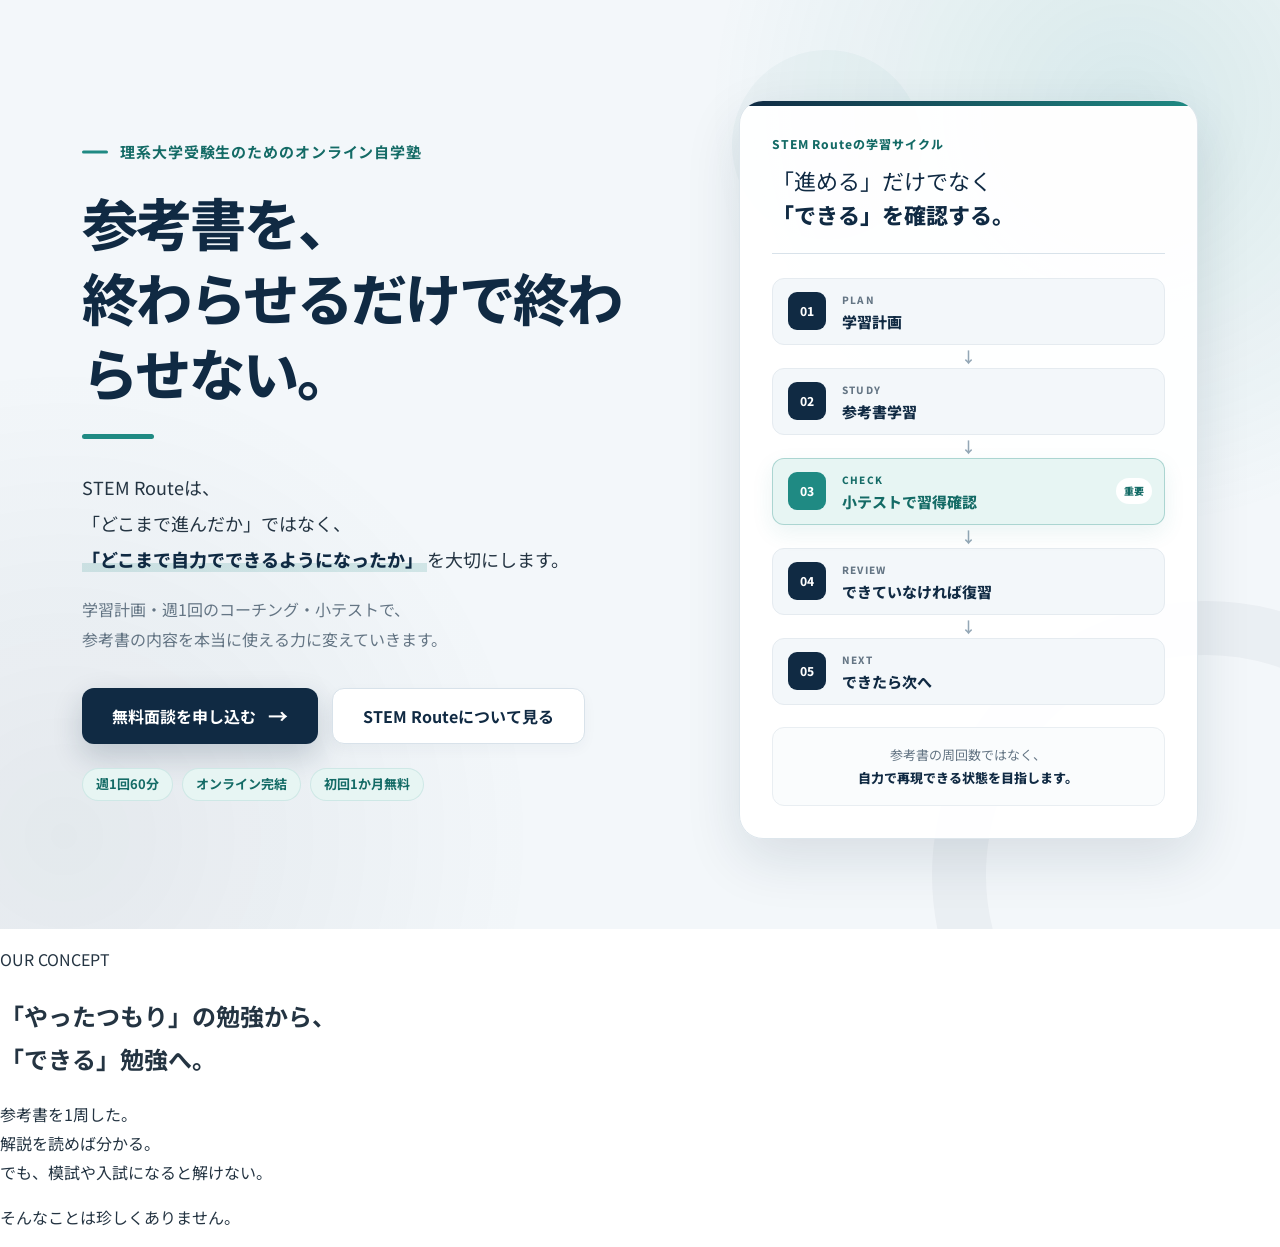
==== index.html @ fb2da3fc "Update index.html" ====
<!DOCTYPE html>
<html lang="ja">

<head>
  <meta charset="UTF-8">

  <meta
    name="viewport"
    content="width=device-width, initial-scale=1.0"
  >

  <meta
    name="description"
    content="STEM Routeは、参考書を終わらせるだけでなく、自力で解ける状態まで確認する理系大学受験生向けオンライン自学塾です。"
  >

  <title>
    STEM Route｜理系大学受験生のためのオンライン自学塾
  </title>

  <!-- Google Font -->
  <link rel="preconnect" href="https://fonts.googleapis.com">
  <link rel="preconnect" href="https://fonts.gstatic.com" crossorigin>

  <link
    href="https://fonts.googleapis.com/css2?family=Noto+Sans+JP:wght@400;500;600;700;800&display=swap"
    rel="stylesheet"
  >

  <!-- CSS -->
  <link rel="stylesheet" href="style.css">

</head>


<body>


  <!-- ========================================
       STEM Route ファーストビュー
  ========================================= -->

  <main>

    <section class="hero" id="top">

      <div class="hero-container">


        <!-- ====================================
             左側：メッセージ
        ===================================== -->

        <div class="hero-content">


          <!-- 小見出し -->

          <p class="hero-label">
            理系大学受験生のためのオンライン自学塾
          </p>


          <!-- メインコピー -->

          <h1 class="hero-title">
            参考書を、<br>
            終わらせるだけで終わらせない。
          </h1>


          <!-- 説明文 -->

          <div class="hero-description">

            <p>
              STEM Routeは、<br>
              「どこまで進んだか」ではなく、<br>

              <strong>
                「どこまで自力でできるようになったか」
              </strong>

              を大切にします。
            </p>


            <p class="hero-subtext">
              学習計画・週1回のコーチング・小テストで、<br class="pc-only">
              参考書の内容を本当に使える力に変えていきます。
            </p>

          </div>


          <!-- ====================================
               CTAボタン
          ===================================== -->

          <div class="hero-buttons">


            <!-- 無料面談 -->

            <a
              href="https://form.run/@STEM-Route-i3jhC6a9CtEuoxsjMTqO"
              class="hero-button hero-button-main"
              target="_blank"
              rel="noopener noreferrer"
            >

              <span>
                無料面談を申し込む
              </span>

              <span
                class="button-arrow"
                aria-hidden="true"
              >
                →
              </span>

            </a>


            <!-- PC用サブボタン -->

            <a
              href="#concept"
              class="hero-button hero-button-sub"
            >
              STEM Routeについて見る
            </a>


          </div>


          <!-- ====================================
               ミニバッジ
          ===================================== -->

          <div class="hero-badges">

            <span class="hero-badge">
              週1回60分
            </span>

            <span class="hero-badge">
              オンライン完結
            </span>

            <span class="hero-badge">
              初回1か月無料
            </span>

          </div>


        </div>



        <!-- ====================================
             右側：学習サイクル
        ===================================== -->

        <div class="hero-visual">


          <div class="cycle-card">


            <!-- カード上部 -->

            <div class="cycle-card-header">

              <p class="cycle-small-title">
                STEM Routeの学習サイクル
              </p>

              <p class="cycle-title">
                「進める」だけでなく<br>

                <strong>
                  「できる」を確認する。
                </strong>
              </p>

            </div>



            <!-- ====================================
                 学習ステップ
            ===================================== -->

            <div class="cycle-steps">


              <!-- STEP 01 -->

              <div class="cycle-step">

                <span class="step-number">
                  01
                </span>

                <div class="step-text">

                  <span class="step-label">
                    PLAN
                  </span>

                  <strong>
                    学習計画
                  </strong>

                </div>

              </div>


              <div
                class="cycle-arrow"
                aria-hidden="true"
              >
                ↓
              </div>



              <!-- STEP 02 -->

              <div class="cycle-step">

                <span class="step-number">
                  02
                </span>

                <div class="step-text">

                  <span class="step-label">
                    STUDY
                  </span>

                  <strong>
                    参考書学習
                  </strong>

                </div>

              </div>


              <div
                class="cycle-arrow"
                aria-hidden="true"
              >
                ↓
              </div>



              <!-- STEP 03 -->

              <div
                class="cycle-step cycle-step-highlight"
              >

                <span class="step-number">
                  03
                </span>

                <div class="step-text">

                  <span class="step-label">
                    CHECK
                  </span>

                  <strong>
                    小テストで習得確認
                  </strong>

                </div>

              </div>


              <div
                class="cycle-arrow"
                aria-hidden="true"
              >
                ↓
              </div>



              <!-- STEP 04 -->

              <div class="cycle-step">

                <span class="step-number">
                  04
                </span>

                <div class="step-text">

                  <span class="step-label">
                    REVIEW
                  </span>

                  <strong>
                    できていなければ復習
                  </strong>

                </div>

              </div>


              <div
                class="cycle-arrow"
                aria-hidden="true"
              >
                ↓
              </div>



              <!-- STEP 05 -->

              <div class="cycle-step">

                <span class="step-number">
                  05
                </span>

                <div class="step-text">

                  <span class="step-label">
                    NEXT
                  </span>

                  <strong>
                    できたら次へ
                  </strong>

                </div>

              </div>


            </div>



            <!-- ====================================
                 カード下部
            ===================================== -->

            <div class="cycle-message">

              参考書の周回数ではなく、<br>

              <strong>
                自力で再現できる状態を目指します。
              </strong>

            </div>


          </div>

        </div>


      </div>

    </section>


    <!--
      次に作る
      「やったつもり」の勉強から、「できる」勉強へ。
      のセクションはここから追加します。
    -->

   <!-- ========================================
     STEM Routeの考え方
========================================= -->

<section class="concept-section" id="concept">

  <div class="concept-container">

    <p class="concept-label">
      OUR CONCEPT
    </p>

    <h2 class="concept-title">
      「やったつもり」の勉強から、<br>
      「できる」勉強へ。
    </h2>

    <p class="concept-text">
      参考書を1周した。<br>
      解説を読めば分かる。<br>
      でも、模試や入試になると解けない。
    </p>

    <p class="concept-text">
      そんなことは珍しくありません。
    </p>

  </div>

</section>


  </main>


</body>

</html>
---- style.css ----
/* =========================================
   STEM Route - First View
   style.css
========================================= */


/* ---------- カラールール ---------- */

:root {
  --navy: #102A43;
  --navy-hover: #173F5F;

  --teal: #1F8A83;
  --teal-dark: #146B66;
  --teal-light: #E7F5F3;

  --blue-gray: #F3F7FA;
  --blue-gray-2: #EAF0F5;

  --text: #243442;
  --sub-text: #647584;

  --border: #D8E2EA;

  --white: #FFFFFF;

  --shadow-soft:
    0 14px 40px rgba(16, 42, 67, 0.08);

  --shadow-card:
    0 20px 55px rgba(16, 42, 67, 0.12);
}


/* =========================================
   RESET / BASIC
========================================= */

* {
  box-sizing: border-box;
}

html {
  scroll-behavior: smooth;
}

body {
  margin: 0;

  font-family:
    "Noto Sans JP",
    "Yu Gothic",
    "Hiragino Kaku Gothic ProN",
    sans-serif;

  color: var(--text);

  background: var(--white);

  line-height: 1.8;

  -webkit-font-smoothing: antialiased;
}


a {
  color: inherit;
}


strong {
  font-weight: 800;
}


/* =========================================
   HERO SECTION
========================================= */

.hero {
  position: relative;

  min-height: 100vh;

  overflow: hidden;

  display: flex;

  align-items: center;

  background:
    radial-gradient(
      circle at 88% 12%,
      rgba(31, 138, 131, 0.13),
      transparent 30%
    ),
    radial-gradient(
      circle at 5% 90%,
      rgba(16, 42, 67, 0.07),
      transparent 32%
    ),
    var(--blue-gray);
}


/* 背景の大きな円 */

.hero::before {
  content: "";

  position: absolute;

  width: 440px;
  height: 440px;

  right: -200px;
  bottom: -220px;

  border: 54px solid rgba(16, 42, 67, 0.035);

  border-radius: 50%;
}


/* 背景の青緑アクセント */

.hero::after {
  content: "";

  position: absolute;

  width: 190px;
  height: 190px;

  top: 50px;
  right: 28%;

  background:
    rgba(31, 138, 131, 0.04);

  border-radius: 50%;
}


/* =========================================
   HERO CONTAINER
========================================= */

.hero-container {
  position: relative;

  z-index: 2;

  width: 100%;

  max-width: 1180px;

  margin: 0 auto;

  padding:
    100px
    32px
    90px;

  display: grid;

  grid-template-columns:
    minmax(0, 1.12fr)
    minmax(360px, 0.88fr);

  gap: 72px;

  align-items: center;
}


/* =========================================
   LEFT CONTENT
========================================= */

.hero-content {
  max-width: 650px;
}


/* ---------- 上部ラベル ---------- */

.hero-label {
  position: relative;

  margin:
    0
    0
    20px;

  padding-left:
    38px;

  color:
    var(--teal-dark);

  font-size:
    15px;

  font-weight:
    700;

  letter-spacing:
    0.06em;
}


.hero-label::before {
  content: "";

  position: absolute;

  left: 0;
  top: 50%;

  width: 26px;
  height: 3px;

  transform:
    translateY(-50%);

  background:
    var(--teal);

  border-radius:
    999px;
}


/* ---------- メイン見出し ---------- */

.hero-title {
  margin: 0;

  color:
    var(--navy);

  font-size:
    clamp(42px, 4.4vw, 58px);

  font-weight:
    800;

  line-height:
    1.33;

  letter-spacing:
    -0.035em;
}


/* 見出し下に細いアクセント線 */

.hero-title::after {
  content: "";

  display: block;

  width: 72px;
  height: 5px;

  margin-top:
    24px;

  background:
    var(--teal);

  border-radius:
    999px;
}


/* =========================================
   DESCRIPTION
========================================= */

.hero-description {
  margin-top:
    30px;

  font-size:
    18px;

  line-height:
    2;
}


.hero-description p {
  margin:
    0;
}


.hero-description strong {
  color:
    var(--navy);

  font-weight:
    800;

  background:
    linear-gradient(
      transparent 65%,
      rgba(31, 138, 131, 0.16) 65%
    );
}


/* 補足説明 */

.hero-subtext {
  margin-top:
    18px !important;

  color:
    var(--sub-text);

  font-size:
    16px;

  line-height:
    1.85;
}


/* =========================================
   BUTTONS
========================================= */

.hero-buttons {
  margin-top:
    34px;

  display:
    flex;

  align-items:
    center;

  gap:
    14px;
}


.hero-button {
  min-height:
    56px;

  padding:
    0
    30px;

  display:
    inline-flex;

  align-items:
    center;

  justify-content:
    center;

  gap:
    12px;

  border-radius:
    12px;

  text-decoration:
    none;

  font-size:
    16px;

  font-weight:
    700;

  transition:
    transform 0.2s ease,
    background 0.2s ease,
    box-shadow 0.2s ease,
    border-color 0.2s ease;
}


/* ---------- メインボタン ---------- */

.hero-button-main {
  color:
    var(--white);

  background:
    var(--navy);

  box-shadow:
    0 12px 30px
    rgba(16, 42, 67, 0.20);
}


.hero-button-main:hover {
  background:
    var(--navy-hover);

  transform:
    translateY(-2px);

  box-shadow:
    0 16px 38px
    rgba(16, 42, 67, 0.24);
}


/* 矢印 */

.button-arrow {
  font-size:
    20px;

  transition:
    transform 0.2s ease;
}


.hero-button-main:hover
.button-arrow {
  transform:
    translateX(5px);
}


/* ---------- サブボタン ---------- */

.hero-button-sub {
  color:
    var(--navy);

  background:
    var(--white);

  border:
    1px solid
    var(--border);

  box-shadow:
    0 5px 14px
    rgba(16, 42, 67, 0.04);
}


.hero-button-sub:hover {
  border-color:
    #BCCAD5;

  transform:
    translateY(-2px);

  box-shadow:
    0 10px 24px
    rgba(16, 42, 67, 0.08);
}


/* =========================================
   BADGES
========================================= */

.hero-badges {
  margin-top:
    24px;

  display:
    flex;

  flex-wrap:
    wrap;

  gap:
    9px;
}


.hero-badge {
  display:
    inline-flex;

  align-items:
    center;

  justify-content:
    center;

  padding:
    7px
    13px;

  color:
    var(--teal-dark);

  background:
    var(--teal-light);

  border:
    1px solid
    rgba(31, 138, 131, 0.12);

  border-radius:
    999px;

  font-size:
    13px;

  font-weight:
    700;

  line-height:
    1.3;
}


/* =========================================
   RIGHT VISUAL
========================================= */

.hero-visual {
  width:
    100%;
}


/* =========================================
   CYCLE CARD
========================================= */

.cycle-card {
  position:
    relative;

  overflow:
    hidden;

  padding:
    32px;

  background:
    rgba(255, 255, 255, 0.97);

  border:
    1px solid
    #DDE6EC;

  border-radius:
    24px;

  box-shadow:
    var(--shadow-card);
}


/* 上部アクセント */

.cycle-card::before {
  content: "";

  position:
    absolute;

  top: 0;
  left: 0;

  width:
    100%;

  height:
    5px;

  background:
    linear-gradient(
      90deg,
      var(--navy),
      var(--teal)
    );
}


/* =========================================
   CYCLE HEADER
========================================= */

.cycle-card-header {
  padding-bottom:
    22px;

  border-bottom:
    1px solid
    var(--border);
}


.cycle-small-title {
  margin:
    0;

  color:
    var(--teal-dark);

  font-size:
    12px;

  font-weight:
    800;

  letter-spacing:
    0.08em;
}


.cycle-title {
  margin:
    8px
    0
    0;

  color:
    var(--navy);

  font-size:
    22px;

  line-height:
    1.55;
}


.cycle-title strong {
  font-weight:
    800;
}


/* =========================================
   STEPS
========================================= */

.cycle-steps {
  margin-top:
    24px;

  display:
    flex;

  flex-direction:
    column;
}


/* ---------- 各ステップ ---------- */

.cycle-step {
  min-height:
    64px;

  padding:
    12px
    15px;

  display:
    grid;

  grid-template-columns:
    40px
    1fr;

  gap:
    14px;

  align-items:
    center;

  background:
    var(--blue-gray);

  border:
    1px solid
    #E5EBF0;

  border-radius:
    12px;

  transition:
    transform 0.2s ease,
    box-shadow 0.2s ease;
}


.cycle-step:hover {
  transform:
    translateX(3px);

  box-shadow:
    0 7px 18px
    rgba(16, 42, 67, 0.06);
}


/* =========================================
   STEP NUMBER
========================================= */

.step-number {
  width:
    38px;

  height:
    38px;

  display:
    flex;

  align-items:
    center;

  justify-content:
    center;

  color:
    var(--white);

  background:
    var(--navy);

  border-radius:
    9px;

  font-size:
    12px;

  font-weight:
    800;
}


/* =========================================
   STEP TEXT
========================================= */

.step-text {
  display:
    flex;

  flex-direction:
    column;

  gap:
    2px;
}


.step-label {
  color:
    var(--sub-text);

  font-size:
    10px;

  font-weight:
    800;

  letter-spacing:
    0.13em;
}


.step-text strong {
  color:
    var(--navy);

  font-size:
    15px;

  font-weight:
    800;

  line-height:
    1.4;
}


/* =========================================
   STEP ARROW
========================================= */

.cycle-arrow {
  height:
    23px;

  display:
    flex;

  align-items:
    center;

  justify-content:
    center;

  color:
    #94A7B6;

  font-size:
    15px;

  font-weight:
    700;
}


/* =========================================
   HIGHLIGHT STEP
========================================= */

.cycle-step-highlight {
  position:
    relative;

  background:
    var(--teal-light);

  border-color:
    rgba(31, 138, 131, 0.30);

  box-shadow:
    0 8px 22px
    rgba(31, 138, 131, 0.09);
}


.cycle-step-highlight::after {
  content:
    "重要";

  position:
    absolute;

  right:
    12px;

  top:
    50%;

  transform:
    translateY(-50%);

  padding:
    4px
    8px;

  color:
    var(--teal-dark);

  background:
    var(--white);

  border-radius:
    999px;

  font-size:
    10px;

  font-weight:
    800;
}


.cycle-step-highlight
.step-number {
  background:
    var(--teal);
}


.cycle-step-highlight
.step-label {
  color:
    var(--teal-dark);
}


.cycle-step-highlight
.step-text strong {
  color:
    var(--teal-dark);
}


/* =========================================
   CYCLE MESSAGE
========================================= */

.cycle-message {
  margin-top:
    22px;

  padding:
    16px
    18px;

  color:
    var(--sub-text);

  background:
    #FAFCFD;

  border:
    1px solid
    #E9EEF2;

  border-radius:
    12px;

  font-size:
    13px;

  line-height:
    1.75;

  text-align:
    center;
}


.cycle-message strong {
  color:
    var(--navy);

  font-weight:
    800;
}


/* =========================================
   TABLET
========================================= */

@media (max-width: 1000px) {

  .hero-container {
    grid-template-columns:
      1.05fr
      0.95fr;

    gap:
      44px;
  }


  .hero-title {
    font-size:
      43px;
  }


  .hero-description {
    font-size:
      17px;
  }


  .cycle-card {
    padding:
      27px;
  }

}


/* =========================================
   SMARTPHONE
========================================= */

@media (max-width: 767px) {

  .hero {
    min-height:
      auto;
  }


  .hero-container {
    padding:
      62px
      20px
      58px;

    display:
      flex;

    flex-direction:
      column;

    gap:
      42px;

    align-items:
      stretch;
  }


  /* ---------- 左側 ---------- */

  .hero-content {
    max-width:
      none;
  }


  .hero-label {
    margin-bottom:
      14px;

    padding-left:
      28px;

    font-size:
      13px;

    letter-spacing:
      0.04em;
  }


  .hero-label::before {
    width:
      20px;
  }


  .hero-title {
    font-size:
      34px;

    line-height:
      1.4;

    letter-spacing:
      -0.028em;
  }


  .hero-title::after {
    width:
      52px;

    height:
      4px;

    margin-top:
      18px;
  }


  /* ---------- 説明 ---------- */

  .hero-description {
    margin-top:
      24px;

    font-size:
      16px;

    line-height:
      1.9;
  }


  .hero-subtext {
    margin-top:
      15px !important;

    font-size:
      14px;

    line-height:
      1.8;
  }


  .pc-only {
    display:
      none;
  }


  /* ---------- ボタン ---------- */

  .hero-buttons {
    margin-top:
      28px;

    display:
      block;
  }


  .hero-button-main {
    width:
      100%;

    min-height:
      54px;

    padding:
      0
      20px;
  }


  /* スマホではボタンを1つに */

  .hero-button-sub {
    display:
      none;
  }


  /* ---------- バッジ ---------- */

  .hero-badges {
    margin-top:
      18px;

    gap:
      7px;
  }


  .hero-badge {
    padding:
      7px
      10px;

    font-size:
      12px;
  }


  /* ---------- カード ---------- */

  .hero-visual {
    width:
      100%;
  }


  .cycle-card {
    padding:
      25px
      18px
      22px;

    border-radius:
      20px;

    box-shadow:
      0 16px 38px
      rgba(16, 42, 67, 0.09);
  }


  .cycle-card-header {
    padding-bottom:
      18px;
  }


  .cycle-small-title {
    font-size:
      11px;
  }


  .cycle-title {
    font-size:
      19px;

    line-height:
      1.6;
  }


  .cycle-steps {
    margin-top:
      20px;
  }


  .cycle-step {
    min-height:
      60px;

    padding:
      10px
      12px;

    grid-template-columns:
      36px
      1fr;

    gap:
      11px;
  }


  .step-number {
    width:
      34px;

    height:
      34px;

    font-size:
      11px;
  }


  .step-text strong {
    font-size:
      14px;
  }


  .step-label {
    font-size:
      9px;
  }


  .cycle-arrow {
    height:
      21px;
  }


  .cycle-step-highlight::after {
    display:
      none;
  }


  .cycle-message {
    margin-top:
      18px;

    padding:
      14px;

    font-size:
      12px;
  }

}


/* =========================================
   VERY SMALL PHONE
========================================= */

@media (max-width: 380px) {

  .hero-title {
    font-size:
      30px;
  }


  .hero-badge {
    font-size:
      11px;
  }


  .hero-description {
    font-size:
      15px;
  }

}
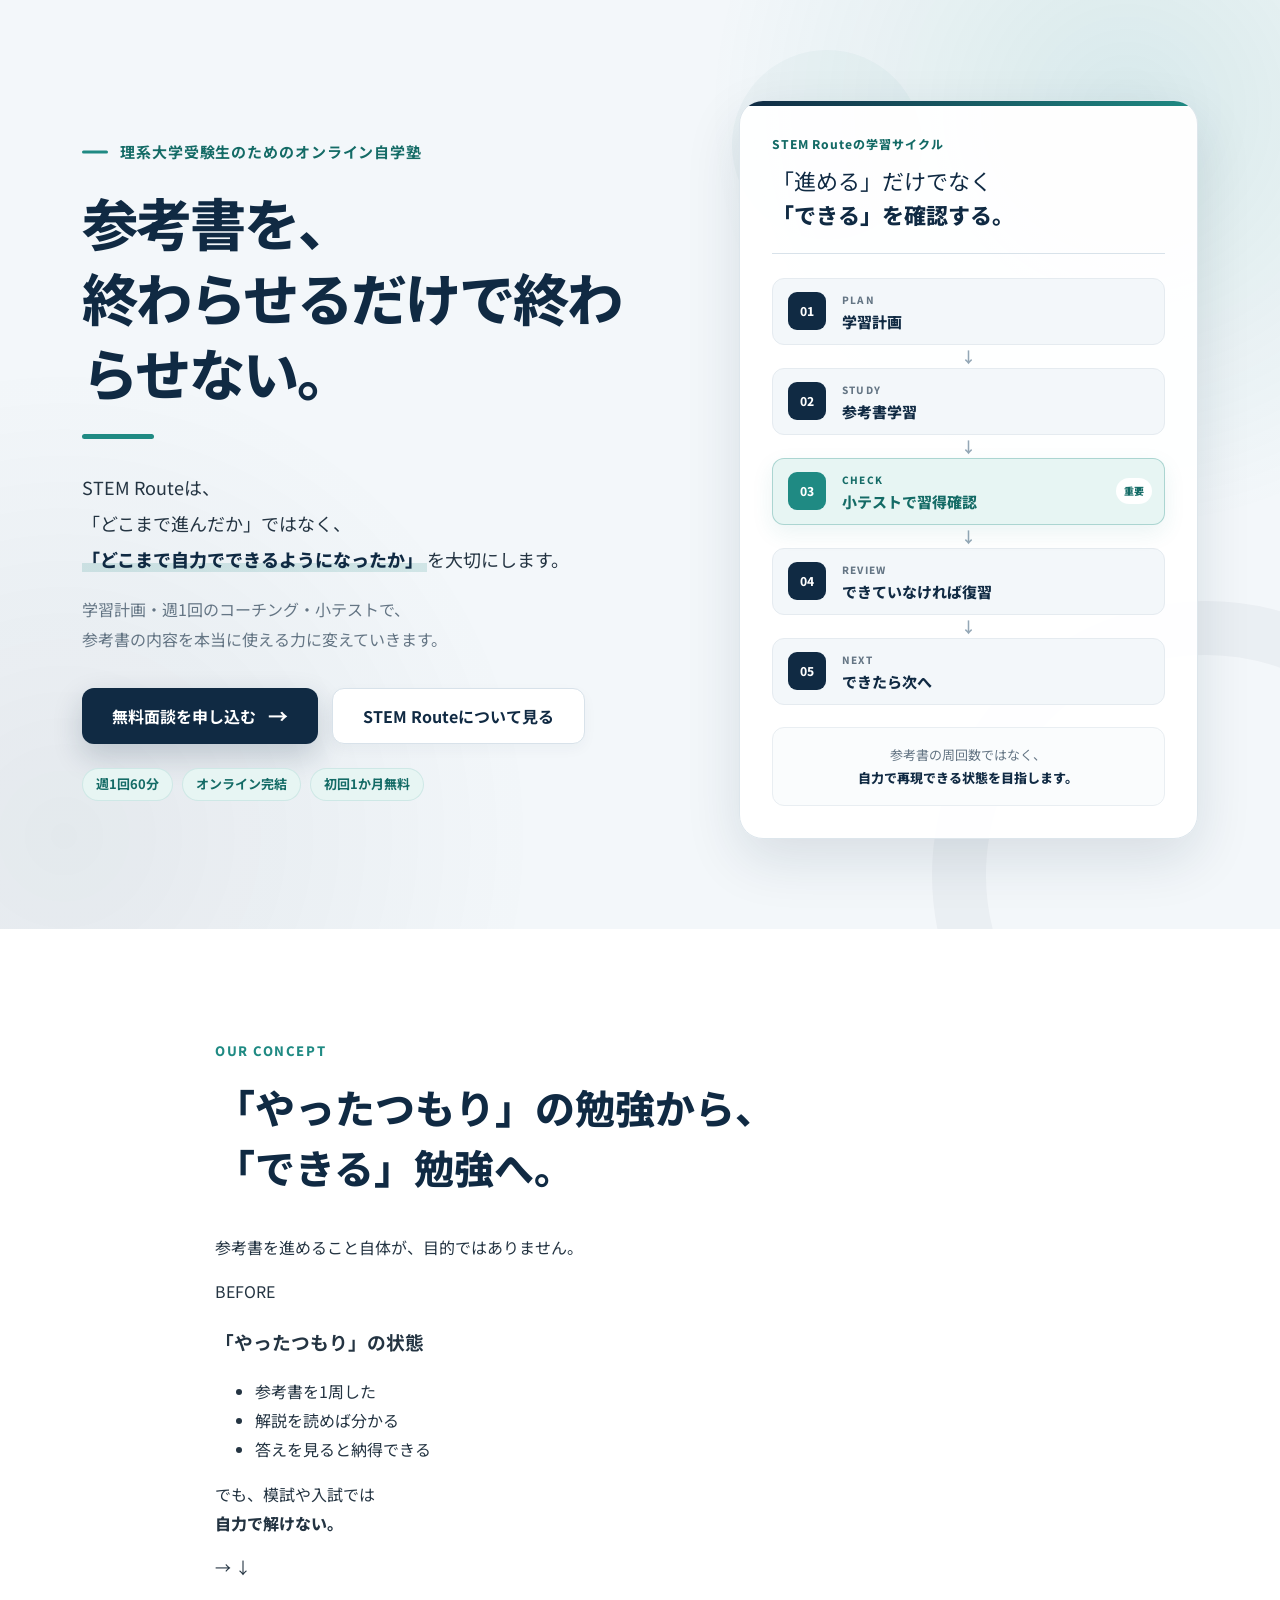
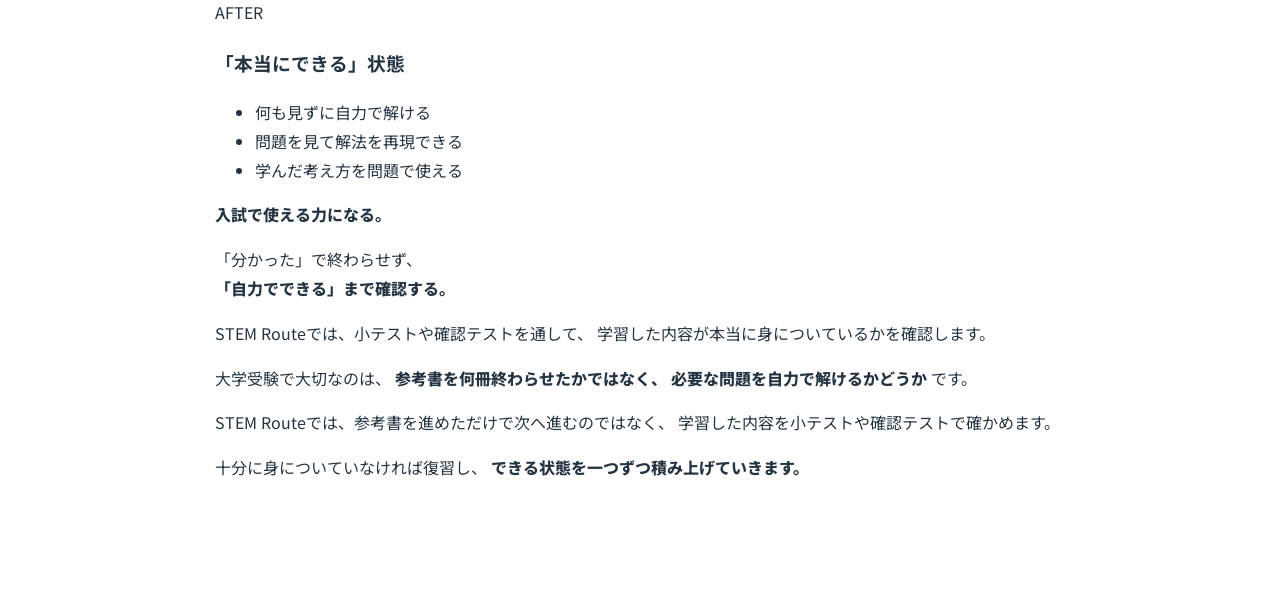
==== commit 5703a46d: "Update index.html" ====
--- a/index.html
+++ b/index.html
@@ -386,32 +386,137 @@
       のセクションはここから追加します。
     -->
 
-   <!-- ========================================
-     STEM Routeの考え方
+  <!-- ========================================
+     OUR CONCEPT
 ========================================= -->
 
 <section class="concept-section" id="concept">
 
   <div class="concept-container">
 
-    <p class="concept-label">
-      OUR CONCEPT
-    </p>
-
-    <h2 class="concept-title">
-      「やったつもり」の勉強から、<br>
-      「できる」勉強へ。
-    </h2>
-
-    <p class="concept-text">
-      参考書を1周した。<br>
-      解説を読めば分かる。<br>
-      でも、模試や入試になると解けない。
-    </p>
-
-    <p class="concept-text">
-      そんなことは珍しくありません。
-    </p>
+    <!-- セクション見出し -->
+    <div class="concept-heading">
+
+      <p class="concept-label">
+        OUR CONCEPT
+      </p>
+
+      <h2 class="concept-title">
+        「やったつもり」の勉強から、<br>
+        「できる」勉強へ。
+      </h2>
+
+      <p class="concept-lead">
+        参考書を進めること自体が、目的ではありません。
+      </p>
+
+    </div>
+
+
+    <!-- BEFORE / AFTER -->
+    <div class="concept-compare">
+
+      <!-- BEFORE -->
+      <article class="concept-card concept-card-before">
+
+        <p class="concept-card-label">
+          BEFORE
+        </p>
+
+        <h3>
+          「やったつもり」の状態
+        </h3>
+
+        <ul class="concept-list">
+          <li>参考書を1周した</li>
+          <li>解説を読めば分かる</li>
+          <li>答えを見ると納得できる</li>
+        </ul>
+
+        <p class="concept-card-bottom">
+          でも、模試や入試では<br>
+          <strong>自力で解けない。</strong>
+        </p>
+
+      </article>
+
+
+      <!-- 矢印 -->
+      <div class="concept-arrow" aria-hidden="true">
+
+        <span class="arrow-pc">→</span>
+        <span class="arrow-mobile">↓</span>
+
+      </div>
+
+
+      <!-- AFTER -->
+      <article class="concept-card concept-card-after">
+
+        <p class="concept-card-label">
+          AFTER
+        </p>
+
+        <h3>
+          「本当にできる」状態
+        </h3>
+
+        <ul class="concept-list">
+          <li>何も見ずに自力で解ける</li>
+          <li>問題を見て解法を再現できる</li>
+          <li>学んだ考え方を問題で使える</li>
+        </ul>
+
+        <p class="concept-card-bottom">
+          <strong>
+            入試で使える力になる。
+          </strong>
+        </p>
+
+      </article>
+
+    </div>
+
+
+    <!-- 強調メッセージ -->
+    <div class="concept-message">
+
+      <p class="concept-message-main">
+        「分かった」で終わらせず、<br>
+        <strong>「自力でできる」まで確認する。</strong>
+      </p>
+
+      <p class="concept-message-sub">
+        STEM Routeでは、小テストや確認テストを通して、
+        学習した内容が本当に身についているかを確認します。
+      </p>
+
+    </div>
+
+
+    <!-- 理念 -->
+    <div class="concept-body">
+
+      <p>
+        大学受験で大切なのは、
+        <strong>
+          参考書を何冊終わらせたかではなく、
+          必要な問題を自力で解けるかどうか
+        </strong>
+        です。
+      </p>
+
+      <p>
+        STEM Routeでは、参考書を進めただけで次へ進むのではなく、
+        学習した内容を小テストや確認テストで確かめます。
+      </p>
+
+      <p>
+        十分に身についていなければ復習し、
+        <strong>できる状態を一つずつ積み上げていきます。</strong>
+      </p>
+
+    </div>
 
   </div>
 
--- a/style.css
+++ b/style.css
@@ -1289,3 +1289,77 @@
   }
 
 }
+/* =========================================
+   CONCEPT SECTION
+========================================= */
+
+.concept-section {
+  padding: 110px 20px;
+
+  background: #FFFFFF;
+}
+
+.concept-container {
+  width: 100%;
+
+  max-width: 850px;
+
+  margin: 0 auto;
+}
+
+.concept-label {
+  margin: 0 0 14px;
+
+  color: #1F8A83;
+
+  font-size: 13px;
+
+  font-weight: 800;
+
+  letter-spacing: 0.12em;
+}
+
+.concept-title {
+  margin: 0 0 36px;
+
+  color: #102A43;
+
+  font-size: 40px;
+
+  font-weight: 800;
+
+  line-height: 1.5;
+}
+
+.concept-text {
+  margin: 0 0 22px;
+
+  color: #243442;
+
+  font-size: 18px;
+
+  line-height: 2;
+}
+
+
+/* スマホ */
+
+@media (max-width: 767px) {
+
+  .concept-section {
+    padding: 80px 20px;
+  }
+
+  .concept-title {
+    font-size: 28px;
+
+    line-height: 1.55;
+  }
+
+  .concept-text {
+    font-size: 16px;
+
+    line-height: 1.9;
+  }
+
+}
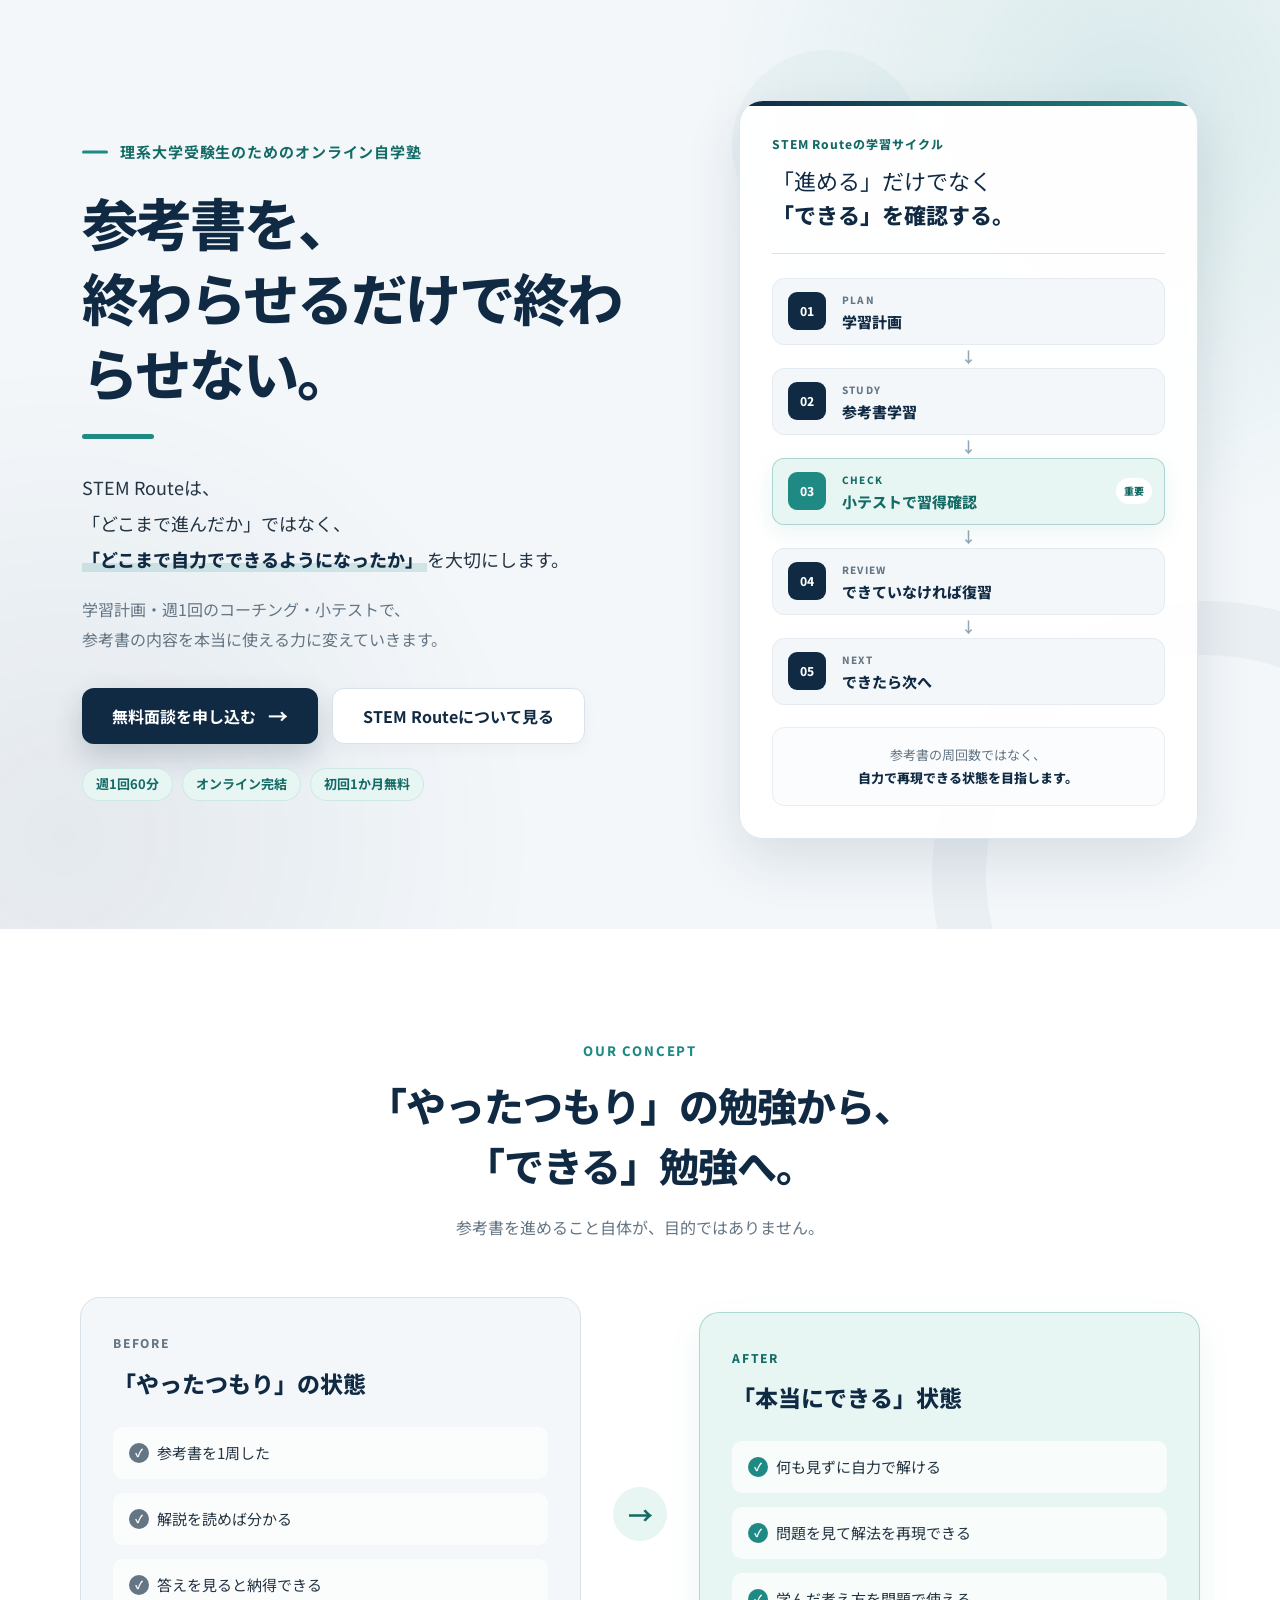
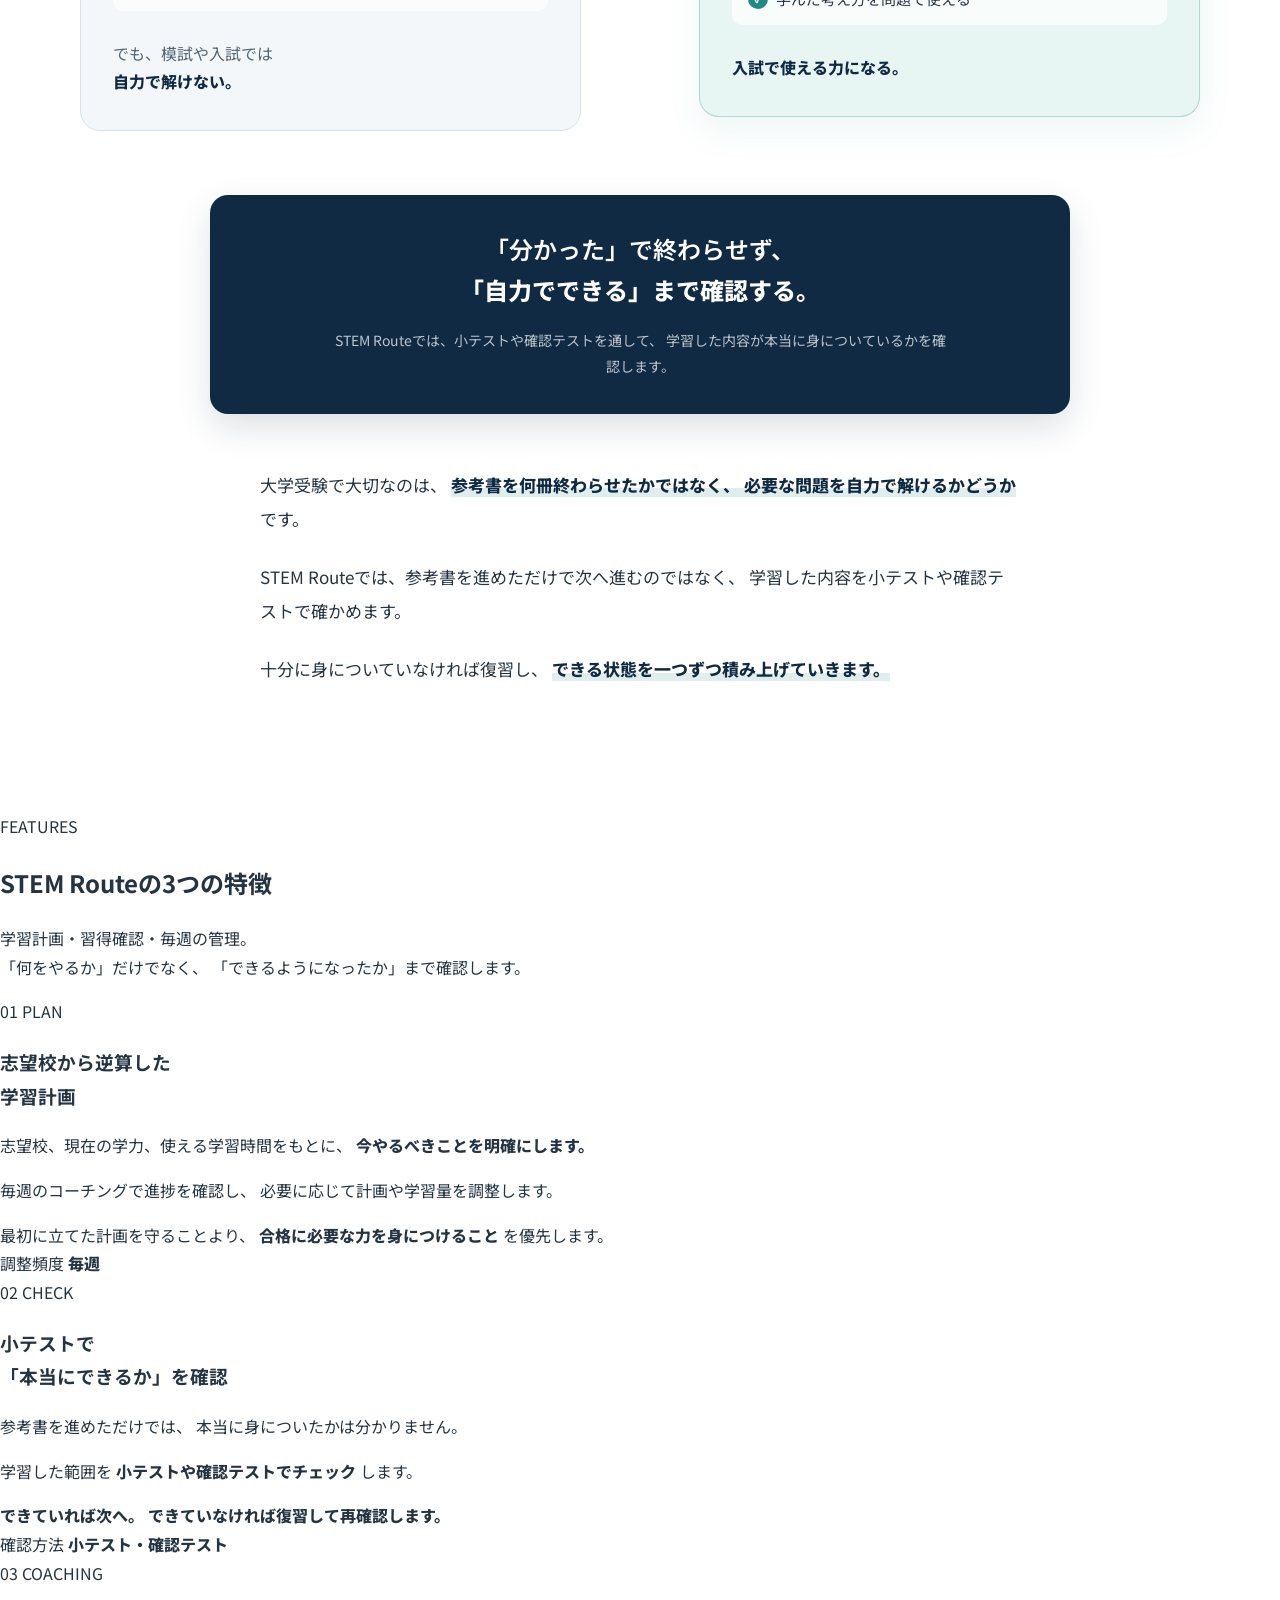
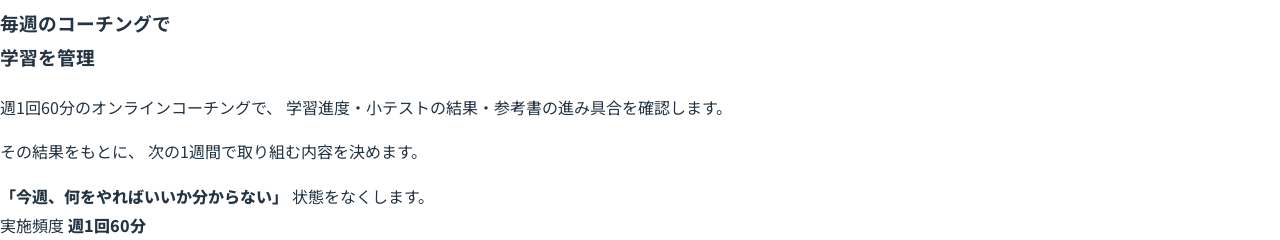
==== commit 908bb34b: "Update index.html" ====
--- a/index.html
+++ b/index.html
@@ -522,7 +522,213 @@
 
 </section>
 
-
+<!-- ========================================
+     FEATURES
+========================================= -->
+
+<section class="features-section" id="features">
+
+  <div class="features-container">
+
+    <!-- 見出し -->
+    <div class="features-heading">
+
+      <p class="features-label">
+        FEATURES
+      </p>
+
+      <h2 class="features-title">
+        STEM Routeの3つの特徴
+      </h2>
+
+      <p class="features-lead">
+        学習計画・習得確認・毎週の管理。<br>
+        「何をやるか」だけでなく、
+        「できるようになったか」まで確認します。
+      </p>
+
+    </div>
+
+
+    <!-- 3つのカード -->
+    <div class="features-grid">
+
+
+      <!-- 01 -->
+      <article class="feature-card">
+
+        <div class="feature-top">
+
+          <span class="feature-number">
+            01
+          </span>
+
+          <span class="feature-tag">
+            PLAN
+          </span>
+
+        </div>
+
+        <h3 class="feature-card-title">
+          志望校から逆算した<br>
+          学習計画
+        </h3>
+
+        <p class="feature-text">
+          志望校、現在の学力、使える学習時間をもとに、
+          <strong>今やるべきことを明確にします。</strong>
+        </p>
+
+        <p class="feature-text">
+          毎週のコーチングで進捗を確認し、
+          必要に応じて計画や学習量を調整します。
+        </p>
+
+
+        <div class="feature-emphasis">
+          最初に立てた計画を守ることより、
+          <strong>
+            合格に必要な力を身につけること
+          </strong>
+          を優先します。
+        </div>
+
+
+        <div class="feature-info">
+
+          <span class="feature-info-label">
+            調整頻度
+          </span>
+
+          <strong>
+            毎週
+          </strong>
+
+        </div>
+
+      </article>
+
+
+
+      <!-- 02 -->
+      <article class="feature-card feature-card-highlight">
+
+        <div class="feature-top">
+
+          <span class="feature-number">
+            02
+          </span>
+
+          <span class="feature-tag">
+            CHECK
+          </span>
+
+        </div>
+
+        <h3 class="feature-card-title">
+          小テストで<br>
+          「本当にできるか」を確認
+        </h3>
+
+        <p class="feature-text">
+          参考書を進めただけでは、
+          本当に身についたかは分かりません。
+        </p>
+
+        <p class="feature-text">
+          学習した範囲を
+          <strong>
+            小テストや確認テストでチェック
+          </strong>
+          します。
+        </p>
+
+
+        <div class="feature-emphasis">
+          <strong>
+            できていれば次へ。
+            できていなければ復習して再確認します。
+          </strong>
+        </div>
+
+
+        <div class="feature-info">
+
+          <span class="feature-info-label">
+            確認方法
+          </span>
+
+          <strong>
+            小テスト・確認テスト
+          </strong>
+
+        </div>
+
+      </article>
+
+
+
+      <!-- 03 -->
+      <article class="feature-card">
+
+        <div class="feature-top">
+
+          <span class="feature-number">
+            03
+          </span>
+
+          <span class="feature-tag">
+            COACHING
+          </span>
+
+        </div>
+
+        <h3 class="feature-card-title">
+          毎週のコーチングで<br>
+          学習を管理
+        </h3>
+
+        <p class="feature-text">
+          週1回60分のオンラインコーチングで、
+          学習進度・小テストの結果・参考書の進み具合を確認します。
+        </p>
+
+        <p class="feature-text">
+          その結果をもとに、
+          次の1週間で取り組む内容を決めます。
+        </p>
+
+
+        <div class="feature-emphasis">
+          <strong>
+            「今週、何をやればいいか分からない」
+          </strong>
+          状態をなくします。
+        </div>
+
+
+        <div class="feature-info">
+
+          <span class="feature-info-label">
+            実施頻度
+          </span>
+
+          <strong>
+            週1回60分
+          </strong>
+
+        </div>
+
+      </article>
+
+
+    </div>
+
+  </div>
+
+</section>
+
+    
   </main>
 
 
--- a/style.css
+++ b/style.css
@@ -1363,3 +1363,582 @@
   }
 
 }
+/* =========================================
+   OUR CONCEPT
+========================================= */
+
+.concept-section {
+  padding: 110px 20px;
+  background: #FFFFFF;
+}
+
+.concept-container {
+  width: 100%;
+  max-width: 1120px;
+  margin: 0 auto;
+}
+
+
+/* =========================================
+   HEADING
+========================================= */
+
+.concept-heading {
+  max-width: 760px;
+  margin: 0 auto 56px;
+  text-align: center;
+}
+
+.concept-label {
+  margin: 0 0 12px;
+
+  color: #1F8A83;
+
+  font-size: 13px;
+  font-weight: 800;
+  letter-spacing: 0.14em;
+}
+
+.concept-title {
+  margin: 0;
+
+  color: #102A43;
+
+  font-size: 40px;
+  font-weight: 800;
+  line-height: 1.5;
+
+  letter-spacing: -0.025em;
+}
+
+.concept-lead {
+  margin: 18px 0 0;
+
+  color: #647584;
+
+  font-size: 16px;
+  line-height: 1.8;
+}
+
+
+/* =========================================
+   BEFORE / AFTER
+========================================= */
+
+.concept-compare {
+  display: grid;
+
+  grid-template-columns:
+    minmax(0, 1fr)
+    70px
+    minmax(0, 1fr);
+
+  gap: 24px;
+
+  align-items: center;
+}
+
+
+/* 共通カード */
+
+.concept-card {
+  min-height: 390px;
+
+  padding: 34px 32px;
+
+  border-radius: 20px;
+
+  display: flex;
+  flex-direction: column;
+}
+
+
+/* BEFORE */
+
+.concept-card-before {
+  background: #F3F7FA;
+
+  border:
+    1px solid
+    #D8E2EA;
+}
+
+
+/* AFTER */
+
+.concept-card-after {
+  background: #E7F5F3;
+
+  border:
+    1px solid
+    rgba(31, 138, 131, 0.28);
+
+  box-shadow:
+    0 14px 34px
+    rgba(31, 138, 131, 0.08);
+}
+
+
+/* BEFORE / AFTERラベル */
+
+.concept-card-label {
+  margin: 0 0 12px;
+
+  color: #647584;
+
+  font-size: 12px;
+  font-weight: 800;
+
+  letter-spacing: 0.15em;
+}
+
+.concept-card-after
+.concept-card-label {
+  color: #146B66;
+}
+
+
+/* カード見出し */
+
+.concept-card h3 {
+  margin: 0 0 26px;
+
+  color: #102A43;
+
+  font-size: 23px;
+  font-weight: 800;
+
+  line-height: 1.5;
+}
+
+
+/* =========================================
+   LIST
+========================================= */
+
+.concept-list {
+  margin: 0;
+  padding: 0;
+
+  list-style: none;
+
+  display: flex;
+  flex-direction: column;
+
+  gap: 14px;
+}
+
+.concept-list li {
+  position: relative;
+
+  padding:
+    14px
+    15px
+    14px
+    44px;
+
+  color: #243442;
+
+  background: rgba(255, 255, 255, 0.72);
+
+  border-radius: 10px;
+
+  font-size: 15px;
+
+  line-height: 1.6;
+}
+
+
+/* チェックアイコン */
+
+.concept-list li::before {
+  content: "✓";
+
+  position: absolute;
+
+  left: 16px;
+  top: 50%;
+
+  transform:
+    translateY(-50%);
+
+  width: 20px;
+  height: 20px;
+
+  display: flex;
+
+  align-items: center;
+  justify-content: center;
+
+  color: #FFFFFF;
+
+  background: #647584;
+
+  border-radius: 50%;
+
+  font-size: 11px;
+  font-weight: 800;
+}
+
+
+/* AFTERだけ青緑 */
+
+.concept-card-after
+.concept-list li::before {
+  background: #1F8A83;
+}
+
+
+/* カード下部 */
+
+.concept-card-bottom {
+  margin: auto 0 0;
+
+  padding-top: 28px;
+
+  color: #526574;
+
+  font-size: 16px;
+
+  line-height: 1.8;
+}
+
+.concept-card-bottom strong {
+  color: #102A43;
+
+  font-weight: 800;
+}
+
+
+/* =========================================
+   ARROW
+========================================= */
+
+.concept-arrow {
+  width: 54px;
+  height: 54px;
+
+  margin: 0 auto;
+
+  display: flex;
+
+  align-items: center;
+  justify-content: center;
+
+  color: #146B66;
+
+  background: #E7F5F3;
+
+  border-radius: 50%;
+
+  font-size: 25px;
+  font-weight: 700;
+}
+
+.arrow-mobile {
+  display: none;
+}
+
+
+/* =========================================
+   MESSAGE
+========================================= */
+
+.concept-message {
+  max-width: 860px;
+
+  margin:
+    64px
+    auto
+    0;
+
+  padding:
+    34px
+    40px;
+
+  color: #FFFFFF;
+
+  background: #102A43;
+
+  border-radius: 18px;
+
+  text-align: center;
+
+  box-shadow:
+    0 14px 34px
+    rgba(16, 42, 67, 0.14);
+}
+
+.concept-message-main {
+  margin: 0;
+
+  font-size: 24px;
+  line-height: 1.7;
+
+  font-weight: 600;
+}
+
+.concept-message-main strong {
+  color: #FFFFFF;
+
+  font-weight: 800;
+}
+
+.concept-message-sub {
+  margin: 16px auto 0;
+
+  max-width: 620px;
+
+  color:
+    rgba(255, 255, 255, 0.72);
+
+  font-size: 14px;
+
+  line-height: 1.9;
+}
+
+
+/* =========================================
+   BODY TEXT
+========================================= */
+
+.concept-body {
+  max-width: 760px;
+
+  margin:
+    54px
+    auto
+    0;
+
+  color: #243442;
+
+  font-size: 17px;
+
+  line-height: 2;
+}
+
+.concept-body p {
+  margin: 0 0 24px;
+}
+
+.concept-body p:last-child {
+  margin-bottom: 0;
+}
+
+.concept-body strong {
+  color: #102A43;
+
+  font-weight: 800;
+
+  background:
+    linear-gradient(
+      transparent 66%,
+      rgba(31, 138, 131, 0.14) 66%
+    );
+}
+
+
+/* =========================================
+   TABLET
+========================================= */
+
+@media (max-width: 900px) {
+
+  .concept-compare {
+    grid-template-columns:
+      minmax(0, 1fr)
+      54px
+      minmax(0, 1fr);
+
+    gap: 16px;
+  }
+
+  .concept-card {
+    padding:
+      28px
+      24px;
+  }
+
+  .concept-card h3 {
+    font-size:
+      21px;
+  }
+
+}
+
+
+/* =========================================
+   SMARTPHONE
+========================================= */
+
+@media (max-width: 767px) {
+
+  .concept-section {
+    padding:
+      80px
+      20px;
+  }
+
+
+  /* 見出し */
+
+  .concept-heading {
+    margin-bottom:
+      38px;
+  }
+
+  .concept-label {
+    font-size:
+      12px;
+  }
+
+  .concept-title {
+    font-size:
+      28px;
+
+    line-height:
+      1.55;
+  }
+
+  .concept-lead {
+    margin-top:
+      14px;
+
+    font-size:
+      14px;
+  }
+
+
+  /* BEFORE AFTER */
+
+  .concept-compare {
+    display: flex;
+
+    flex-direction: column;
+
+    gap: 20px;
+  }
+
+  .concept-card {
+    width: 100%;
+
+    min-height: auto;
+
+    padding:
+      26px
+      20px;
+
+    border-radius:
+      16px;
+  }
+
+  .concept-card h3 {
+    margin-bottom:
+      22px;
+
+    font-size:
+      20px;
+  }
+
+  .concept-list {
+    gap:
+      10px;
+  }
+
+  .concept-list li {
+    padding:
+      13px
+      12px
+      13px
+      41px;
+
+    font-size:
+      14px;
+  }
+
+  .concept-card-bottom {
+    margin-top:
+      24px;
+
+    padding-top:
+      0;
+
+    font-size:
+      15px;
+  }
+
+
+  /* 矢印 */
+
+  .concept-arrow {
+    width:
+      46px;
+
+    height:
+      46px;
+
+    font-size:
+      21px;
+  }
+
+  .arrow-pc {
+    display:
+      none;
+  }
+
+  .arrow-mobile {
+    display:
+      inline;
+  }
+
+
+  /* メッセージ */
+
+  .concept-message {
+    margin-top:
+      44px;
+
+    padding:
+      28px
+      20px;
+
+    border-radius:
+      16px;
+  }
+
+  .concept-message-main {
+    font-size:
+      20px;
+
+    line-height:
+      1.7;
+  }
+
+  .concept-message-sub {
+    margin-top:
+      14px;
+
+    font-size:
+      13px;
+  }
+
+
+  /* 本文 */
+
+  .concept-body {
+    margin-top:
+      40px;
+
+    font-size:
+      15px;
+
+    line-height:
+      1.95;
+  }
+
+  .concept-body p {
+    margin-bottom:
+      20px;
+  }
+
+}
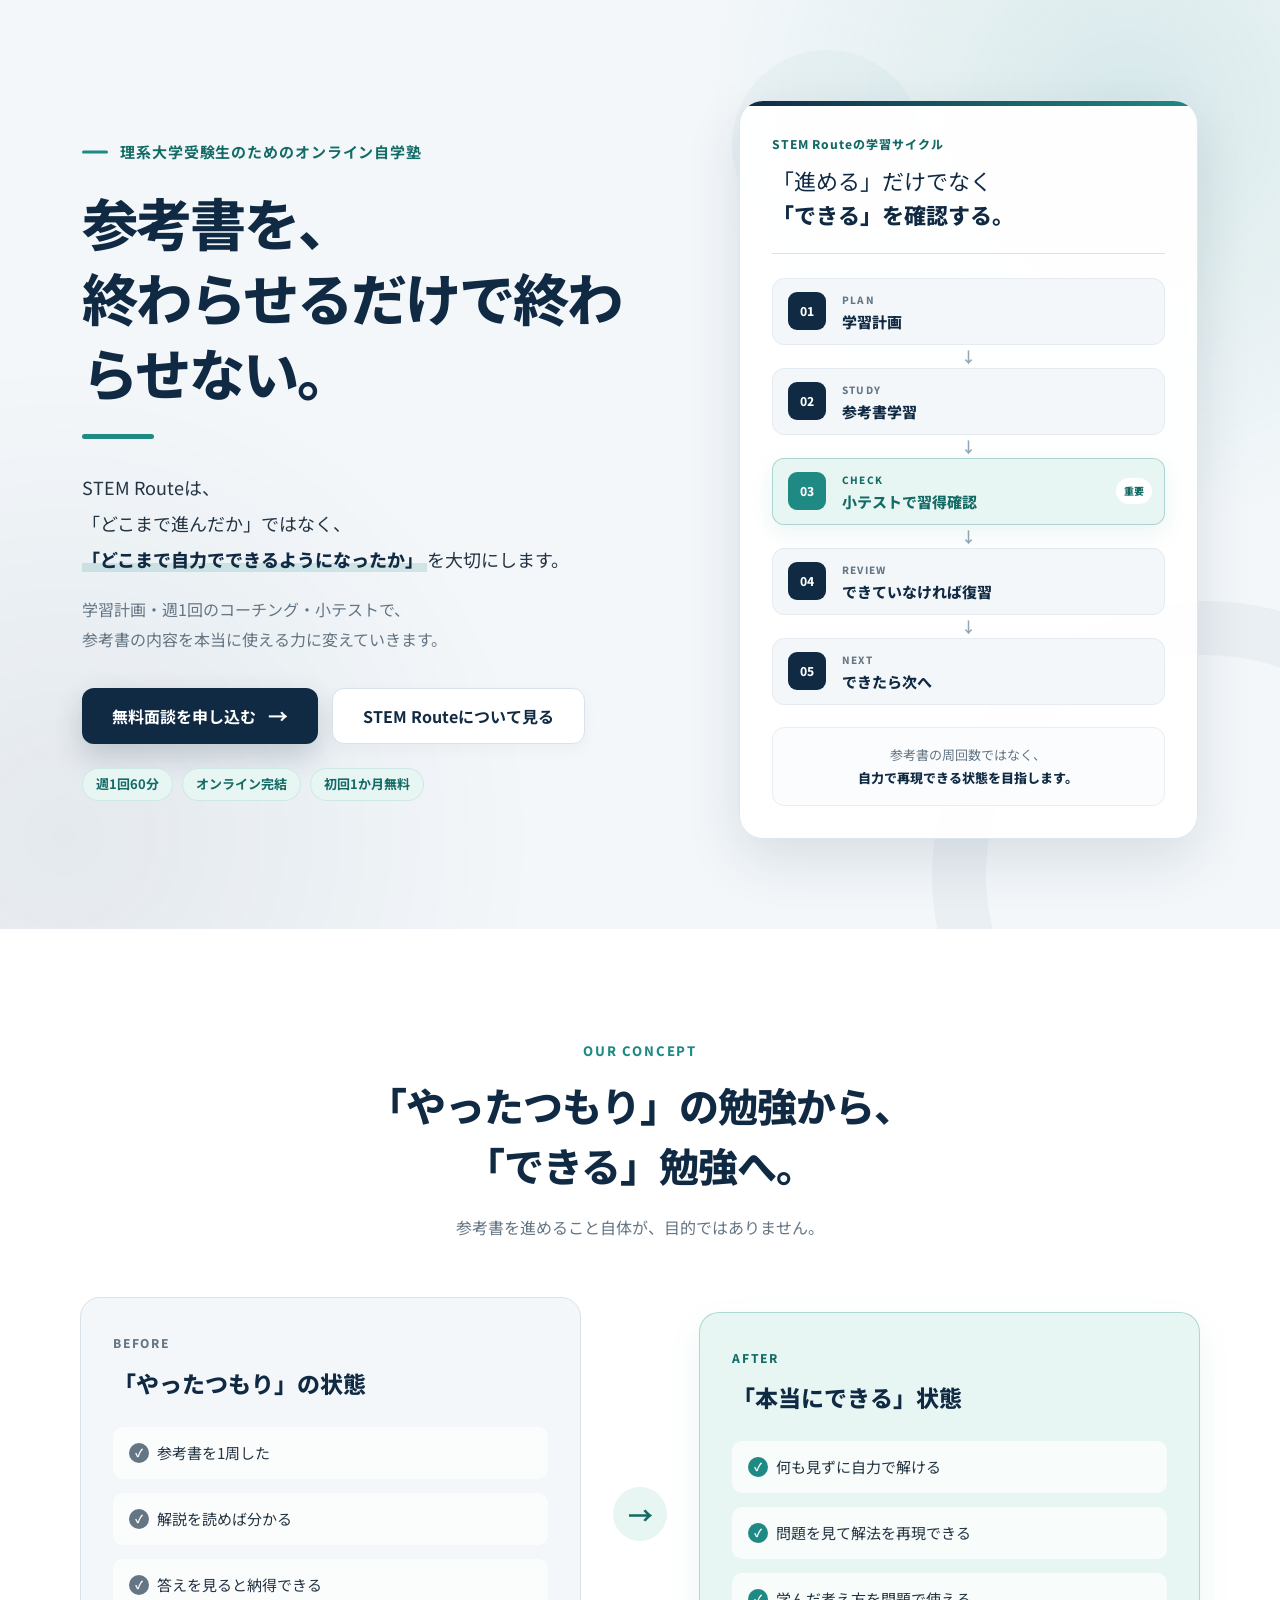
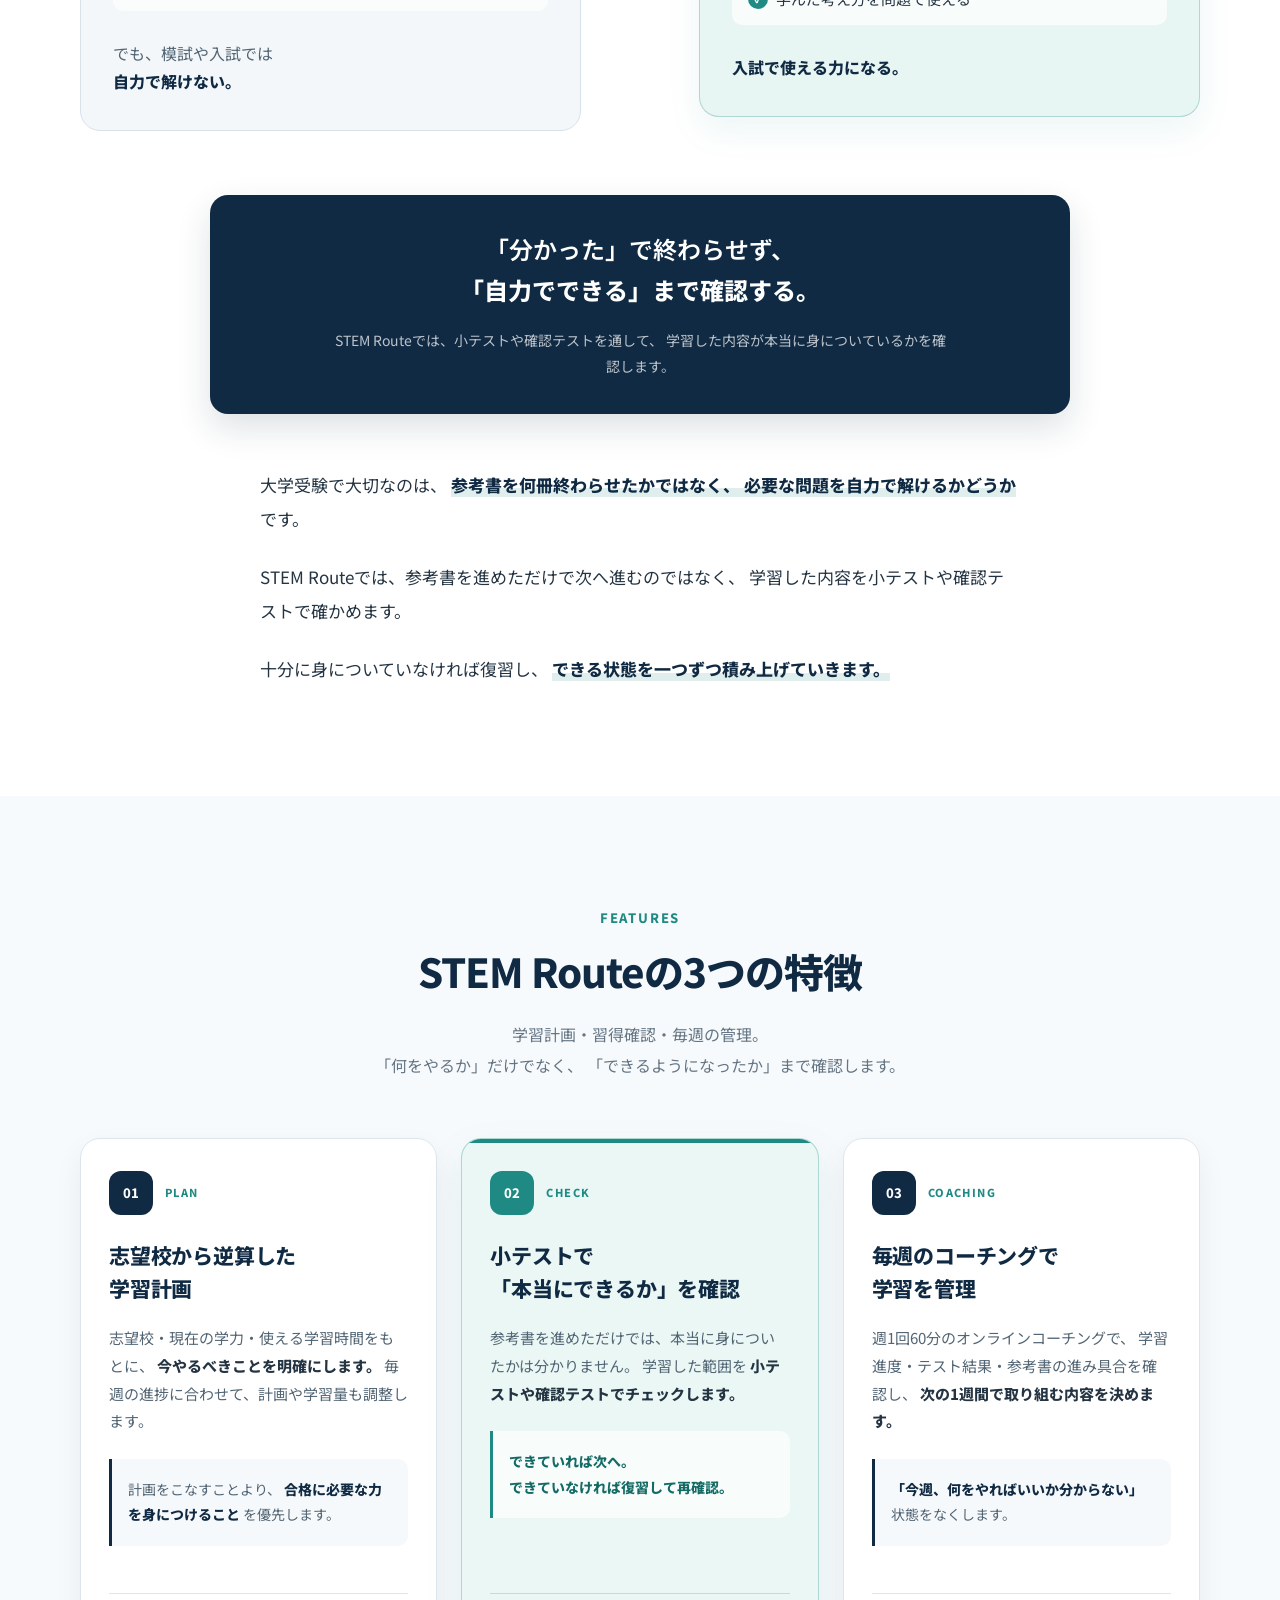
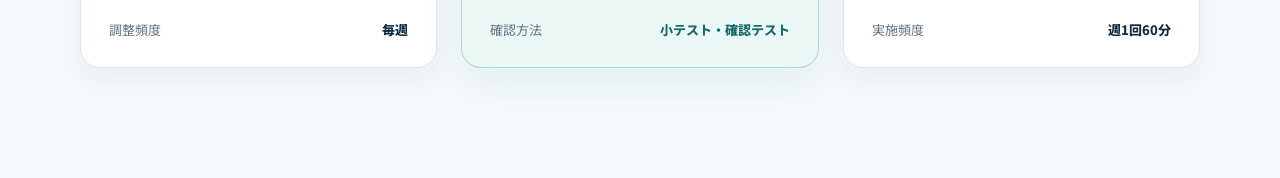
==== commit 388eae10: "Update index.html" ====
--- a/index.html
+++ b/index.html
@@ -551,174 +551,109 @@
 
 
     <!-- 3つのカード -->
-    <div class="features-grid">
-
-
-      <!-- 01 -->
-      <article class="feature-card">
-
-        <div class="feature-top">
-
-          <span class="feature-number">
-            01
-          </span>
-
-          <span class="feature-tag">
-            PLAN
-          </span>
-
-        </div>
-
-        <h3 class="feature-card-title">
-          志望校から逆算した<br>
-          学習計画
-        </h3>
-
-        <p class="feature-text">
-          志望校、現在の学力、使える学習時間をもとに、
-          <strong>今やるべきことを明確にします。</strong>
-        </p>
-
-        <p class="feature-text">
-          毎週のコーチングで進捗を確認し、
-          必要に応じて計画や学習量を調整します。
-        </p>
-
-
-        <div class="feature-emphasis">
-          最初に立てた計画を守ることより、
-          <strong>
-            合格に必要な力を身につけること
-          </strong>
-          を優先します。
-        </div>
-
-
-        <div class="feature-info">
-
-          <span class="feature-info-label">
-            調整頻度
-          </span>
-
-          <strong>
-            毎週
-          </strong>
-
-        </div>
-
-      </article>
-
-
-
-      <!-- 02 -->
-      <article class="feature-card feature-card-highlight">
-
-        <div class="feature-top">
-
-          <span class="feature-number">
-            02
-          </span>
-
-          <span class="feature-tag">
-            CHECK
-          </span>
-
-        </div>
-
-        <h3 class="feature-card-title">
-          小テストで<br>
-          「本当にできるか」を確認
-        </h3>
-
-        <p class="feature-text">
-          参考書を進めただけでは、
-          本当に身についたかは分かりません。
-        </p>
-
-        <p class="feature-text">
-          学習した範囲を
-          <strong>
-            小テストや確認テストでチェック
-          </strong>
-          します。
-        </p>
-
-
-        <div class="feature-emphasis">
-          <strong>
-            できていれば次へ。
-            できていなければ復習して再確認します。
-          </strong>
-        </div>
-
-
-        <div class="feature-info">
-
-          <span class="feature-info-label">
-            確認方法
-          </span>
-
-          <strong>
-            小テスト・確認テスト
-          </strong>
-
-        </div>
-
-      </article>
-
-
-
-      <!-- 03 -->
-      <article class="feature-card">
-
-        <div class="feature-top">
-
-          <span class="feature-number">
-            03
-          </span>
-
-          <span class="feature-tag">
-            COACHING
-          </span>
-
-        </div>
-
-        <h3 class="feature-card-title">
-          毎週のコーチングで<br>
-          学習を管理
-        </h3>
-
-        <p class="feature-text">
-          週1回60分のオンラインコーチングで、
-          学習進度・小テストの結果・参考書の進み具合を確認します。
-        </p>
-
-        <p class="feature-text">
-          その結果をもとに、
-          次の1週間で取り組む内容を決めます。
-        </p>
-
-
-        <div class="feature-emphasis">
-          <strong>
-            「今週、何をやればいいか分からない」
-          </strong>
-          状態をなくします。
-        </div>
-
-
-        <div class="feature-info">
-
-          <span class="feature-info-label">
-            実施頻度
-          </span>
-
-          <strong>
-            週1回60分
-          </strong>
-
-        </div>
-
+   <div class="features-grid">
+
+  <!-- 01 -->
+  <article class="feature-card">
+
+    <div class="feature-top">
+      <span class="feature-number">01</span>
+      <span class="feature-tag">PLAN</span>
+    </div>
+
+    <h3 class="feature-card-title">
+      志望校から逆算した<br>
+      学習計画
+    </h3>
+
+    <p class="feature-text">
+      志望校・現在の学力・使える学習時間をもとに、
+      <strong>今やるべきことを明確にします。</strong>
+      毎週の進捗に合わせて、計画や学習量も調整します。
+    </p>
+
+    <div class="feature-emphasis">
+      計画をこなすことより、
+      <strong>合格に必要な力を身につけること</strong>
+      を優先します。
+    </div>
+
+    <div class="feature-info">
+      <span class="feature-info-label">調整頻度</span>
+      <strong>毎週</strong>
+    </div>
+
+  </article>
+
+
+  <!-- 02 -->
+  <article class="feature-card feature-card-highlight">
+
+    <div class="feature-top">
+      <span class="feature-number">02</span>
+      <span class="feature-tag">CHECK</span>
+    </div>
+
+    <h3 class="feature-card-title">
+      小テストで<br>
+      「本当にできるか」を確認
+    </h3>
+
+    <p class="feature-text">
+      参考書を進めただけでは、本当に身についたかは分かりません。
+      学習した範囲を
+      <strong>小テストや確認テストでチェックします。</strong>
+    </p>
+
+    <div class="feature-emphasis">
+      <strong>
+        できていれば次へ。<br>
+        できていなければ復習して再確認。
+      </strong>
+    </div>
+
+    <div class="feature-info">
+      <span class="feature-info-label">確認方法</span>
+      <strong>小テスト・確認テスト</strong>
+    </div>
+
+  </article>
+
+
+  <!-- 03 -->
+  <article class="feature-card">
+
+    <div class="feature-top">
+      <span class="feature-number">03</span>
+      <span class="feature-tag">COACHING</span>
+    </div>
+
+    <h3 class="feature-card-title">
+      毎週のコーチングで<br>
+      学習を管理
+    </h3>
+
+    <p class="feature-text">
+      週1回60分のオンラインコーチングで、
+      学習進度・テスト結果・参考書の進み具合を確認し、
+      <strong>次の1週間で取り組む内容を決めます。</strong>
+    </p>
+
+    <div class="feature-emphasis">
+      <strong>
+        「今週、何をやればいいか分からない」
+      </strong>
+      状態をなくします。
+    </div>
+
+    <div class="feature-info">
+      <span class="feature-info-label">実施頻度</span>
+      <strong>週1回60分</strong>
+    </div>
+
+  </article>
+
+</div>
       </article>
 
 
--- a/style.css
+++ b/style.css
@@ -1942,3 +1942,623 @@
   }
 
 }
+/* =========================================
+   FEATURES
+========================================= */
+
+.features-section {
+  padding:
+    110px
+    20px;
+
+  background:
+    #F7FAFC;
+}
+
+
+.features-container {
+  width:
+    100%;
+
+  max-width:
+    1120px;
+
+  margin:
+    0 auto;
+}
+
+
+/* =========================================
+   HEADING
+========================================= */
+
+.features-heading {
+  max-width:
+    760px;
+
+  margin:
+    0 auto
+    58px;
+
+  text-align:
+    center;
+}
+
+
+.features-label {
+  margin:
+    0 0 12px;
+
+  color:
+    #1F8A83;
+
+  font-size:
+    13px;
+
+  font-weight:
+    800;
+
+  letter-spacing:
+    0.14em;
+}
+
+
+.features-title {
+  margin:
+    0;
+
+  color:
+    #102A43;
+
+  font-size:
+    40px;
+
+  font-weight:
+    800;
+
+  line-height:
+    1.5;
+
+  letter-spacing:
+    -0.025em;
+}
+
+
+.features-lead {
+  margin:
+    18px auto 0;
+
+  color:
+    #647584;
+
+  font-size:
+    16px;
+
+  line-height:
+    1.9;
+}
+
+
+/* =========================================
+   GRID
+========================================= */
+
+.features-grid {
+  display:
+    grid;
+
+  grid-template-columns:
+    repeat(3, minmax(0, 1fr));
+
+  gap:
+    24px;
+
+  align-items:
+    stretch;
+}
+
+
+/* =========================================
+   CARD
+========================================= */
+
+.feature-card {
+  position:
+    relative;
+
+  min-height:
+    530px;
+
+  padding:
+    32px 28px 26px;
+
+  display:
+    flex;
+
+  flex-direction:
+    column;
+
+  background:
+    #FFFFFF;
+
+  border:
+    1px solid
+    #DDE6EC;
+
+  border-radius:
+    20px;
+
+  box-shadow:
+    0 12px 30px
+    rgba(16, 42, 67, 0.06);
+
+  transition:
+    transform 0.22s ease,
+    box-shadow 0.22s ease;
+}
+
+
+.feature-card:hover {
+  transform:
+    translateY(-5px);
+
+  box-shadow:
+    0 18px 42px
+    rgba(16, 42, 67, 0.10);
+}
+
+
+/* =========================================
+   強調カード 02
+========================================= */
+
+.feature-card-highlight {
+  overflow:
+    hidden;
+
+  background:
+    #EAF7F5;
+
+  border-color:
+    rgba(31, 138, 131, 0.30);
+
+  box-shadow:
+    0 16px 38px
+    rgba(31, 138, 131, 0.10);
+}
+
+
+.feature-card-highlight::before {
+  content:
+    "";
+
+  position:
+    absolute;
+
+  top:
+    0;
+
+  left:
+    0;
+
+  width:
+    100%;
+
+  height:
+    4px;
+
+  background:
+    #1F8A83;
+}
+
+
+/* =========================================
+   TOP
+========================================= */
+
+.feature-top {
+  display:
+    flex;
+
+  align-items:
+    center;
+
+  gap:
+    12px;
+}
+
+
+/* 番号 */
+
+.feature-number {
+  width:
+    44px;
+
+  height:
+    44px;
+
+  display:
+    flex;
+
+  align-items:
+    center;
+
+  justify-content:
+    center;
+
+  flex-shrink:
+    0;
+
+  color:
+    #FFFFFF;
+
+  background:
+    #102A43;
+
+  border-radius:
+    12px;
+
+  font-size:
+    13px;
+
+  font-weight:
+    800;
+}
+
+
+.feature-card-highlight
+.feature-number {
+  background:
+    #1F8A83;
+}
+
+
+/* 英字タグ */
+
+.feature-tag {
+  color:
+    #1F8A83;
+
+  font-size:
+    11px;
+
+  font-weight:
+    800;
+
+  letter-spacing:
+    0.13em;
+}
+
+
+/* =========================================
+   TITLE
+========================================= */
+
+.feature-card-title {
+  margin:
+    24px 0 20px;
+
+  color:
+    #102A43;
+
+  font-size:
+    21px;
+
+  font-weight:
+    800;
+
+  line-height:
+    1.55;
+
+  letter-spacing:
+    -0.01em;
+}
+
+
+/* =========================================
+   TEXT
+========================================= */
+
+.feature-text {
+  margin:
+    0 0 16px;
+
+  color:
+    #526574;
+
+  font-size:
+    15px;
+
+  line-height:
+    1.85;
+}
+
+
+.feature-text strong {
+  color:
+    #243442;
+
+  font-weight:
+    800;
+}
+
+
+/* =========================================
+   EMPHASIS
+========================================= */
+
+.feature-emphasis {
+  margin-top:
+    8px;
+
+  padding:
+    18px 16px;
+
+  color:
+    #526574;
+
+  background:
+    #F6F9FB;
+
+  border-left:
+    3px solid
+    #102A43;
+
+  border-radius:
+    0 10px 10px 0;
+
+  font-size:
+    14px;
+
+  line-height:
+    1.8;
+}
+
+
+.feature-emphasis strong {
+  color:
+    #102A43;
+
+  font-weight:
+    800;
+}
+
+
+/* 強調カード */
+
+.feature-card-highlight
+.feature-emphasis {
+  background:
+    rgba(255, 255, 255, 0.68);
+
+  border-left-color:
+    #1F8A83;
+}
+
+
+.feature-card-highlight
+.feature-emphasis strong {
+  color:
+    #146B66;
+}
+
+
+/* =========================================
+   INFO ROW
+========================================= */
+
+.feature-info {
+  margin-top:
+    auto;
+
+  padding-top:
+    24px;
+
+  display:
+    flex;
+
+  align-items:
+    center;
+
+  justify-content:
+    space-between;
+
+  gap:
+    15px;
+
+  border-top:
+    1px solid
+    #DDE6EC;
+
+  font-size:
+    13px;
+}
+
+
+.feature-info-label {
+  color:
+    #647584;
+}
+
+
+.feature-info strong {
+  color:
+    #102A43;
+
+  font-weight:
+    800;
+
+  text-align:
+    right;
+}
+
+
+.feature-card-highlight
+.feature-info {
+  border-top-color:
+    rgba(31, 138, 131, 0.22);
+}
+
+
+.feature-card-highlight
+.feature-info strong {
+  color:
+    #146B66;
+}
+
+
+/* =========================================
+   TABLET
+========================================= */
+
+@media (max-width: 950px) {
+
+  .features-grid {
+    grid-template-columns:
+      1fr;
+
+    max-width:
+      650px;
+
+    margin:
+      0 auto;
+  }
+
+
+  .feature-card {
+    min-height:
+      auto;
+  }
+
+
+  .feature-info {
+    margin-top:
+      28px;
+  }
+
+}
+
+
+/* =========================================
+   SMARTPHONE
+========================================= */
+
+@media (max-width: 767px) {
+
+  .features-section {
+    padding:
+      80px
+      20px;
+  }
+
+
+  /* 見出し */
+
+  .features-heading {
+    margin-bottom:
+      38px;
+  }
+
+
+  .features-label {
+    font-size:
+      12px;
+  }
+
+
+  .features-title {
+    font-size:
+      28px;
+
+    line-height:
+      1.55;
+  }
+
+
+  .features-lead {
+    margin-top:
+      14px;
+
+    font-size:
+      14px;
+
+    line-height:
+      1.8;
+  }
+
+
+  /* カード */
+
+  .features-grid {
+    gap:
+      20px;
+  }
+
+
+  .feature-card {
+    min-height:
+      auto;
+
+    padding:
+      24px
+      20px;
+
+    border-radius:
+      16px;
+  }
+
+
+  .feature-number {
+    width:
+      40px;
+
+    height:
+      40px;
+
+    border-radius:
+      10px;
+  }
+
+
+  .feature-card-title {
+    margin:
+      20px 0 16px;
+
+    font-size:
+      20px;
+  }
+
+
+  .feature-text {
+    margin-bottom:
+      14px;
+
+    font-size:
+      14px;
+
+    line-height:
+      1.8;
+  }
+
+
+  .feature-emphasis {
+    padding:
+      16px 14px;
+
+    font-size:
+      13px;
+  }
+
+
+  .feature-info {
+    margin-top:
+      24px;
+
+    padding-top:
+      18px;
+
+    font-size:
+      12px;
+  }
+
+}
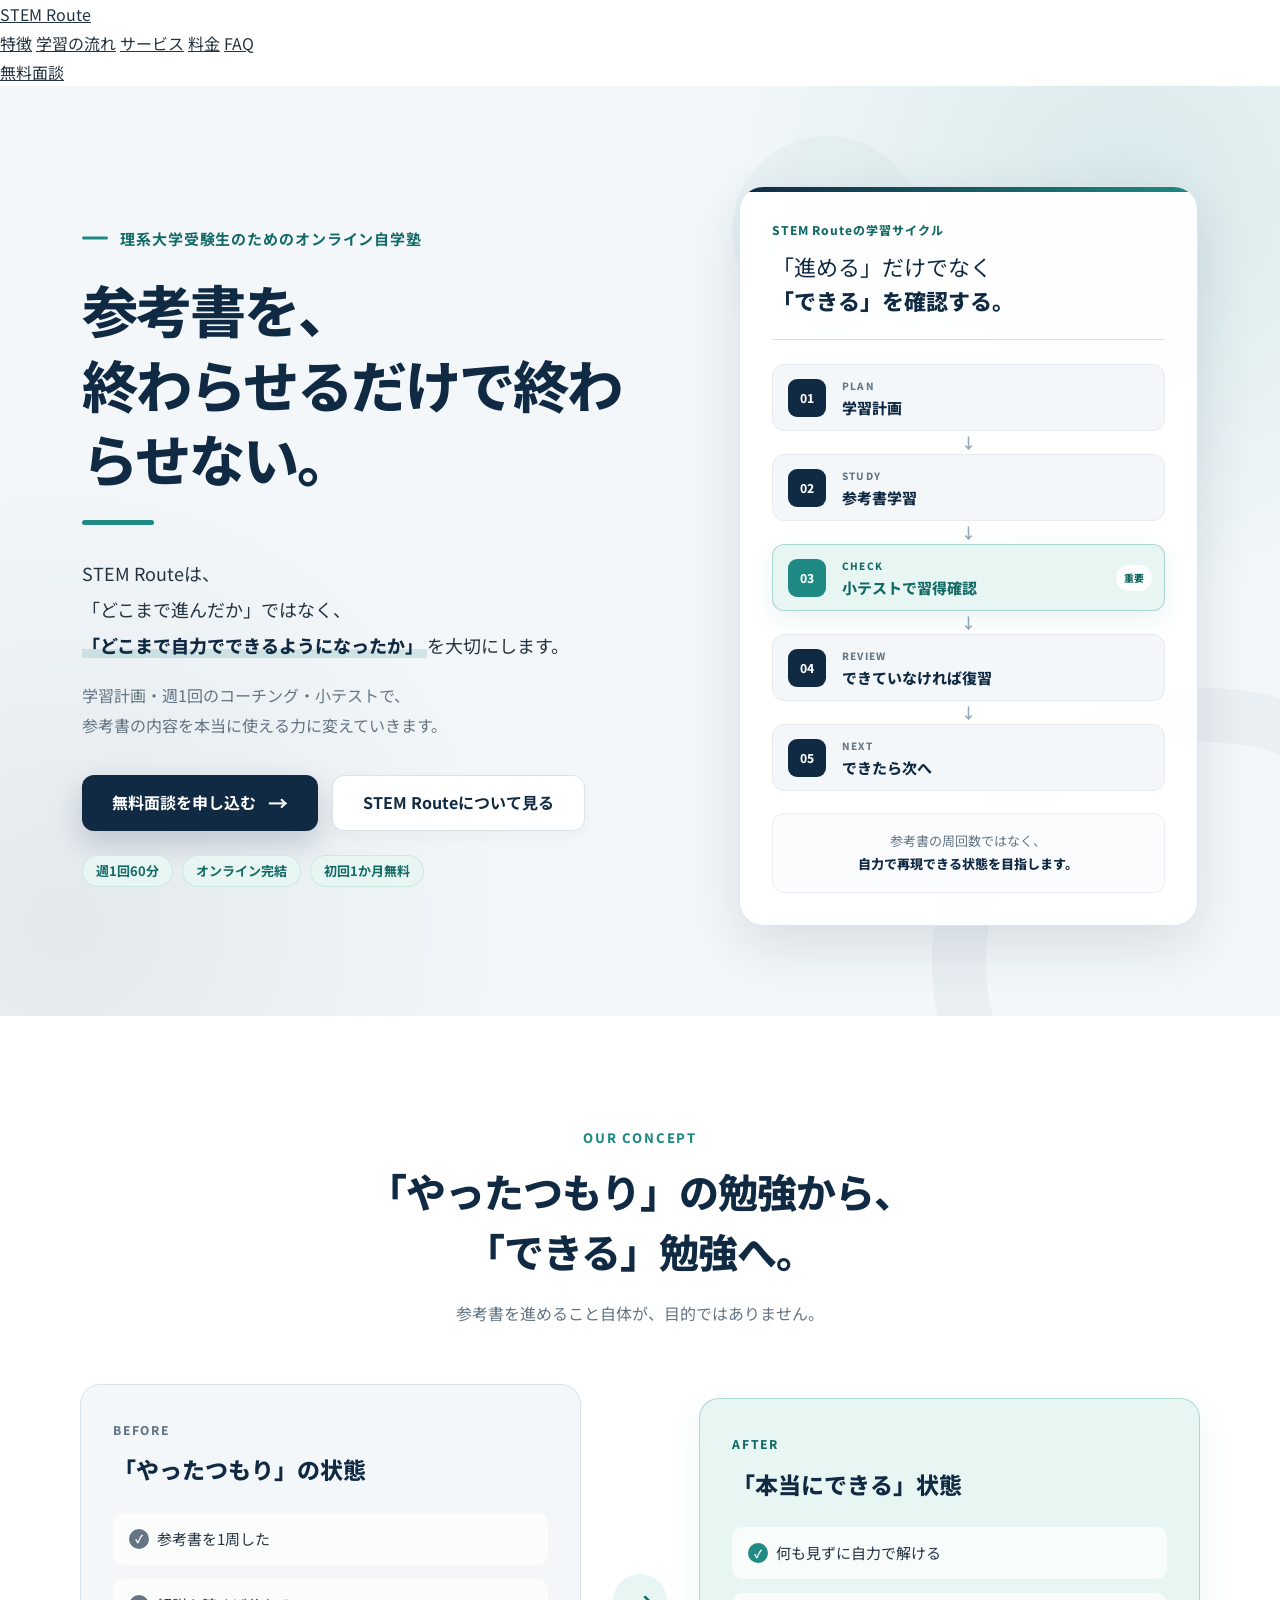
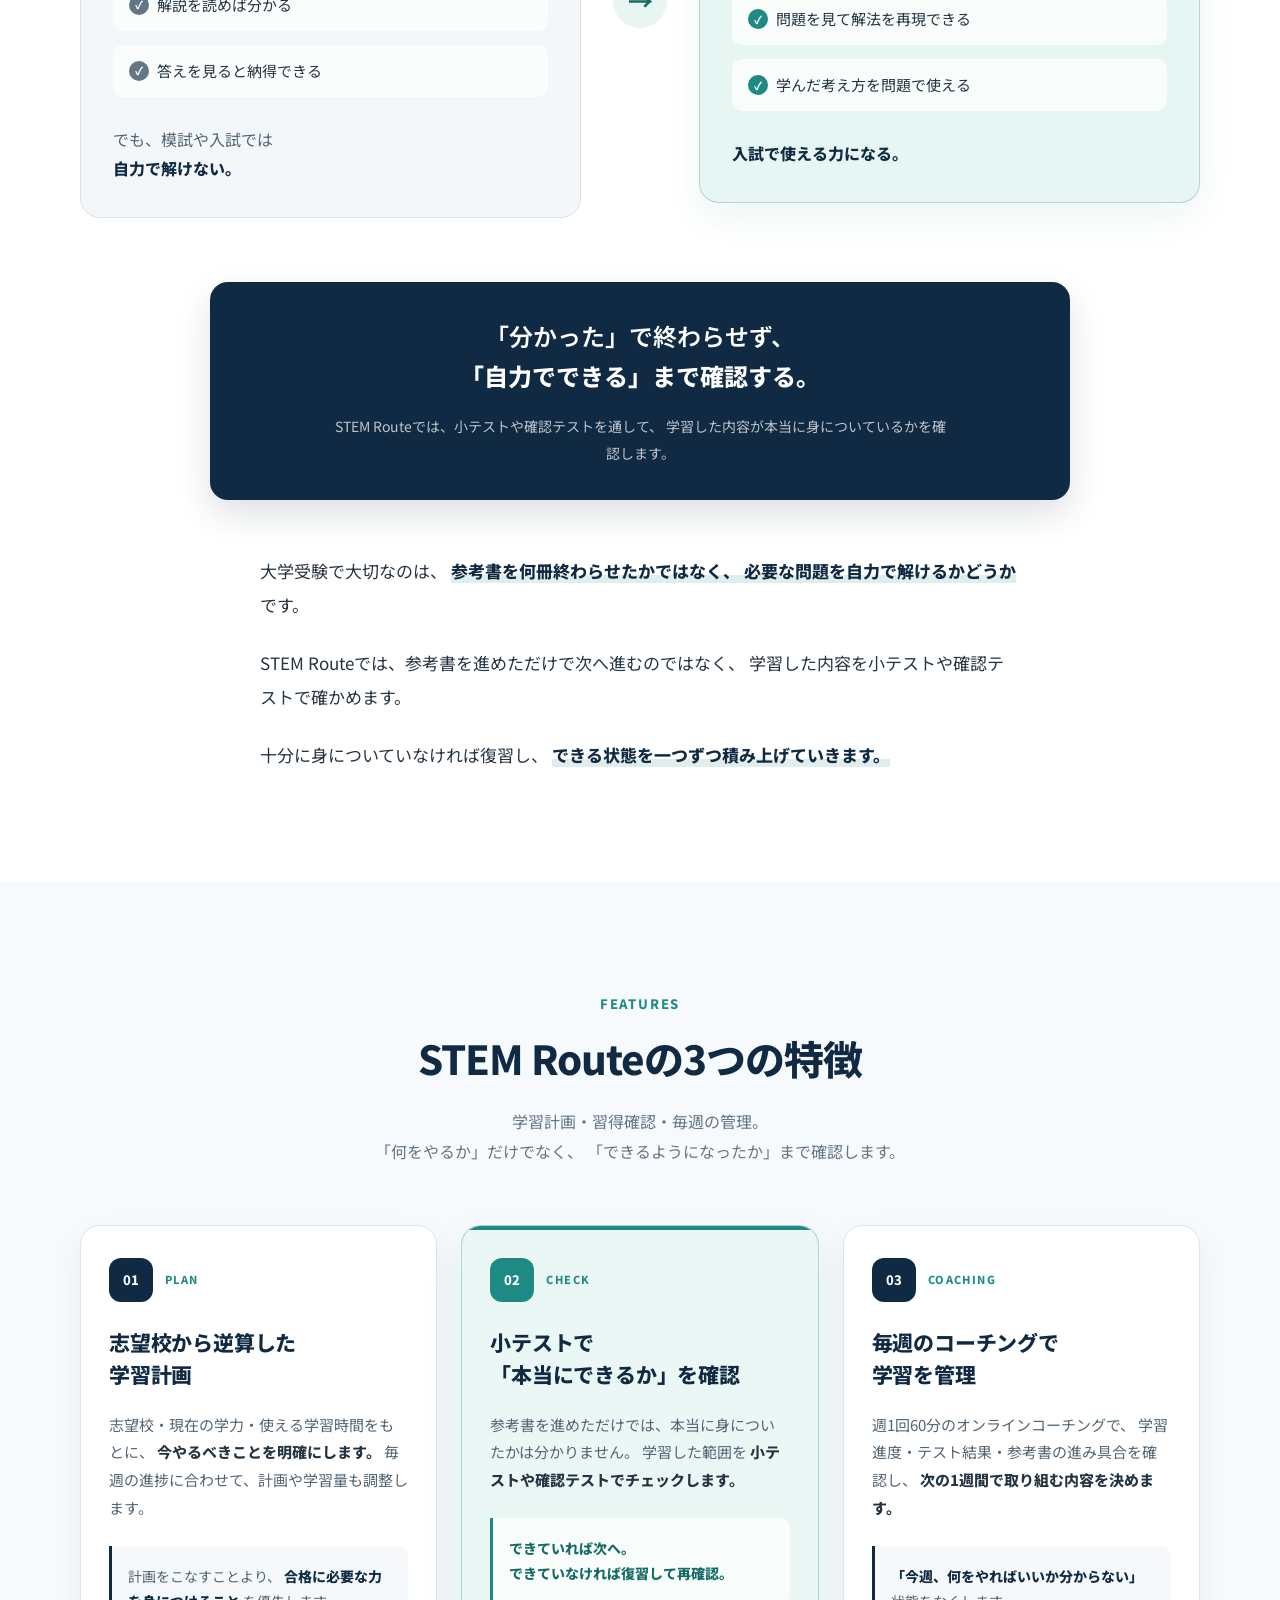
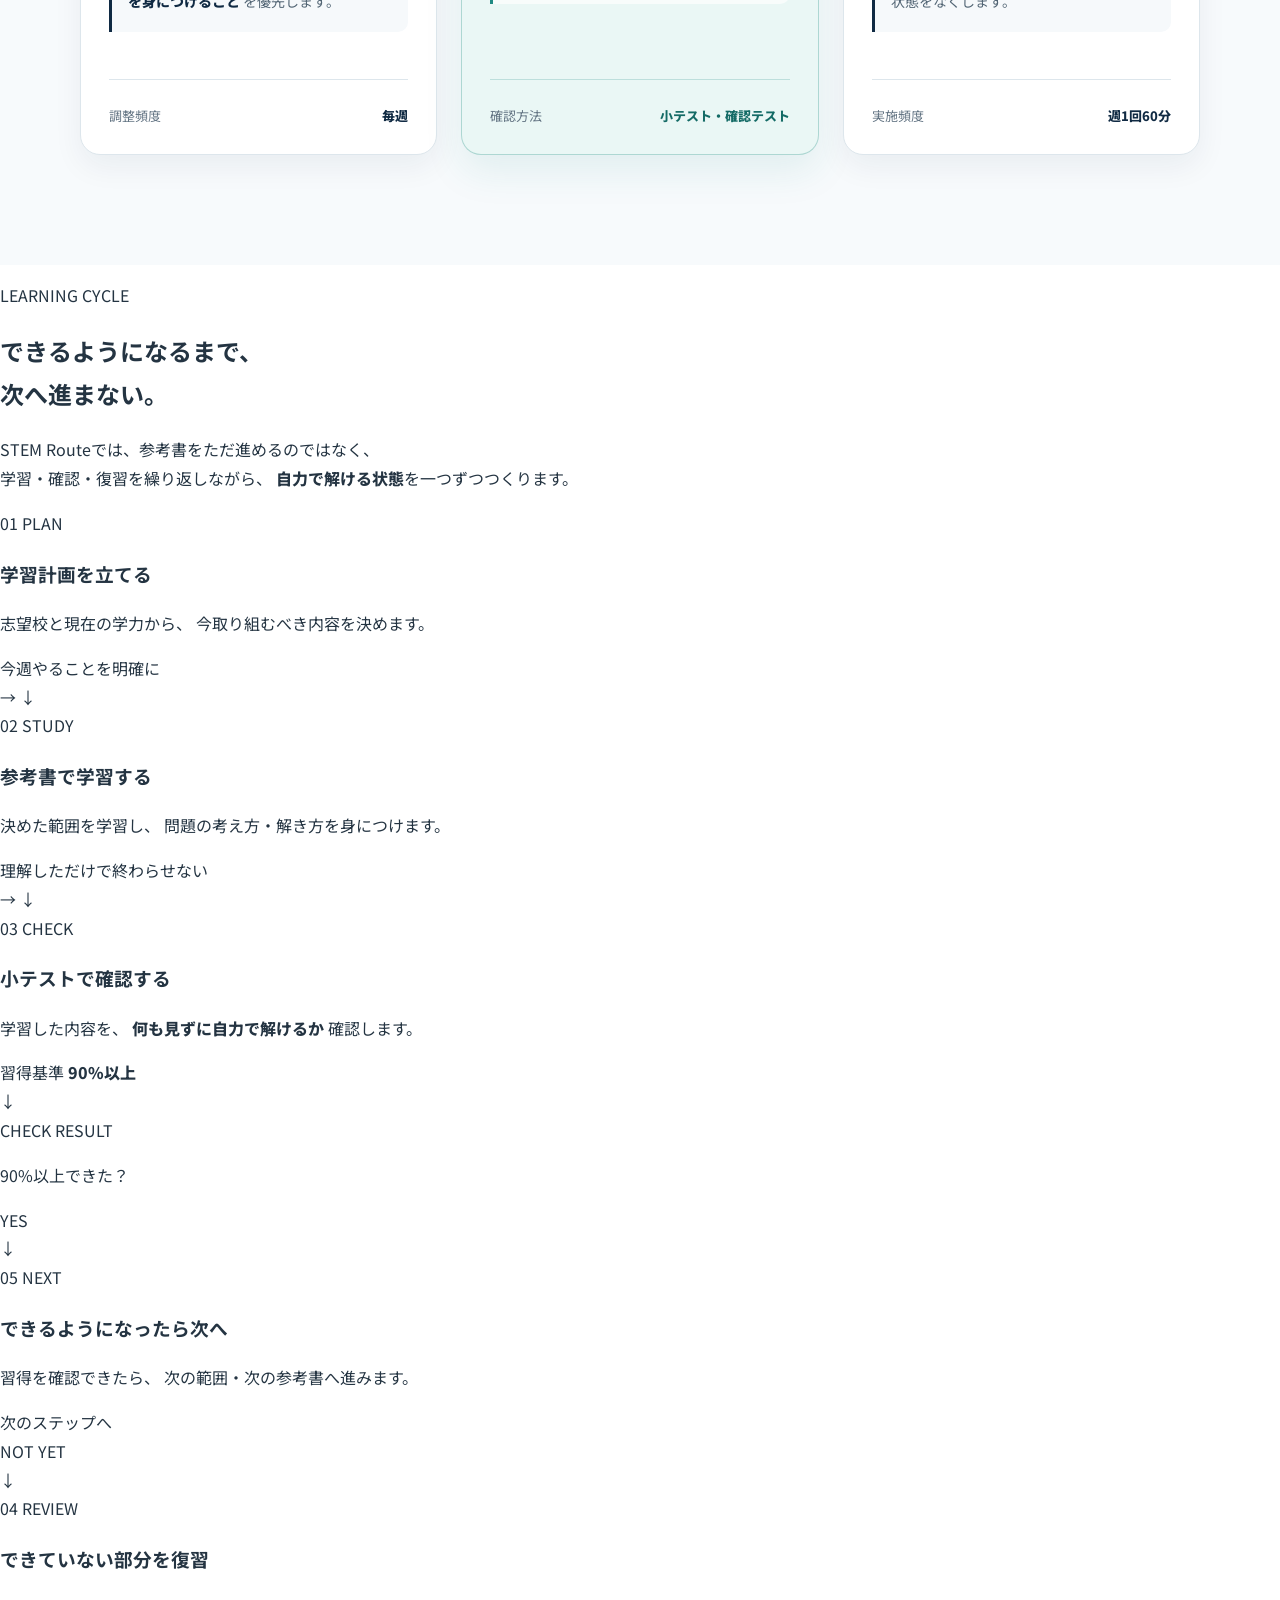
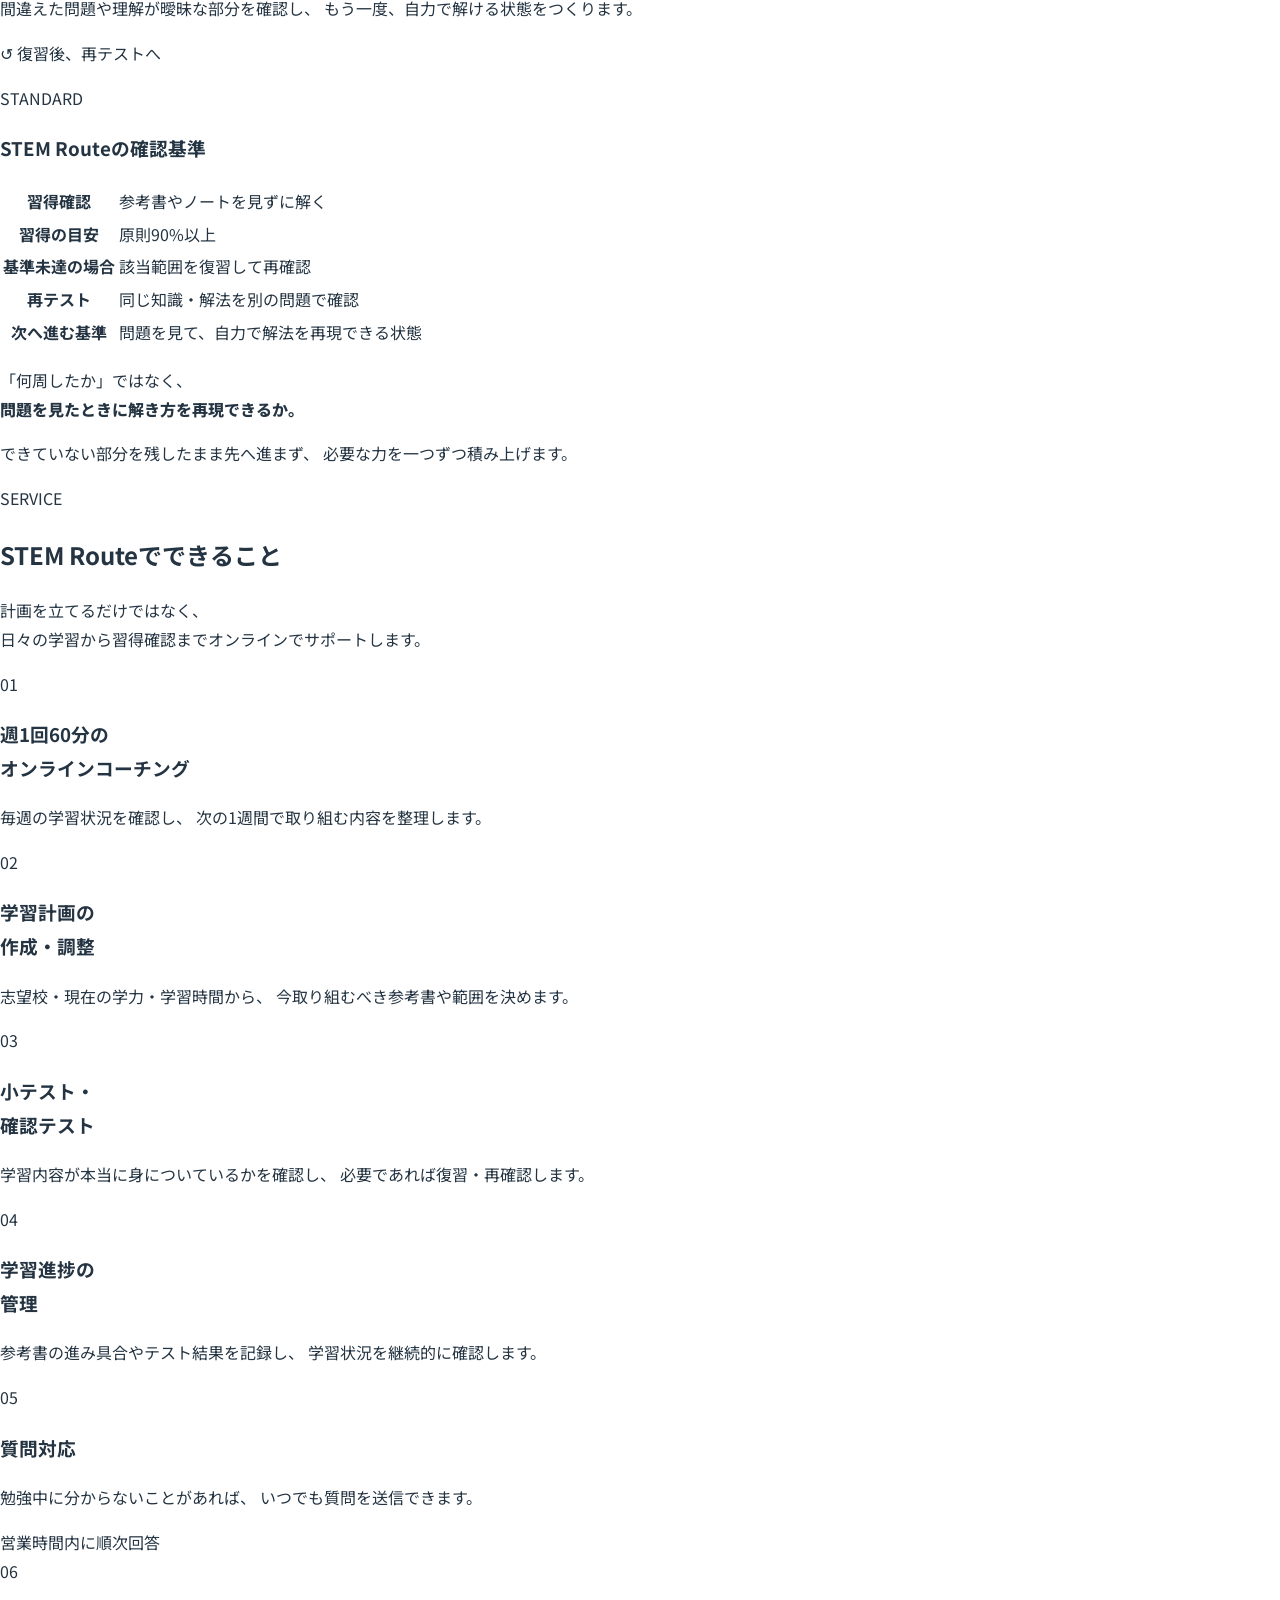
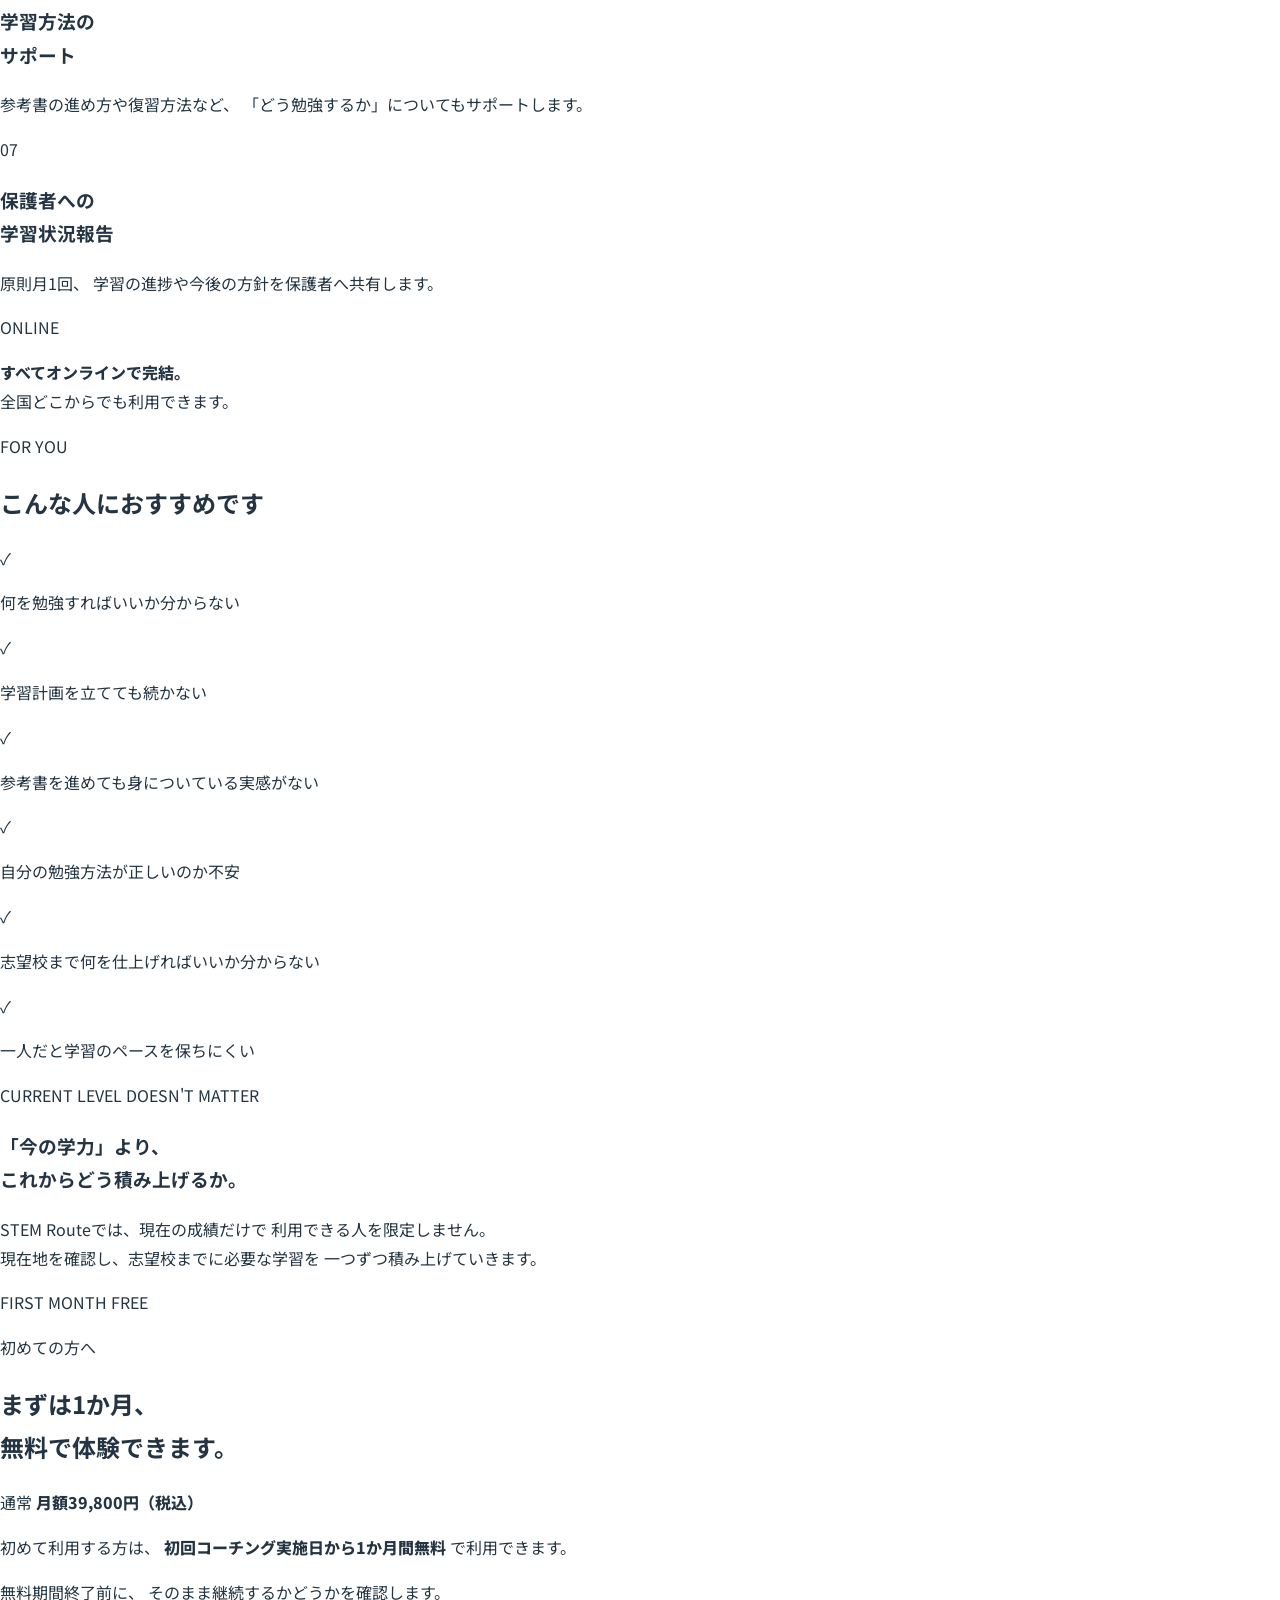
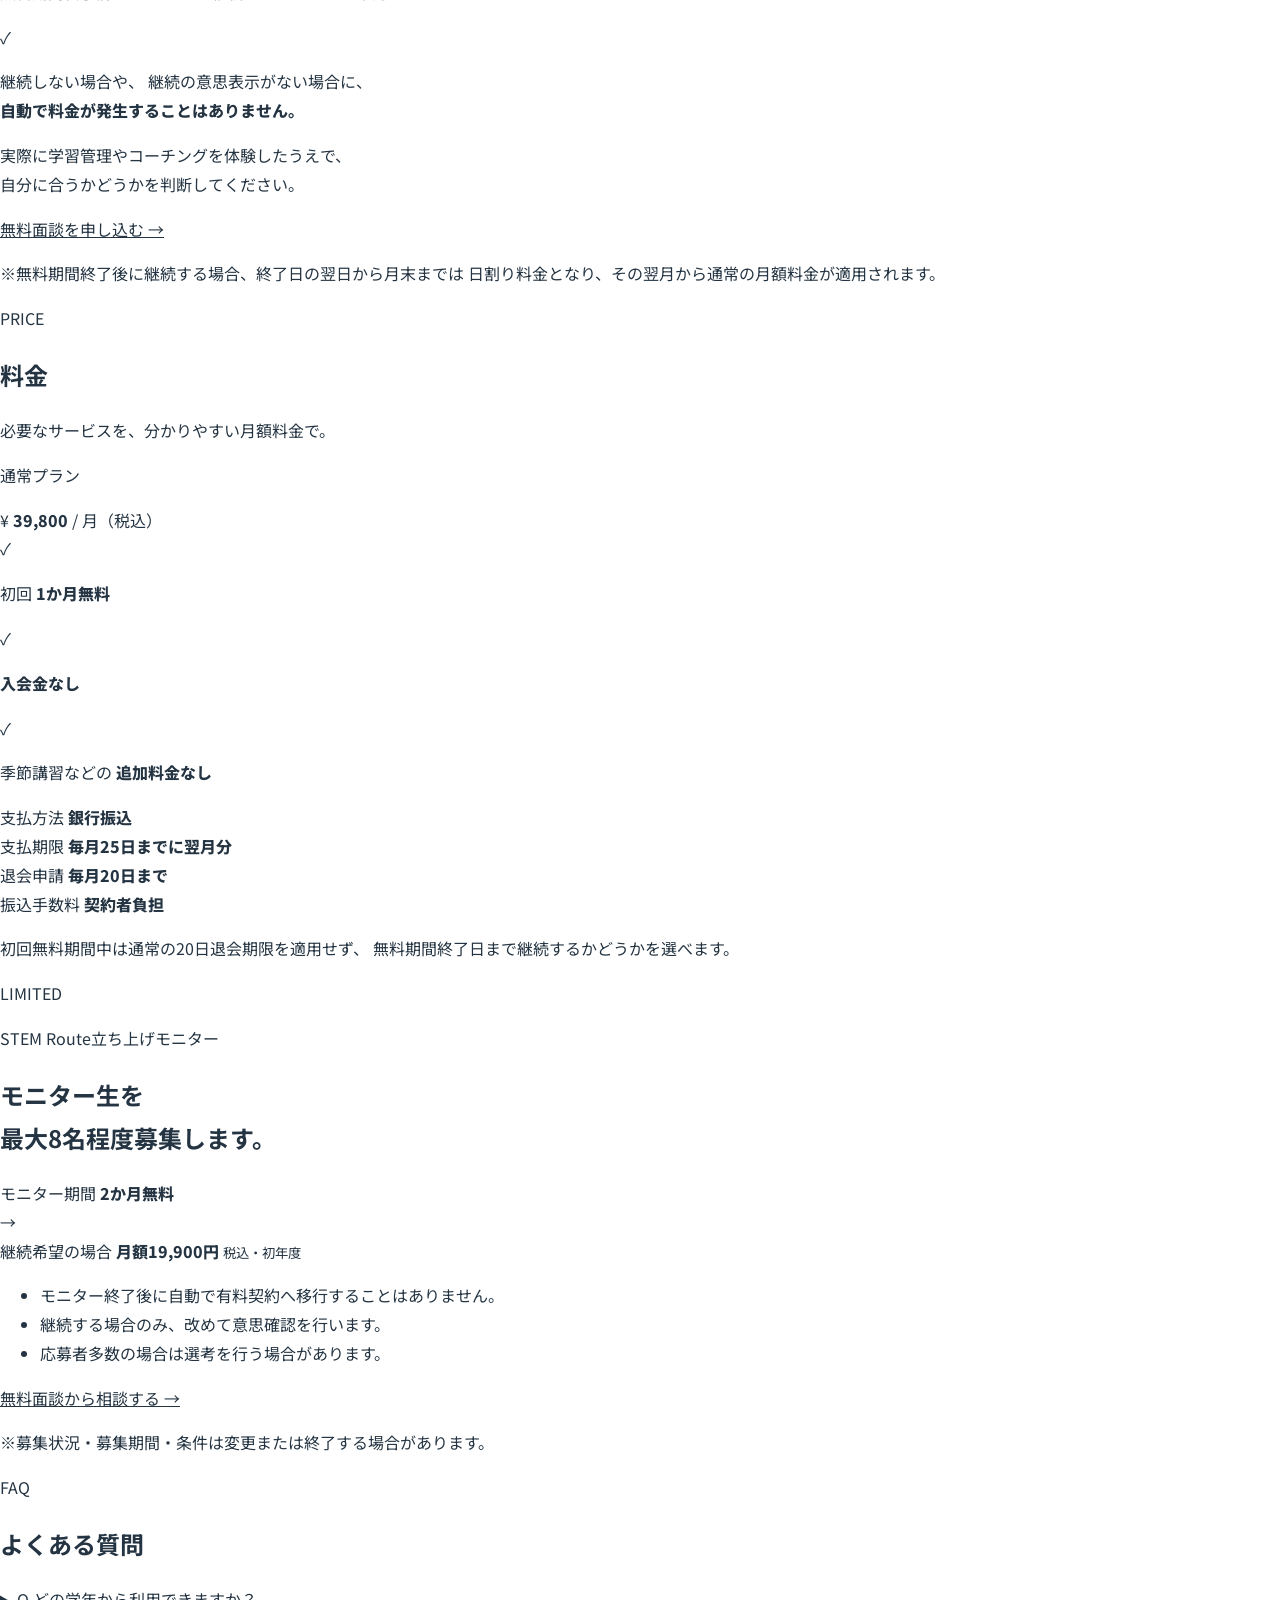
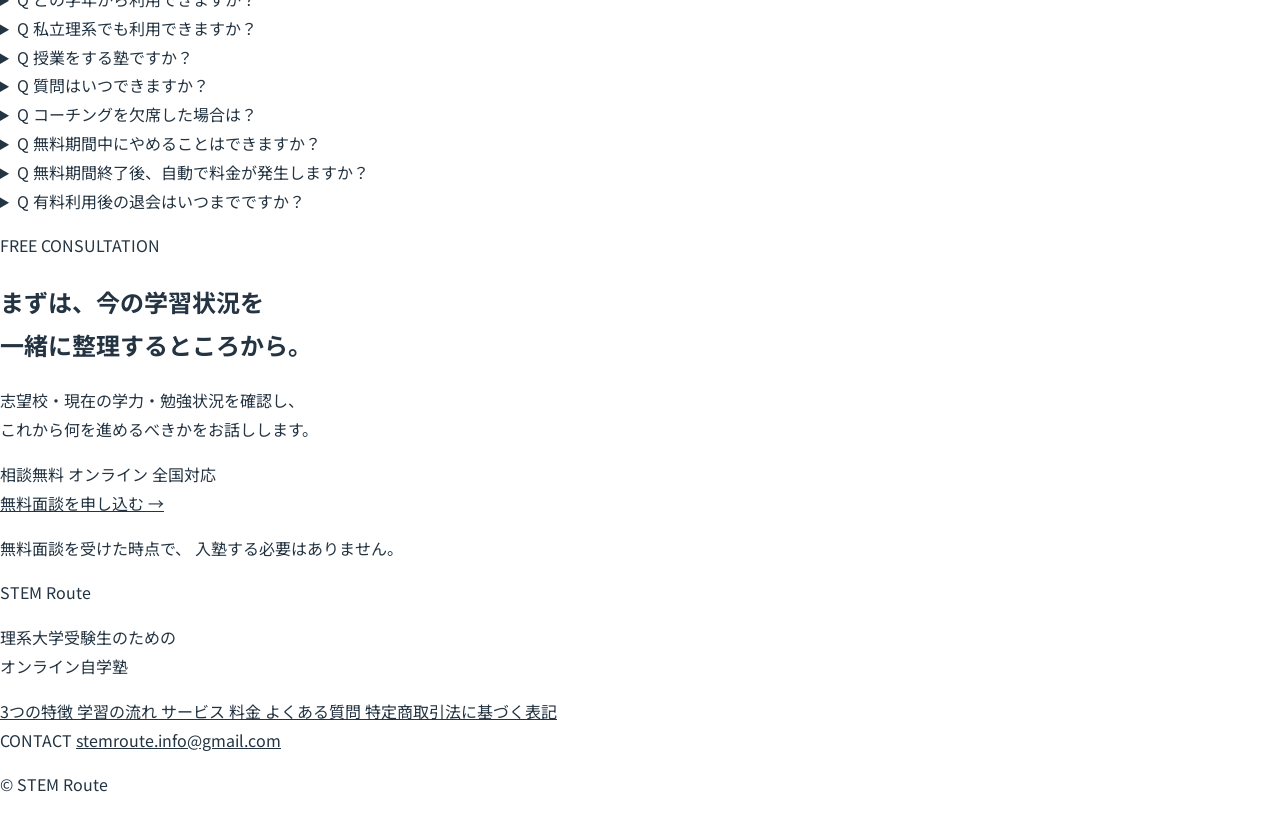
==== commit 6fee28d5: "Update index.html" ====
--- a/index.html
+++ b/index.html
@@ -37,40 +37,64 @@
 
 
   <!-- ========================================
-       STEM Route ファーストビュー
+       HEADER
   ========================================= -->
 
+  <header class="site-header">
+
+    <div class="site-header-inner">
+
+      <a href="#top" class="site-logo">
+        STEM Route
+      </a>
+
+      <nav class="site-nav">
+        <a href="#features">特徴</a>
+        <a href="#learning-cycle">学習の流れ</a>
+        <a href="#service">サービス</a>
+        <a href="#price">料金</a>
+        <a href="#faq">FAQ</a>
+      </nav>
+
+      <a
+        href="https://form.run/@STEM-Route-i3jhC6a9CtEuoxsjMTqO"
+        class="header-cta"
+        target="_blank"
+        rel="noopener noreferrer"
+      >
+        無料面談
+      </a>
+
+    </div>
+
+  </header>
+
+
   <main>
 
+
+    <!-- ========================================
+         HERO
+    ========================================= -->
+
     <section class="hero" id="top">
 
       <div class="hero-container">
 
 
-        <!-- ====================================
-             左側：メッセージ
-        ===================================== -->
+        <!-- 左側 -->
 
         <div class="hero-content">
-
-
-          <!-- 小見出し -->
 
           <p class="hero-label">
             理系大学受験生のためのオンライン自学塾
           </p>
-
-
-          <!-- メインコピー -->
 
           <h1 class="hero-title">
             参考書を、<br>
             終わらせるだけで終わらせない。
           </h1>
 
-
-          <!-- 説明文 -->
-
           <div class="hero-description">
 
             <p>
@@ -84,7 +108,6 @@
               を大切にします。
             </p>
 
-
             <p class="hero-subtext">
               学習計画・週1回のコーチング・小テストで、<br class="pc-only">
               参考書の内容を本当に使える力に変えていきます。
@@ -93,14 +116,9 @@
           </div>
 
 
-          <!-- ====================================
-               CTAボタン
-          ===================================== -->
+          <!-- CTA -->
 
           <div class="hero-buttons">
-
-
-            <!-- 無料面談 -->
 
             <a
               href="https://form.run/@STEM-Route-i3jhC6a9CtEuoxsjMTqO"
@@ -108,22 +126,14 @@
               target="_blank"
               rel="noopener noreferrer"
             >
-
               <span>
                 無料面談を申し込む
               </span>
 
-              <span
-                class="button-arrow"
-                aria-hidden="true"
-              >
+              <span class="button-arrow" aria-hidden="true">
                 →
               </span>
-
             </a>
-
-
-            <!-- PC用サブボタン -->
 
             <a
               href="#concept"
@@ -132,13 +142,10 @@
               STEM Routeについて見る
             </a>
 
-
-          </div>
-
-
-          <!-- ====================================
-               ミニバッジ
-          ===================================== -->
+          </div>
+
+
+          <!-- バッジ -->
 
           <div class="hero-badges">
 
@@ -156,22 +163,14 @@
 
           </div>
 
-
-        </div>
-
-
-
-        <!-- ====================================
-             右側：学習サイクル
-        ===================================== -->
+        </div>
+
+
+        <!-- 右側 -->
 
         <div class="hero-visual">
 
-
           <div class="cycle-card">
-
-
-            <!-- カード上部 -->
 
             <div class="cycle-card-header">
 
@@ -190,15 +189,10 @@
             </div>
 
 
-
-            <!-- ====================================
-                 学習ステップ
-            ===================================== -->
-
             <div class="cycle-steps">
 
 
-              <!-- STEP 01 -->
+              <!-- 01 -->
 
               <div class="cycle-step">
 
@@ -221,16 +215,12 @@
               </div>
 
 
-              <div
-                class="cycle-arrow"
-                aria-hidden="true"
-              >
+              <div class="cycle-arrow" aria-hidden="true">
                 ↓
               </div>
 
 
-
-              <!-- STEP 02 -->
+              <!-- 02 -->
 
               <div class="cycle-step">
 
@@ -253,20 +243,14 @@
               </div>
 
 
-              <div
-                class="cycle-arrow"
-                aria-hidden="true"
-              >
+              <div class="cycle-arrow" aria-hidden="true">
                 ↓
               </div>
 
 
-
-              <!-- STEP 03 -->
-
-              <div
-                class="cycle-step cycle-step-highlight"
-              >
+              <!-- 03 -->
+
+              <div class="cycle-step cycle-step-highlight">
 
                 <span class="step-number">
                   03
@@ -287,16 +271,12 @@
               </div>
 
 
-              <div
-                class="cycle-arrow"
-                aria-hidden="true"
-              >
+              <div class="cycle-arrow" aria-hidden="true">
                 ↓
               </div>
 
 
-
-              <!-- STEP 04 -->
+              <!-- 04 -->
 
               <div class="cycle-step">
 
@@ -319,16 +299,12 @@
               </div>
 
 
-              <div
-                class="cycle-arrow"
-                aria-hidden="true"
-              >
+              <div class="cycle-arrow" aria-hidden="true">
                 ↓
               </div>
 
 
-
-              <!-- STEP 05 -->
+              <!-- 05 -->
 
               <div class="cycle-step">
 
@@ -350,14 +326,8 @@
 
               </div>
 
-
-            </div>
-
-
-
-            <!-- ====================================
-                 カード下部
-            ===================================== -->
+            </div>
+
 
             <div class="cycle-message">
 
@@ -369,302 +339,1751 @@
 
             </div>
 
-
-          </div>
-
-        </div>
-
+          </div>
+
+        </div>
 
       </div>
 
     </section>
 
 
-    <!--
-      次に作る
-      「やったつもり」の勉強から、「できる」勉強へ。
-      のセクションはここから追加します。
-    -->
-
-  <!-- ========================================
-     OUR CONCEPT
-========================================= -->
-
-<section class="concept-section" id="concept">
-
-  <div class="concept-container">
-
-    <!-- セクション見出し -->
-    <div class="concept-heading">
-
-      <p class="concept-label">
-        OUR CONCEPT
-      </p>
-
-      <h2 class="concept-title">
-        「やったつもり」の勉強から、<br>
-        「できる」勉強へ。
-      </h2>
-
-      <p class="concept-lead">
-        参考書を進めること自体が、目的ではありません。
-      </p>
-
-    </div>
-
-
-    <!-- BEFORE / AFTER -->
-    <div class="concept-compare">
-
-      <!-- BEFORE -->
-      <article class="concept-card concept-card-before">
-
-        <p class="concept-card-label">
-          BEFORE
+
+    <!-- ========================================
+         OUR CONCEPT
+    ========================================= -->
+
+    <section class="concept-section" id="concept">
+
+      <div class="concept-container">
+
+
+        <div class="concept-heading">
+
+          <p class="concept-label">
+            OUR CONCEPT
+          </p>
+
+          <h2 class="concept-title">
+            「やったつもり」の勉強から、<br>
+            「できる」勉強へ。
+          </h2>
+
+          <p class="concept-lead">
+            参考書を進めること自体が、目的ではありません。
+          </p>
+
+        </div>
+
+
+        <!-- BEFORE / AFTER -->
+
+        <div class="concept-compare">
+
+
+          <!-- BEFORE -->
+
+          <article class="concept-card concept-card-before">
+
+            <p class="concept-card-label">
+              BEFORE
+            </p>
+
+            <h3>
+              「やったつもり」の状態
+            </h3>
+
+            <ul class="concept-list">
+
+              <li>
+                参考書を1周した
+              </li>
+
+              <li>
+                解説を読めば分かる
+              </li>
+
+              <li>
+                答えを見ると納得できる
+              </li>
+
+            </ul>
+
+            <p class="concept-card-bottom">
+              でも、模試や入試では<br>
+
+              <strong>
+                自力で解けない。
+              </strong>
+            </p>
+
+          </article>
+
+
+          <!-- 矢印 -->
+
+          <div class="concept-arrow" aria-hidden="true">
+
+            <span class="arrow-pc">
+              →
+            </span>
+
+            <span class="arrow-mobile">
+              ↓
+            </span>
+
+          </div>
+
+
+          <!-- AFTER -->
+
+          <article class="concept-card concept-card-after">
+
+            <p class="concept-card-label">
+              AFTER
+            </p>
+
+            <h3>
+              「本当にできる」状態
+            </h3>
+
+            <ul class="concept-list">
+
+              <li>
+                何も見ずに自力で解ける
+              </li>
+
+              <li>
+                問題を見て解法を再現できる
+              </li>
+
+              <li>
+                学んだ考え方を問題で使える
+              </li>
+
+            </ul>
+
+            <p class="concept-card-bottom">
+
+              <strong>
+                入試で使える力になる。
+              </strong>
+
+            </p>
+
+          </article>
+
+        </div>
+
+
+        <!-- 強調メッセージ -->
+
+        <div class="concept-message">
+
+          <p class="concept-message-main">
+            「分かった」で終わらせず、<br>
+
+            <strong>
+              「自力でできる」まで確認する。
+            </strong>
+          </p>
+
+          <p class="concept-message-sub">
+            STEM Routeでは、小テストや確認テストを通して、
+            学習した内容が本当に身についているかを確認します。
+          </p>
+
+        </div>
+
+
+        <!-- 本文 -->
+
+        <div class="concept-body">
+
+          <p>
+            大学受験で大切なのは、
+
+            <strong>
+              参考書を何冊終わらせたかではなく、
+              必要な問題を自力で解けるかどうか
+            </strong>
+
+            です。
+          </p>
+
+          <p>
+            STEM Routeでは、参考書を進めただけで次へ進むのではなく、
+            学習した内容を小テストや確認テストで確かめます。
+          </p>
+
+          <p>
+            十分に身についていなければ復習し、
+
+            <strong>
+              できる状態を一つずつ積み上げていきます。
+            </strong>
+          </p>
+
+        </div>
+
+      </div>
+
+    </section>
+
+
+
+    <!-- ========================================
+         FEATURES
+    ========================================= -->
+
+    <section class="features-section" id="features">
+
+      <div class="features-container">
+
+
+        <div class="features-heading">
+
+          <p class="features-label">
+            FEATURES
+          </p>
+
+          <h2 class="features-title">
+            STEM Routeの3つの特徴
+          </h2>
+
+          <p class="features-lead">
+            学習計画・習得確認・毎週の管理。<br>
+            「何をやるか」だけでなく、
+            「できるようになったか」まで確認します。
+          </p>
+
+        </div>
+
+
+        <div class="features-grid">
+
+
+          <!-- 01 -->
+
+          <article class="feature-card">
+
+            <div class="feature-top">
+
+              <span class="feature-number">
+                01
+              </span>
+
+              <span class="feature-tag">
+                PLAN
+              </span>
+
+            </div>
+
+            <h3 class="feature-card-title">
+              志望校から逆算した<br>
+              学習計画
+            </h3>
+
+            <p class="feature-text">
+              志望校・現在の学力・使える学習時間をもとに、
+              <strong>今やるべきことを明確にします。</strong>
+              毎週の進捗に合わせて、計画や学習量も調整します。
+            </p>
+
+            <div class="feature-emphasis">
+              計画をこなすことより、
+              <strong>
+                合格に必要な力を身につけること
+              </strong>
+              を優先します。
+            </div>
+
+            <div class="feature-info">
+
+              <span class="feature-info-label">
+                調整頻度
+              </span>
+
+              <strong>
+                毎週
+              </strong>
+
+            </div>
+
+          </article>
+
+
+          <!-- 02 -->
+
+          <article class="feature-card feature-card-highlight">
+
+            <div class="feature-top">
+
+              <span class="feature-number">
+                02
+              </span>
+
+              <span class="feature-tag">
+                CHECK
+              </span>
+
+            </div>
+
+            <h3 class="feature-card-title">
+              小テストで<br>
+              「本当にできるか」を確認
+            </h3>
+
+            <p class="feature-text">
+              参考書を進めただけでは、本当に身についたかは分かりません。
+              学習した範囲を
+              <strong>
+                小テストや確認テストでチェックします。
+              </strong>
+            </p>
+
+            <div class="feature-emphasis">
+
+              <strong>
+                できていれば次へ。<br>
+                できていなければ復習して再確認。
+              </strong>
+
+            </div>
+
+            <div class="feature-info">
+
+              <span class="feature-info-label">
+                確認方法
+              </span>
+
+              <strong>
+                小テスト・確認テスト
+              </strong>
+
+            </div>
+
+          </article>
+
+
+          <!-- 03 -->
+
+          <article class="feature-card">
+
+            <div class="feature-top">
+
+              <span class="feature-number">
+                03
+              </span>
+
+              <span class="feature-tag">
+                COACHING
+              </span>
+
+            </div>
+
+            <h3 class="feature-card-title">
+              毎週のコーチングで<br>
+              学習を管理
+            </h3>
+
+            <p class="feature-text">
+              週1回60分のオンラインコーチングで、
+              学習進度・テスト結果・参考書の進み具合を確認し、
+              <strong>
+                次の1週間で取り組む内容を決めます。
+              </strong>
+            </p>
+
+            <div class="feature-emphasis">
+
+              <strong>
+                「今週、何をやればいいか分からない」
+              </strong>
+
+              状態をなくします。
+
+            </div>
+
+            <div class="feature-info">
+
+              <span class="feature-info-label">
+                実施頻度
+              </span>
+
+              <strong>
+                週1回60分
+              </strong>
+
+            </div>
+
+          </article>
+
+        </div>
+
+      </div>
+
+    </section>
+
+
+
+    <!-- ========================================
+         LEARNING CYCLE
+    ========================================= -->
+
+    <section class="lcycle-section" id="learning-cycle">
+
+      <div class="lcycle-container">
+
+
+        <div class="lcycle-heading">
+
+          <p class="lcycle-label">
+            LEARNING CYCLE
+          </p>
+
+          <h2 class="lcycle-title">
+            できるようになるまで、<br>
+            次へ進まない。
+          </h2>
+
+          <p class="lcycle-lead">
+            STEM Routeでは、参考書をただ進めるのではなく、<br class="lcycle-pc">
+            学習・確認・復習を繰り返しながら、
+            <strong>自力で解ける状態</strong>を一つずつつくります。
+          </p>
+
+        </div>
+
+
+        <!-- 01 → 02 → 03 -->
+
+        <div class="lcycle-main-flow">
+
+
+          <!-- 01 -->
+
+          <article class="lcycle-card">
+
+            <div class="lcycle-card-top">
+
+              <span class="lcycle-number">
+                01
+              </span>
+
+              <span class="lcycle-tag">
+                PLAN
+              </span>
+
+            </div>
+
+            <h3>
+              学習計画を立てる
+            </h3>
+
+            <p>
+              志望校と現在の学力から、
+              今取り組むべき内容を決めます。
+            </p>
+
+            <div class="lcycle-card-note">
+              今週やることを明確に
+            </div>
+
+          </article>
+
+
+          <div class="lcycle-arrow" aria-hidden="true">
+
+            <span class="lcycle-arrow-pc">
+              →
+            </span>
+
+            <span class="lcycle-arrow-sp">
+              ↓
+            </span>
+
+          </div>
+
+
+          <!-- 02 -->
+
+          <article class="lcycle-card">
+
+            <div class="lcycle-card-top">
+
+              <span class="lcycle-number">
+                02
+              </span>
+
+              <span class="lcycle-tag">
+                STUDY
+              </span>
+
+            </div>
+
+            <h3>
+              参考書で学習する
+            </h3>
+
+            <p>
+              決めた範囲を学習し、
+              問題の考え方・解き方を身につけます。
+            </p>
+
+            <div class="lcycle-card-note">
+              理解しただけで終わらせない
+            </div>
+
+          </article>
+
+
+          <div class="lcycle-arrow" aria-hidden="true">
+
+            <span class="lcycle-arrow-pc">
+              →
+            </span>
+
+            <span class="lcycle-arrow-sp">
+              ↓
+            </span>
+
+          </div>
+
+
+          <!-- 03 -->
+
+          <article class="lcycle-card lcycle-card-check">
+
+            <div class="lcycle-card-top">
+
+              <span class="lcycle-number">
+                03
+              </span>
+
+              <span class="lcycle-tag">
+                CHECK
+              </span>
+
+            </div>
+
+            <h3>
+              小テストで確認する
+            </h3>
+
+            <p>
+              学習した内容を、
+
+              <strong>
+                何も見ずに自力で解けるか
+              </strong>
+
+              確認します。
+            </p>
+
+            <div class="lcycle-score">
+
+              <span>
+                習得基準
+              </span>
+
+              <strong>
+                90%以上
+              </strong>
+
+            </div>
+
+          </article>
+
+        </div>
+
+
+        <div class="lcycle-down-arrow" aria-hidden="true">
+          ↓
+        </div>
+
+
+        <!-- 判定 -->
+
+        <div class="lcycle-decision">
+
+          <span class="lcycle-decision-small">
+            CHECK RESULT
+          </span>
+
+          <p>
+            90%以上できた？
+          </p>
+
+        </div>
+
+
+        <!-- 分岐 -->
+
+        <div class="lcycle-branches">
+
+
+          <!-- YES -->
+
+          <div class="lcycle-branch">
+
+            <div class="lcycle-branch-label lcycle-branch-yes">
+              YES
+            </div>
+
+            <div class="lcycle-branch-arrow" aria-hidden="true">
+              ↓
+            </div>
+
+            <article class="lcycle-card lcycle-card-next">
+
+              <div class="lcycle-card-top">
+
+                <span class="lcycle-number">
+                  05
+                </span>
+
+                <span class="lcycle-tag">
+                  NEXT
+                </span>
+
+              </div>
+
+              <h3>
+                できるようになったら次へ
+              </h3>
+
+              <p>
+                習得を確認できたら、
+                次の範囲・次の参考書へ進みます。
+              </p>
+
+              <div class="lcycle-next-note">
+                次のステップへ
+              </div>
+
+            </article>
+
+          </div>
+
+
+          <!-- NOT YET -->
+
+          <div class="lcycle-branch">
+
+            <div class="lcycle-branch-label lcycle-branch-review">
+              NOT YET
+            </div>
+
+            <div class="lcycle-branch-arrow" aria-hidden="true">
+              ↓
+            </div>
+
+            <article class="lcycle-card lcycle-card-review">
+
+              <div class="lcycle-card-top">
+
+                <span class="lcycle-number">
+                  04
+                </span>
+
+                <span class="lcycle-tag">
+                  REVIEW
+                </span>
+
+              </div>
+
+              <h3>
+                できていない部分を復習
+              </h3>
+
+              <p>
+                間違えた問題や理解が曖昧な部分を確認し、
+                もう一度、自力で解ける状態をつくります。
+              </p>
+
+              <div class="lcycle-review-note">
+                ↺ 復習後、再テストへ
+              </div>
+
+            </article>
+
+          </div>
+
+        </div>
+
+
+        <!-- 基準表 -->
+
+        <div class="lcycle-standard">
+
+          <div class="lcycle-standard-heading">
+
+            <p>
+              STANDARD
+            </p>
+
+            <h3>
+              STEM Routeの確認基準
+            </h3>
+
+          </div>
+
+
+          <div class="lcycle-table-wrap">
+
+            <table class="lcycle-table">
+
+              <tbody>
+
+                <tr>
+                  <th>
+                    習得確認
+                  </th>
+
+                  <td>
+                    参考書やノートを見ずに解く
+                  </td>
+                </tr>
+
+                <tr>
+                  <th>
+                    習得の目安
+                  </th>
+
+                  <td>
+                    原則90%以上
+                  </td>
+                </tr>
+
+                <tr>
+                  <th>
+                    基準未達の場合
+                  </th>
+
+                  <td>
+                    該当範囲を復習して再確認
+                  </td>
+                </tr>
+
+                <tr>
+                  <th>
+                    再テスト
+                  </th>
+
+                  <td>
+                    同じ知識・解法を別の問題で確認
+                  </td>
+                </tr>
+
+                <tr>
+                  <th>
+                    次へ進む基準
+                  </th>
+
+                  <td>
+                    問題を見て、自力で解法を再現できる状態
+                  </td>
+                </tr>
+
+              </tbody>
+
+            </table>
+
+          </div>
+
+        </div>
+
+
+        <!-- メッセージ -->
+
+        <div class="lcycle-message">
+
+          <p class="lcycle-message-main">
+            「何周したか」ではなく、<br>
+
+            <strong>
+              問題を見たときに解き方を再現できるか。
+            </strong>
+          </p>
+
+          <p class="lcycle-message-sub">
+            できていない部分を残したまま先へ進まず、
+            必要な力を一つずつ積み上げます。
+          </p>
+
+        </div>
+
+      </div>
+
+    </section>
+
+
+
+    <!-- ========================================
+         SERVICE
+    ========================================= -->
+
+    <section class="service-section" id="service">
+
+      <div class="service-container">
+
+
+        <div class="service-heading">
+
+          <p class="service-label">
+            SERVICE
+          </p>
+
+          <h2 class="service-title">
+            STEM Routeでできること
+          </h2>
+
+          <p class="service-lead">
+            計画を立てるだけではなく、<br>
+            日々の学習から習得確認までオンラインでサポートします。
+          </p>
+
+        </div>
+
+
+        <div class="service-grid">
+
+
+          <article class="service-card">
+
+            <span class="service-number">
+              01
+            </span>
+
+            <h3>
+              週1回60分の<br>
+              オンラインコーチング
+            </h3>
+
+            <p>
+              毎週の学習状況を確認し、
+              次の1週間で取り組む内容を整理します。
+            </p>
+
+          </article>
+
+
+          <article class="service-card">
+
+            <span class="service-number">
+              02
+            </span>
+
+            <h3>
+              学習計画の<br>
+              作成・調整
+            </h3>
+
+            <p>
+              志望校・現在の学力・学習時間から、
+              今取り組むべき参考書や範囲を決めます。
+            </p>
+
+          </article>
+
+
+          <article class="service-card service-card-accent">
+
+            <span class="service-number">
+              03
+            </span>
+
+            <h3>
+              小テスト・<br>
+              確認テスト
+            </h3>
+
+            <p>
+              学習内容が本当に身についているかを確認し、
+              必要であれば復習・再確認します。
+            </p>
+
+          </article>
+
+
+          <article class="service-card">
+
+            <span class="service-number">
+              04
+            </span>
+
+            <h3>
+              学習進捗の<br>
+              管理
+            </h3>
+
+            <p>
+              参考書の進み具合やテスト結果を記録し、
+              学習状況を継続的に確認します。
+            </p>
+
+          </article>
+
+
+          <article class="service-card">
+
+            <span class="service-number">
+              05
+            </span>
+
+            <h3>
+              質問対応
+            </h3>
+
+            <p>
+              勉強中に分からないことがあれば、
+              いつでも質問を送信できます。
+            </p>
+
+            <span class="service-note">
+              営業時間内に順次回答
+            </span>
+
+          </article>
+
+
+          <article class="service-card">
+
+            <span class="service-number">
+              06
+            </span>
+
+            <h3>
+              学習方法の<br>
+              サポート
+            </h3>
+
+            <p>
+              参考書の進め方や復習方法など、
+              「どう勉強するか」についてもサポートします。
+            </p>
+
+          </article>
+
+
+          <article class="service-card">
+
+            <span class="service-number">
+              07
+            </span>
+
+            <h3>
+              保護者への<br>
+              学習状況報告
+            </h3>
+
+            <p>
+              原則月1回、
+              学習の進捗や今後の方針を保護者へ共有します。
+            </p>
+
+          </article>
+
+        </div>
+
+
+        <div class="service-bottom">
+
+          <span>
+            ONLINE
+          </span>
+
+          <p>
+            <strong>
+              すべてオンラインで完結。
+            </strong>
+            <br>
+            全国どこからでも利用できます。
+          </p>
+
+        </div>
+
+      </div>
+
+    </section>
+
+
+
+    <!-- ========================================
+         FOR YOU
+    ========================================= -->
+
+    <section class="recommend-section">
+
+      <div class="recommend-container">
+
+
+        <div class="recommend-heading">
+
+          <p class="recommend-label">
+            FOR YOU
+          </p>
+
+          <h2 class="recommend-title">
+            こんな人におすすめです
+          </h2>
+
+        </div>
+
+
+        <div class="recommend-grid">
+
+
+          <div class="recommend-item">
+            <span>✓</span>
+            <p>
+              何を勉強すればいいか分からない
+            </p>
+          </div>
+
+
+          <div class="recommend-item">
+            <span>✓</span>
+            <p>
+              学習計画を立てても続かない
+            </p>
+          </div>
+
+
+          <div class="recommend-item">
+            <span>✓</span>
+            <p>
+              参考書を進めても身についている実感がない
+            </p>
+          </div>
+
+
+          <div class="recommend-item">
+            <span>✓</span>
+            <p>
+              自分の勉強方法が正しいのか不安
+            </p>
+          </div>
+
+
+          <div class="recommend-item">
+            <span>✓</span>
+            <p>
+              志望校まで何を仕上げればいいか分からない
+            </p>
+          </div>
+
+
+          <div class="recommend-item">
+            <span>✓</span>
+            <p>
+              一人だと学習のペースを保ちにくい
+            </p>
+          </div>
+
+        </div>
+
+
+        <div class="recommend-message">
+
+          <p class="recommend-message-small">
+            CURRENT LEVEL DOESN'T MATTER
+          </p>
+
+          <h3>
+            「今の学力」より、<br>
+            これからどう積み上げるか。
+          </h3>
+
+          <p>
+            STEM Routeでは、現在の成績だけで
+            利用できる人を限定しません。<br>
+            現在地を確認し、志望校までに必要な学習を
+            一つずつ積み上げていきます。
+          </p>
+
+        </div>
+
+      </div>
+
+    </section>
+
+
+
+    <!-- ========================================
+         FREE TRIAL
+    ========================================= -->
+
+    <section class="trial-section" id="trial">
+
+      <div class="trial-container">
+
+
+        <div class="trial-badge">
+          FIRST MONTH FREE
+        </div>
+
+        <p class="trial-label">
+          初めての方へ
         </p>
 
-        <h3>
-          「やったつもり」の状態
-        </h3>
-
-        <ul class="concept-list">
-          <li>参考書を1周した</li>
-          <li>解説を読めば分かる</li>
-          <li>答えを見ると納得できる</li>
-        </ul>
-
-        <p class="concept-card-bottom">
-          でも、模試や入試では<br>
-          <strong>自力で解けない。</strong>
-        </p>
-
-      </article>
-
-
-      <!-- 矢印 -->
-      <div class="concept-arrow" aria-hidden="true">
-
-        <span class="arrow-pc">→</span>
-        <span class="arrow-mobile">↓</span>
-
-      </div>
-
-
-      <!-- AFTER -->
-      <article class="concept-card concept-card-after">
-
-        <p class="concept-card-label">
-          AFTER
-        </p>
-
-        <h3>
-          「本当にできる」状態
-        </h3>
-
-        <ul class="concept-list">
-          <li>何も見ずに自力で解ける</li>
-          <li>問題を見て解法を再現できる</li>
-          <li>学んだ考え方を問題で使える</li>
-        </ul>
-
-        <p class="concept-card-bottom">
+        <h2 class="trial-title">
+          まずは1か月、<br>
+          無料で体験できます。
+        </h2>
+
+        <p class="trial-price">
+          通常
           <strong>
-            入試で使える力になる。
+            月額39,800円（税込）
           </strong>
         </p>
 
-      </article>
+
+        <div class="trial-content">
+
+          <p>
+            初めて利用する方は、
+
+            <strong>
+              初回コーチング実施日から1か月間無料
+            </strong>
+
+            で利用できます。
+          </p>
+
+          <p>
+            無料期間終了前に、
+            そのまま継続するかどうかを確認します。
+          </p>
+
+        </div>
+
+
+        <div class="trial-important">
+
+          <span class="trial-important-icon">
+            ✓
+          </span>
+
+          <p>
+            継続しない場合や、
+            継続の意思表示がない場合に、<br>
+
+            <strong>
+              自動で料金が発生することはありません。
+            </strong>
+          </p>
+
+        </div>
+
+
+        <p class="trial-message">
+          実際に学習管理やコーチングを体験したうえで、<br>
+          自分に合うかどうかを判断してください。
+        </p>
+
+
+        <a
+          href="https://form.run/@STEM-Route-i3jhC6a9CtEuoxsjMTqO"
+          class="trial-button"
+          target="_blank"
+          rel="noopener noreferrer"
+        >
+          無料面談を申し込む
+          <span>→</span>
+        </a>
+
+
+        <p class="trial-note">
+          ※無料期間終了後に継続する場合、終了日の翌日から月末までは
+          日割り料金となり、その翌月から通常の月額料金が適用されます。
+        </p>
+
+      </div>
+
+    </section>
+
+
+
+    <!-- ========================================
+         PRICE
+    ========================================= -->
+
+    <section class="price-section" id="price">
+
+      <div class="price-container">
+
+
+        <div class="price-heading">
+
+          <p class="price-label">
+            PRICE
+          </p>
+
+          <h2 class="price-title">
+            料金
+          </h2>
+
+          <p class="price-lead">
+            必要なサービスを、分かりやすい月額料金で。
+          </p>
+
+        </div>
+
+
+        <div class="price-card">
+
+
+          <div class="price-card-header">
+
+            <p>
+              通常プラン
+            </p>
+
+            <div class="price-main">
+
+              <span class="price-yen">
+                ¥
+              </span>
+
+              <strong>
+                39,800
+              </strong>
+
+              <span class="price-month">
+                / 月（税込）
+              </span>
+
+            </div>
+
+          </div>
+
+
+          <div class="price-benefits">
+
+
+            <div>
+              <span>✓</span>
+
+              <p>
+                初回
+                <strong>1か月無料</strong>
+              </p>
+            </div>
+
+
+            <div>
+              <span>✓</span>
+
+              <p>
+                <strong>
+                  入会金なし
+                </strong>
+              </p>
+            </div>
+
+
+            <div>
+              <span>✓</span>
+
+              <p>
+                季節講習などの
+                <strong>
+                  追加料金なし
+                </strong>
+              </p>
+            </div>
+
+          </div>
+
+
+          <div class="price-table">
+
+
+            <div class="price-row">
+
+              <span>
+                支払方法
+              </span>
+
+              <strong>
+                銀行振込
+              </strong>
+
+            </div>
+
+
+            <div class="price-row">
+
+              <span>
+                支払期限
+              </span>
+
+              <strong>
+                毎月25日までに翌月分
+              </strong>
+
+            </div>
+
+
+            <div class="price-row">
+
+              <span>
+                退会申請
+              </span>
+
+              <strong>
+                毎月20日まで
+              </strong>
+
+            </div>
+
+
+            <div class="price-row">
+
+              <span>
+                振込手数料
+              </span>
+
+              <strong>
+                契約者負担
+              </strong>
+
+            </div>
+
+          </div>
+
+
+          <p class="price-small">
+            初回無料期間中は通常の20日退会期限を適用せず、
+            無料期間終了日まで継続するかどうかを選べます。
+          </p>
+
+        </div>
+
+      </div>
+
+    </section>
+
+
+
+    <!-- ========================================
+         MONITOR
+    ========================================= -->
+
+    <section class="monitor-section" id="monitor">
+
+      <div class="monitor-container">
+
+        <div class="monitor-card">
+
+
+          <div class="monitor-top">
+
+            <span class="monitor-badge">
+              LIMITED
+            </span>
+
+            <p>
+              STEM Route立ち上げモニター
+            </p>
+
+          </div>
+
+
+          <h2>
+            モニター生を<br class="monitor-sp">
+            最大8名程度募集します。
+          </h2>
+
+
+          <div class="monitor-price">
+
+
+            <div>
+
+              <span>
+                モニター期間
+              </span>
+
+              <strong>
+                2か月無料
+              </strong>
+
+            </div>
+
+
+            <div class="monitor-arrow">
+              →
+            </div>
+
+
+            <div>
+
+              <span>
+                継続希望の場合
+              </span>
+
+              <strong>
+                月額19,900円
+              </strong>
+
+              <small>
+                税込・初年度
+              </small>
+
+            </div>
+
+          </div>
+
+
+          <ul class="monitor-list">
+
+            <li>
+              モニター終了後に自動で有料契約へ移行することはありません。
+            </li>
+
+            <li>
+              継続する場合のみ、改めて意思確認を行います。
+            </li>
+
+            <li>
+              応募者多数の場合は選考を行う場合があります。
+            </li>
+
+          </ul>
+
+
+          <a
+            href="https://form.run/@STEM-Route-i3jhC6a9CtEuoxsjMTqO"
+            class="monitor-button"
+            target="_blank"
+            rel="noopener noreferrer"
+          >
+            無料面談から相談する
+            <span>→</span>
+          </a>
+
+
+          <p class="monitor-note">
+            ※募集状況・募集期間・条件は変更または終了する場合があります。
+          </p>
+
+        </div>
+
+      </div>
+
+    </section>
+
+
+
+    <!-- ========================================
+         FAQ
+    ========================================= -->
+
+    <section class="faq-section" id="faq">
+
+      <div class="faq-container">
+
+
+        <div class="faq-heading">
+
+          <p class="faq-label">
+            FAQ
+          </p>
+
+          <h2 class="faq-title">
+            よくある質問
+          </h2>
+
+        </div>
+
+
+        <div class="faq-list">
+
+
+          <details class="faq-item">
+
+            <summary>
+              <span>Q</span>
+              どの学年から利用できますか？
+            </summary>
+
+            <div class="faq-answer">
+              高校生・既卒生を中心に、
+              大学受験に向けた学習支援を行います。
+              現在の学力だけで利用者を限定することはありません。
+            </div>
+
+          </details>
+
+
+          <details class="faq-item">
+
+            <summary>
+              <span>Q</span>
+              私立理系でも利用できますか？
+            </summary>
+
+            <div class="faq-answer">
+              はい。国公立・私立を問わず、
+              志望校と現在の学力に応じて学習計画を作成します。
+            </div>
+
+          </details>
+
+
+          <details class="faq-item">
+
+            <summary>
+              <span>Q</span>
+              授業をする塾ですか？
+            </summary>
+
+            <div class="faq-answer">
+              授業そのものを中心とした塾ではありません。
+              自学自習を中心に、学習計画・進捗管理・習得確認・
+              コーチングを行うオンライン自学塾です。
+            </div>
+
+          </details>
+
+
+          <details class="faq-item">
+
+            <summary>
+              <span>Q</span>
+              質問はいつできますか？
+            </summary>
+
+            <div class="faq-answer">
+              質問はいつでも送信できます。
+              営業時間内に順次回答しますが、
+              即時回答を保証するものではありません。
+            </div>
+
+          </details>
+
+
+          <details class="faq-item">
+
+            <summary>
+              <span>Q</span>
+              コーチングを欠席した場合は？
+            </summary>
+
+            <div class="faq-answer">
+              前日までの連絡で原則振替可能です。
+              当日キャンセルは担当コーチと相談のうえ対応を決定します。
+              無断欠席の場合は原則振替なしとなります。
+            </div>
+
+          </details>
+
+
+          <details class="faq-item">
+
+            <summary>
+              <span>Q</span>
+              無料期間中にやめることはできますか？
+            </summary>
+
+            <div class="faq-answer">
+              はい。無料期間終了日までに、
+              有料で継続するかどうかを選ぶことができます。
+            </div>
+
+          </details>
+
+
+          <details class="faq-item">
+
+            <summary>
+              <span>Q</span>
+              無料期間終了後、自動で料金が発生しますか？
+            </summary>
+
+            <div class="faq-answer">
+              いいえ。有料継続の意思表示がない場合は、
+              無料期間終了日で契約終了となり、
+              その後の利用料金は発生しません。
+            </div>
+
+          </details>
+
+
+          <details class="faq-item">
+
+            <summary>
+              <span>Q</span>
+              有料利用後の退会はいつまでですか？
+            </summary>
+
+            <div class="faq-answer">
+              毎月20日までに退会を申し出た場合、
+              当月末で契約終了となり、
+              翌月分の利用料金は発生しません。
+            </div>
+
+          </details>
+
+        </div>
+
+      </div>
+
+    </section>
+
+
+
+    <!-- ========================================
+         FINAL CTA
+    ========================================= -->
+
+    <section class="final-cta-section">
+
+      <div class="final-cta-container">
+
+
+        <p class="final-cta-label">
+          FREE CONSULTATION
+        </p>
+
+        <h2>
+          まずは、今の学習状況を<br>
+          一緒に整理するところから。
+        </h2>
+
+        <p class="final-cta-text">
+          志望校・現在の学力・勉強状況を確認し、<br>
+          これから何を進めるべきかをお話しします。
+        </p>
+
+
+        <div class="final-cta-info">
+
+          <span>
+            相談無料
+          </span>
+
+          <span>
+            オンライン
+          </span>
+
+          <span>
+            全国対応
+          </span>
+
+        </div>
+
+
+        <a
+          href="https://form.run/@STEM-Route-i3jhC6a9CtEuoxsjMTqO"
+          class="final-cta-button"
+          target="_blank"
+          rel="noopener noreferrer"
+        >
+          無料面談を申し込む
+          <span>→</span>
+        </a>
+
+
+        <p class="final-cta-note">
+          無料面談を受けた時点で、
+          入塾する必要はありません。
+        </p>
+
+      </div>
+
+    </section>
+
+
+  </main>
+
+
+
+  <!-- ========================================
+       FOOTER
+  ========================================= -->
+
+  <footer class="site-footer">
+
+    <div class="footer-container">
+
+
+      <div class="footer-main">
+
+
+        <div>
+
+          <p class="footer-logo">
+            STEM Route
+          </p>
+
+          <p class="footer-description">
+            理系大学受験生のための<br>
+            オンライン自学塾
+          </p>
+
+        </div>
+
+
+        <div class="footer-links">
+
+          <a href="#features">
+            3つの特徴
+          </a>
+
+          <a href="#learning-cycle">
+            学習の流れ
+          </a>
+
+          <a href="#service">
+            サービス
+          </a>
+
+          <a href="#price">
+            料金
+          </a>
+
+          <a href="#faq">
+            よくある質問
+          </a>
+
+          <a href="./law.html">
+            特定商取引法に基づく表記
+          </a>
+
+        </div>
+
+      </div>
+
+
+      <div class="footer-contact">
+
+        <span>
+          CONTACT
+        </span>
+
+        <a href="mailto:stemroute.info@gmail.com">
+          stemroute.info@gmail.com
+        </a>
+
+      </div>
+
+
+      <div class="footer-bottom">
+
+        <p>
+          © STEM Route
+        </p>
+
+      </div>
 
     </div>
 
-
-    <!-- 強調メッセージ -->
-    <div class="concept-message">
-
-      <p class="concept-message-main">
-        「分かった」で終わらせず、<br>
-        <strong>「自力でできる」まで確認する。</strong>
-      </p>
-
-      <p class="concept-message-sub">
-        STEM Routeでは、小テストや確認テストを通して、
-        学習した内容が本当に身についているかを確認します。
-      </p>
-
-    </div>
-
-
-    <!-- 理念 -->
-    <div class="concept-body">
-
-      <p>
-        大学受験で大切なのは、
-        <strong>
-          参考書を何冊終わらせたかではなく、
-          必要な問題を自力で解けるかどうか
-        </strong>
-        です。
-      </p>
-
-      <p>
-        STEM Routeでは、参考書を進めただけで次へ進むのではなく、
-        学習した内容を小テストや確認テストで確かめます。
-      </p>
-
-      <p>
-        十分に身についていなければ復習し、
-        <strong>できる状態を一つずつ積み上げていきます。</strong>
-      </p>
-
-    </div>
-
-  </div>
-
-</section>
-
-<!-- ========================================
-     FEATURES
-========================================= -->
-
-<section class="features-section" id="features">
-
-  <div class="features-container">
-
-    <!-- 見出し -->
-    <div class="features-heading">
-
-      <p class="features-label">
-        FEATURES
-      </p>
-
-      <h2 class="features-title">
-        STEM Routeの3つの特徴
-      </h2>
-
-      <p class="features-lead">
-        学習計画・習得確認・毎週の管理。<br>
-        「何をやるか」だけでなく、
-        「できるようになったか」まで確認します。
-      </p>
-
-    </div>
-
-
-    <!-- 3つのカード -->
-   <div class="features-grid">
-
-  <!-- 01 -->
-  <article class="feature-card">
-
-    <div class="feature-top">
-      <span class="feature-number">01</span>
-      <span class="feature-tag">PLAN</span>
-    </div>
-
-    <h3 class="feature-card-title">
-      志望校から逆算した<br>
-      学習計画
-    </h3>
-
-    <p class="feature-text">
-      志望校・現在の学力・使える学習時間をもとに、
-      <strong>今やるべきことを明確にします。</strong>
-      毎週の進捗に合わせて、計画や学習量も調整します。
-    </p>
-
-    <div class="feature-emphasis">
-      計画をこなすことより、
-      <strong>合格に必要な力を身につけること</strong>
-      を優先します。
-    </div>
-
-    <div class="feature-info">
-      <span class="feature-info-label">調整頻度</span>
-      <strong>毎週</strong>
-    </div>
-
-  </article>
-
-
-  <!-- 02 -->
-  <article class="feature-card feature-card-highlight">
-
-    <div class="feature-top">
-      <span class="feature-number">02</span>
-      <span class="feature-tag">CHECK</span>
-    </div>
-
-    <h3 class="feature-card-title">
-      小テストで<br>
-      「本当にできるか」を確認
-    </h3>
-
-    <p class="feature-text">
-      参考書を進めただけでは、本当に身についたかは分かりません。
-      学習した範囲を
-      <strong>小テストや確認テストでチェックします。</strong>
-    </p>
-
-    <div class="feature-emphasis">
-      <strong>
-        できていれば次へ。<br>
-        できていなければ復習して再確認。
-      </strong>
-    </div>
-
-    <div class="feature-info">
-      <span class="feature-info-label">確認方法</span>
-      <strong>小テスト・確認テスト</strong>
-    </div>
-
-  </article>
-
-
-  <!-- 03 -->
-  <article class="feature-card">
-
-    <div class="feature-top">
-      <span class="feature-number">03</span>
-      <span class="feature-tag">COACHING</span>
-    </div>
-
-    <h3 class="feature-card-title">
-      毎週のコーチングで<br>
-      学習を管理
-    </h3>
-
-    <p class="feature-text">
-      週1回60分のオンラインコーチングで、
-      学習進度・テスト結果・参考書の進み具合を確認し、
-      <strong>次の1週間で取り組む内容を決めます。</strong>
-    </p>
-
-    <div class="feature-emphasis">
-      <strong>
-        「今週、何をやればいいか分からない」
-      </strong>
-      状態をなくします。
-    </div>
-
-    <div class="feature-info">
-      <span class="feature-info-label">実施頻度</span>
-      <strong>週1回60分</strong>
-    </div>
-
-  </article>
-
-</div>
-      </article>
-
-
-    </div>
-
-  </div>
-
-</section>
-
-    
-  </main>
+  </footer>
 
 
 </body>
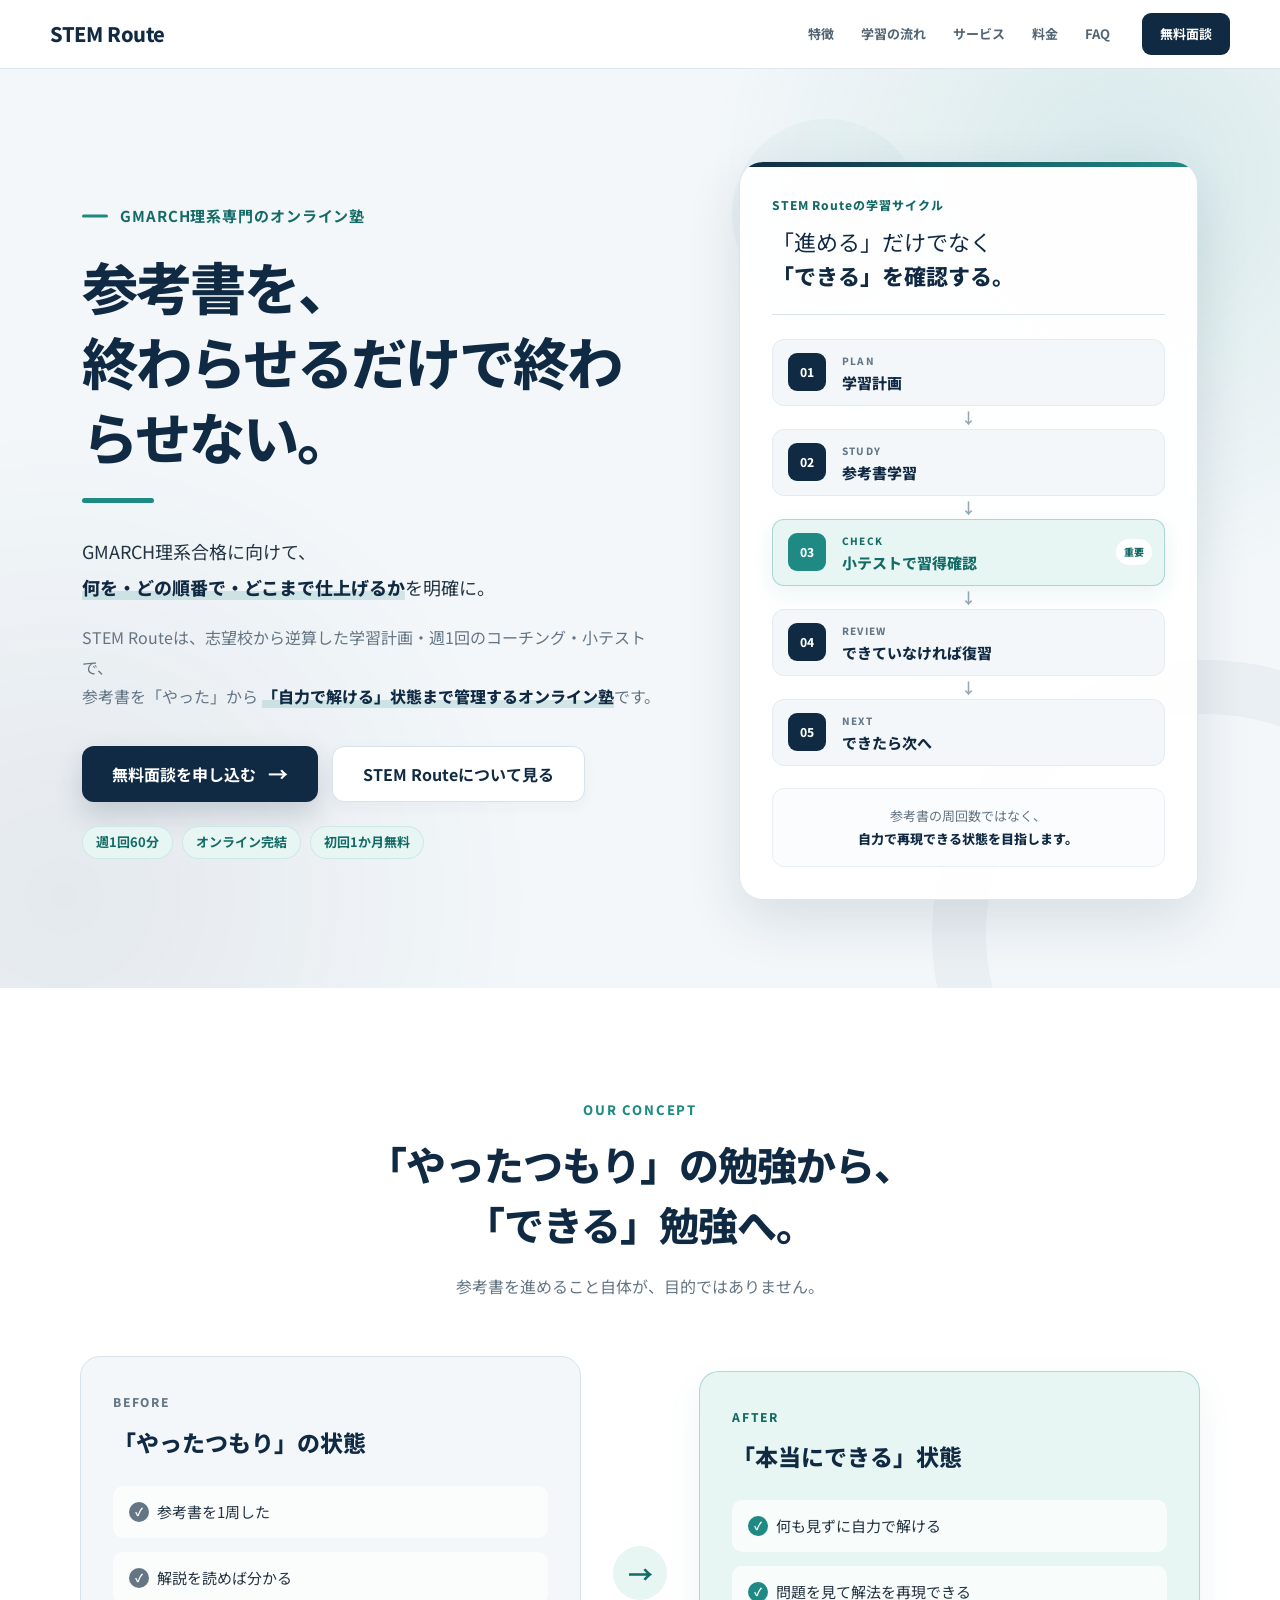
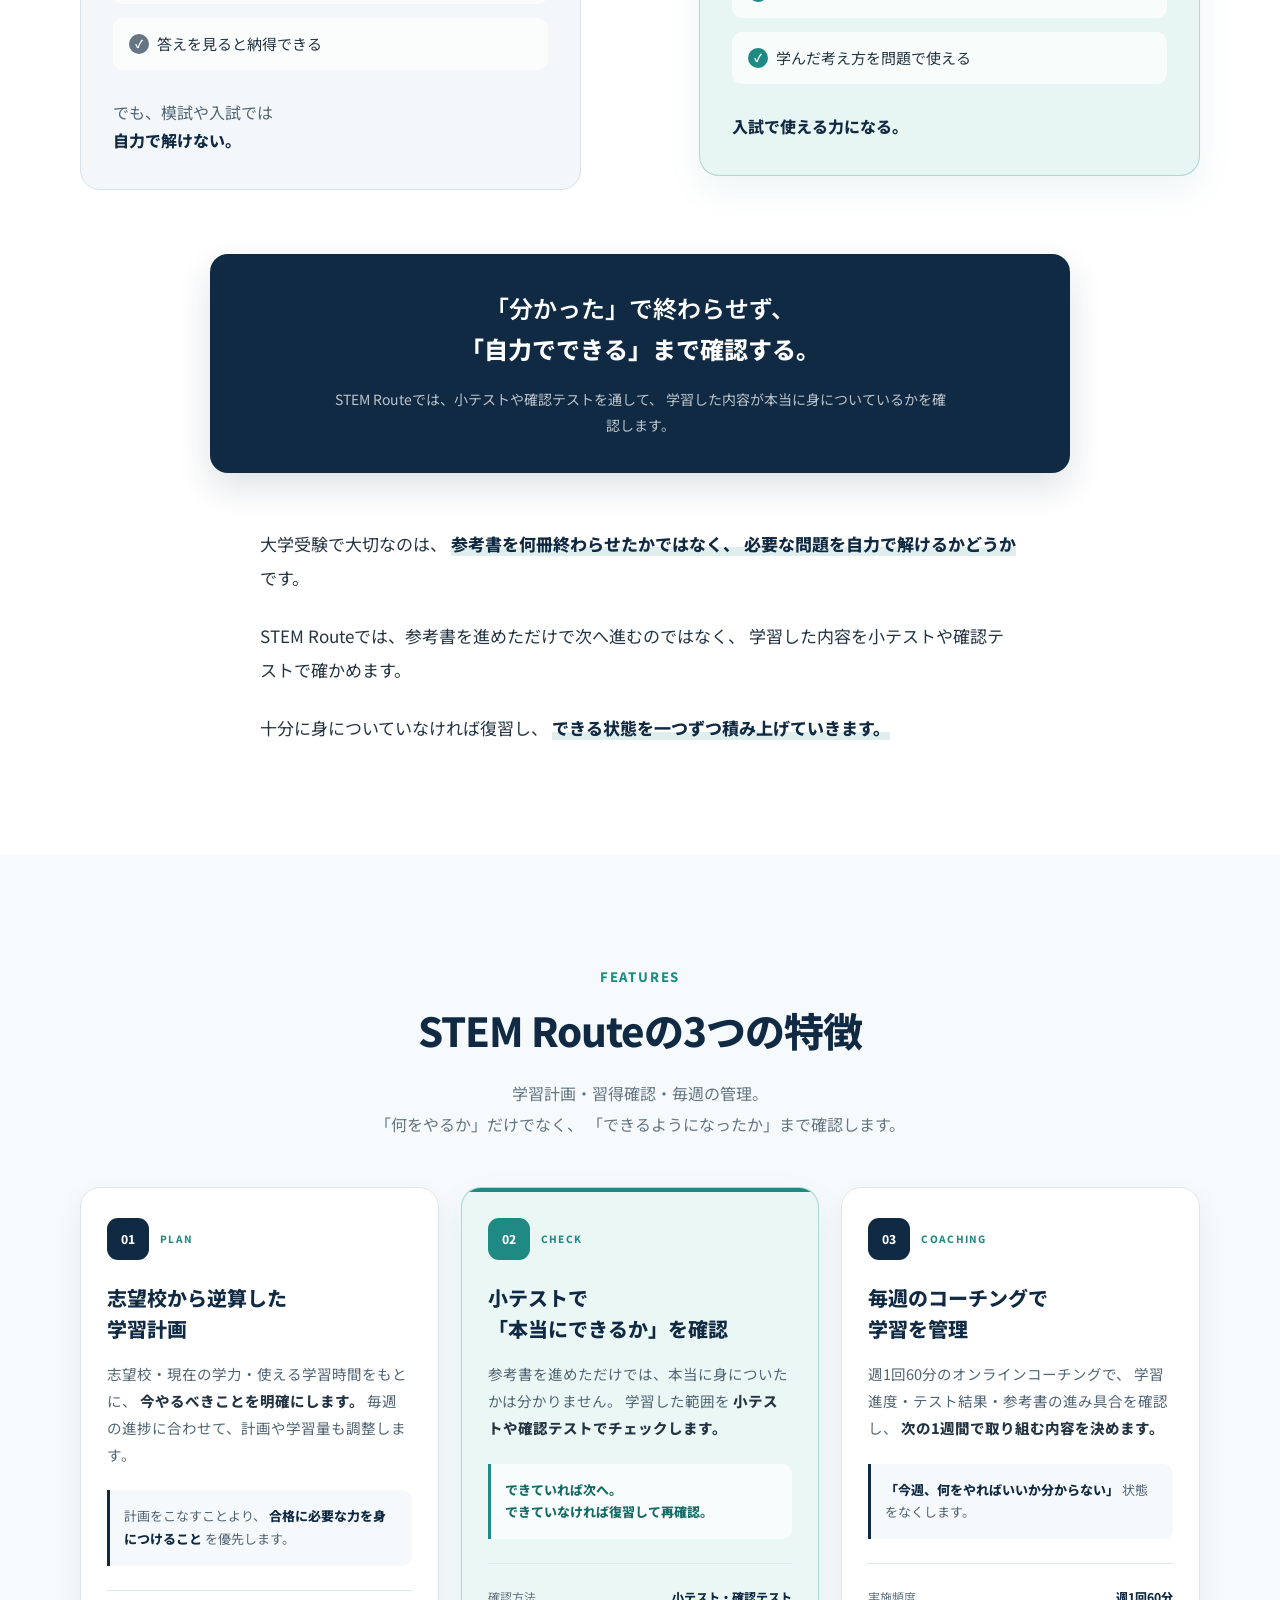
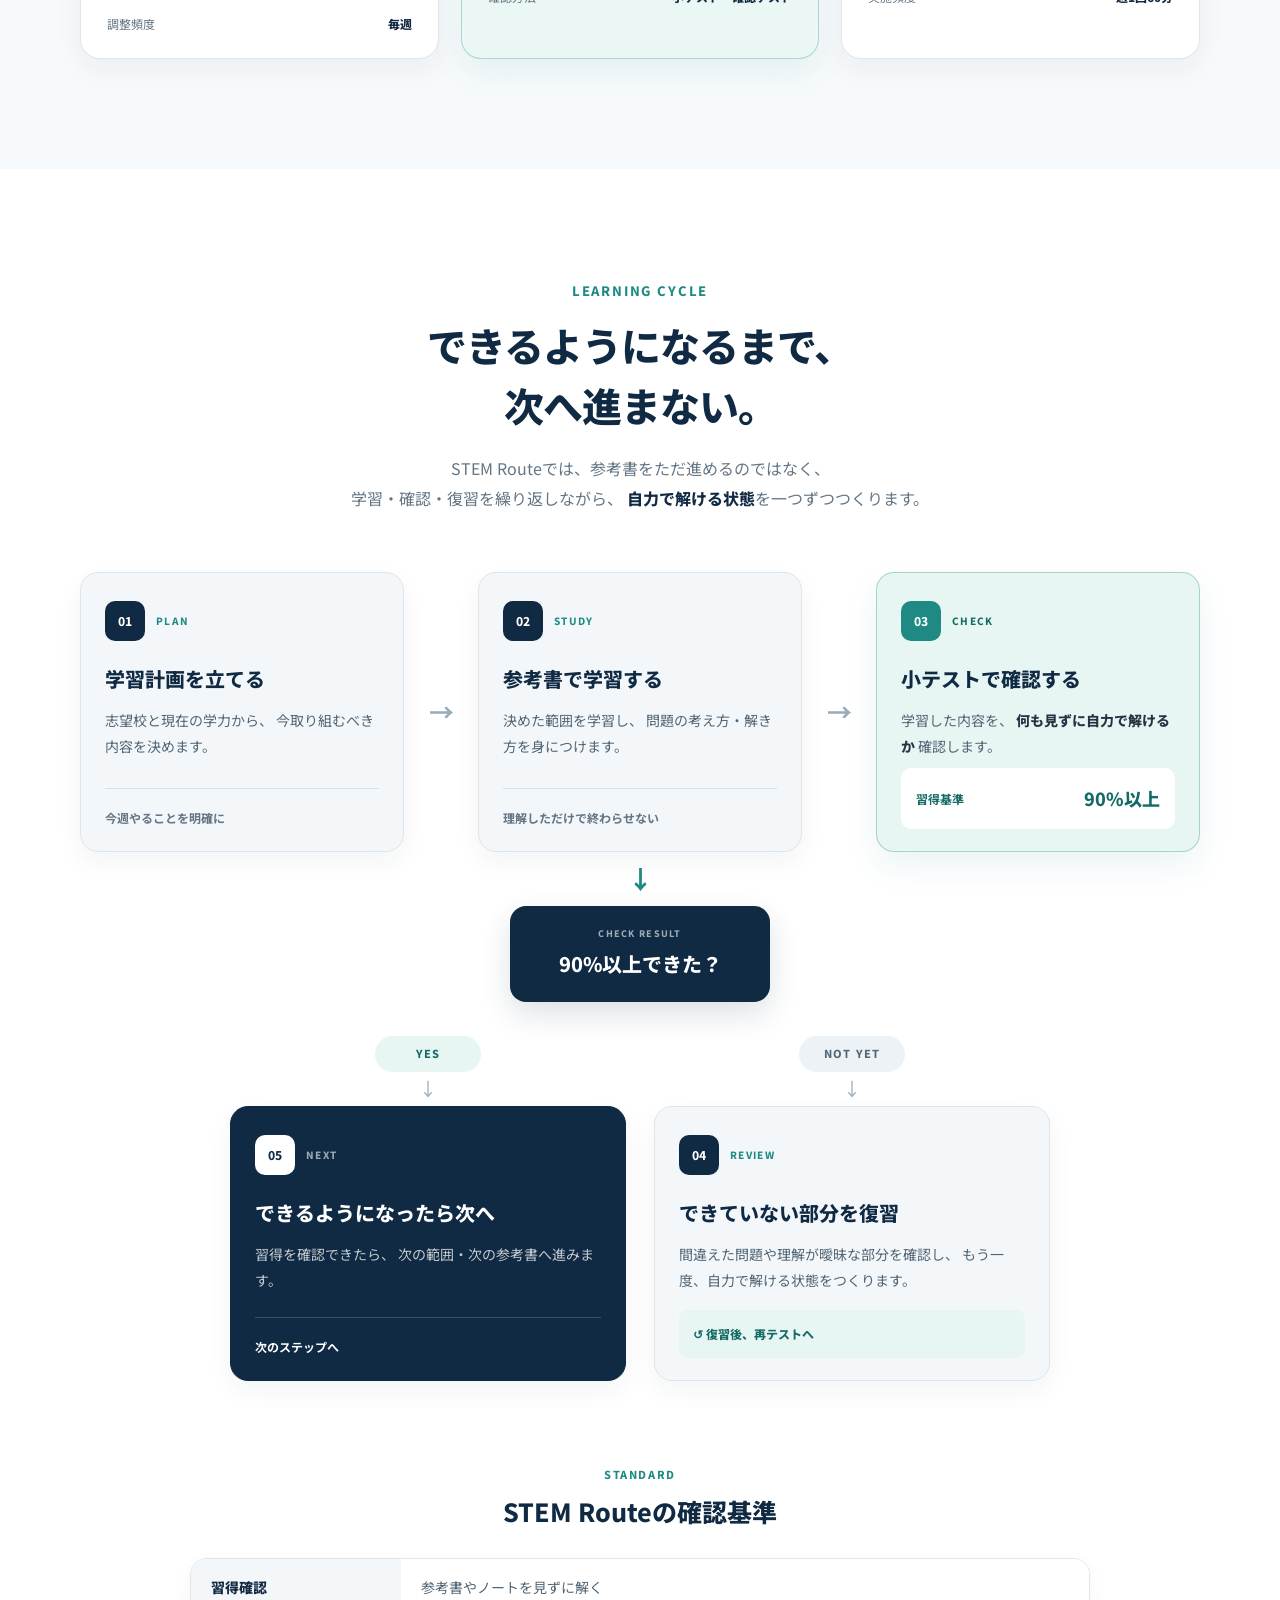
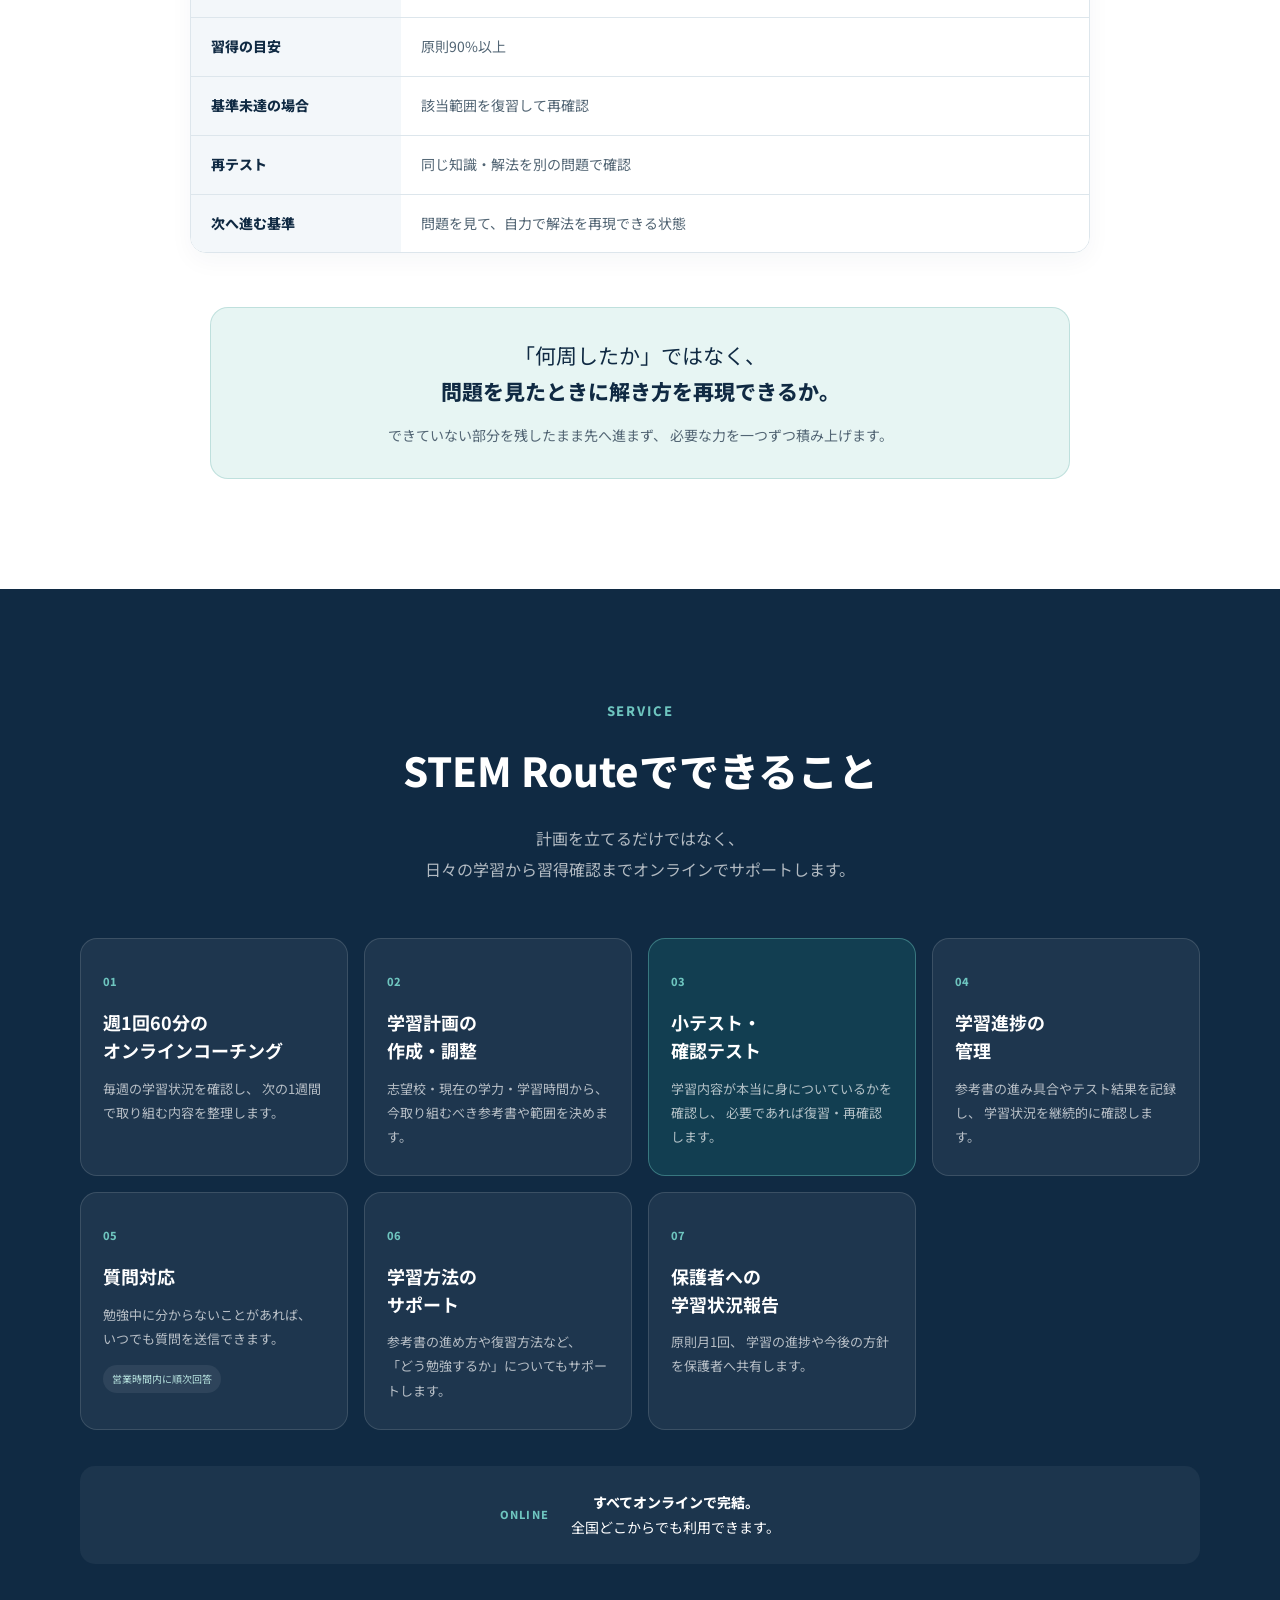
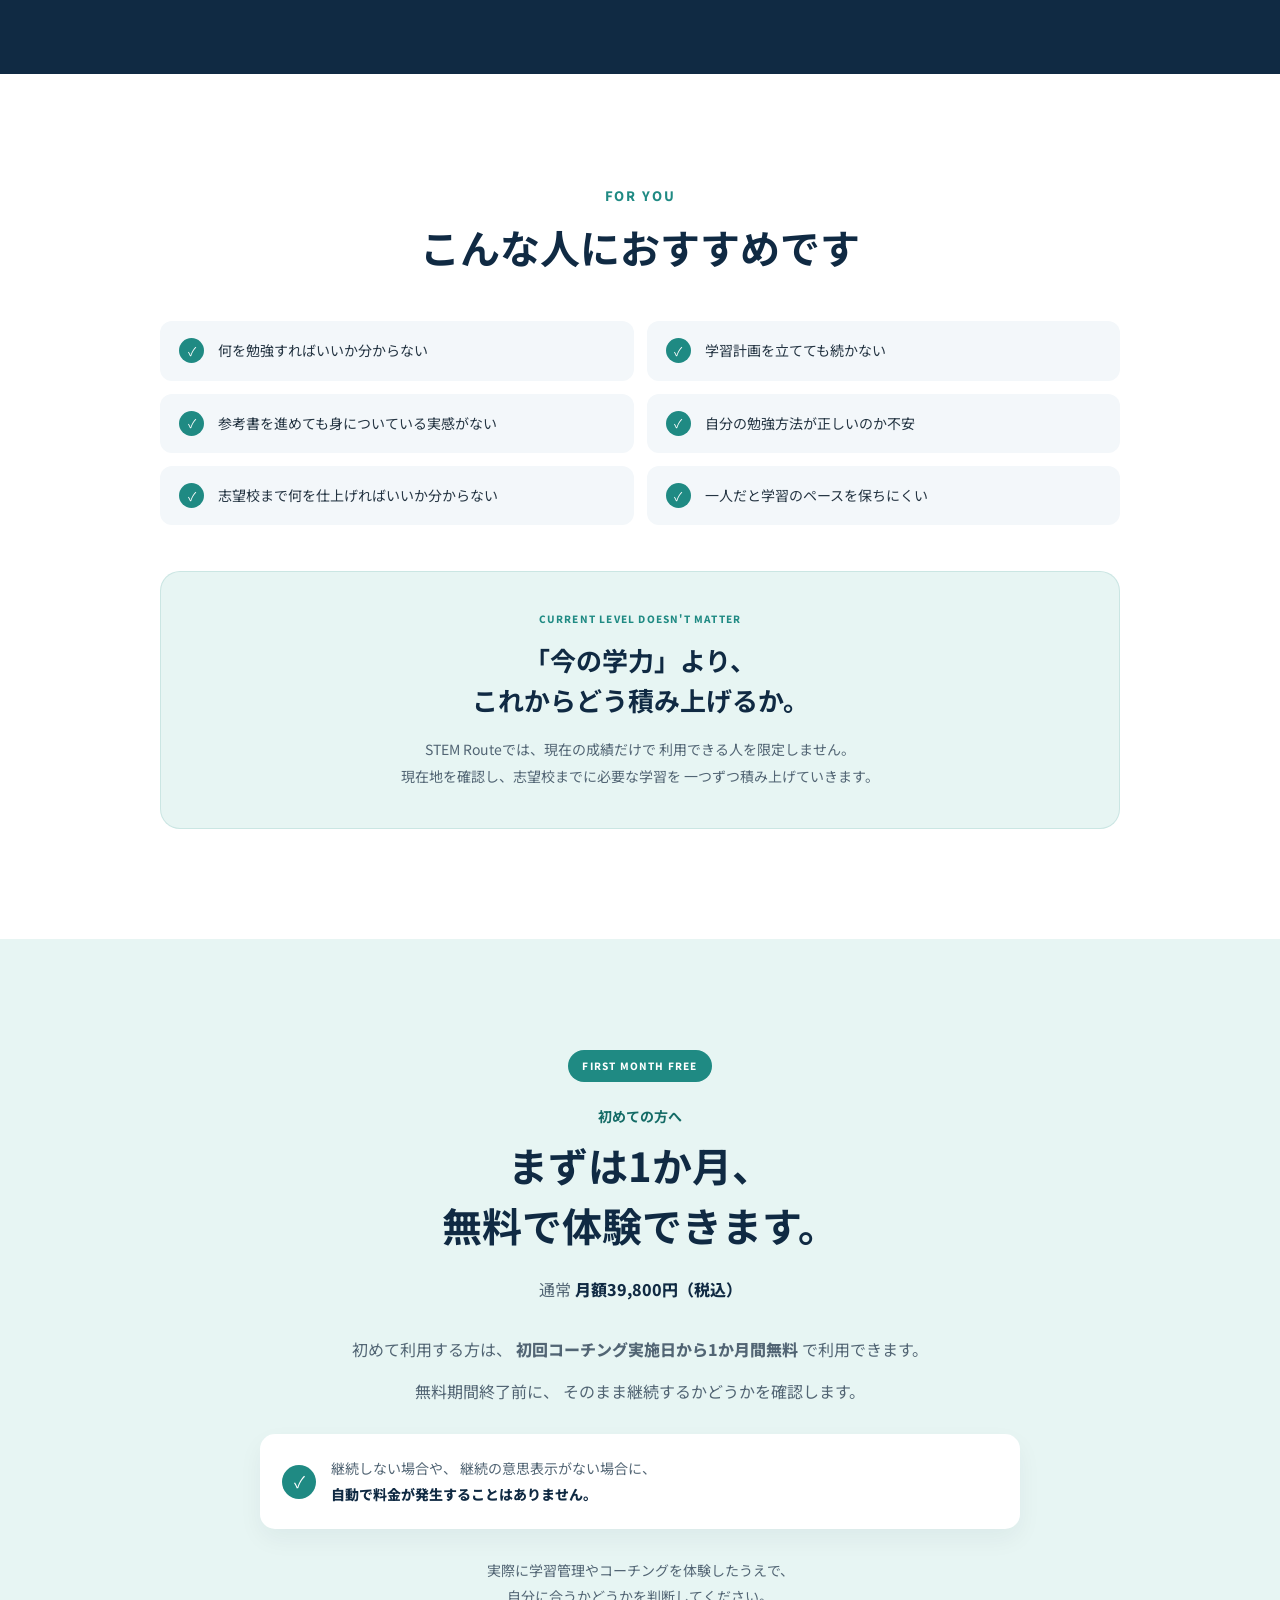
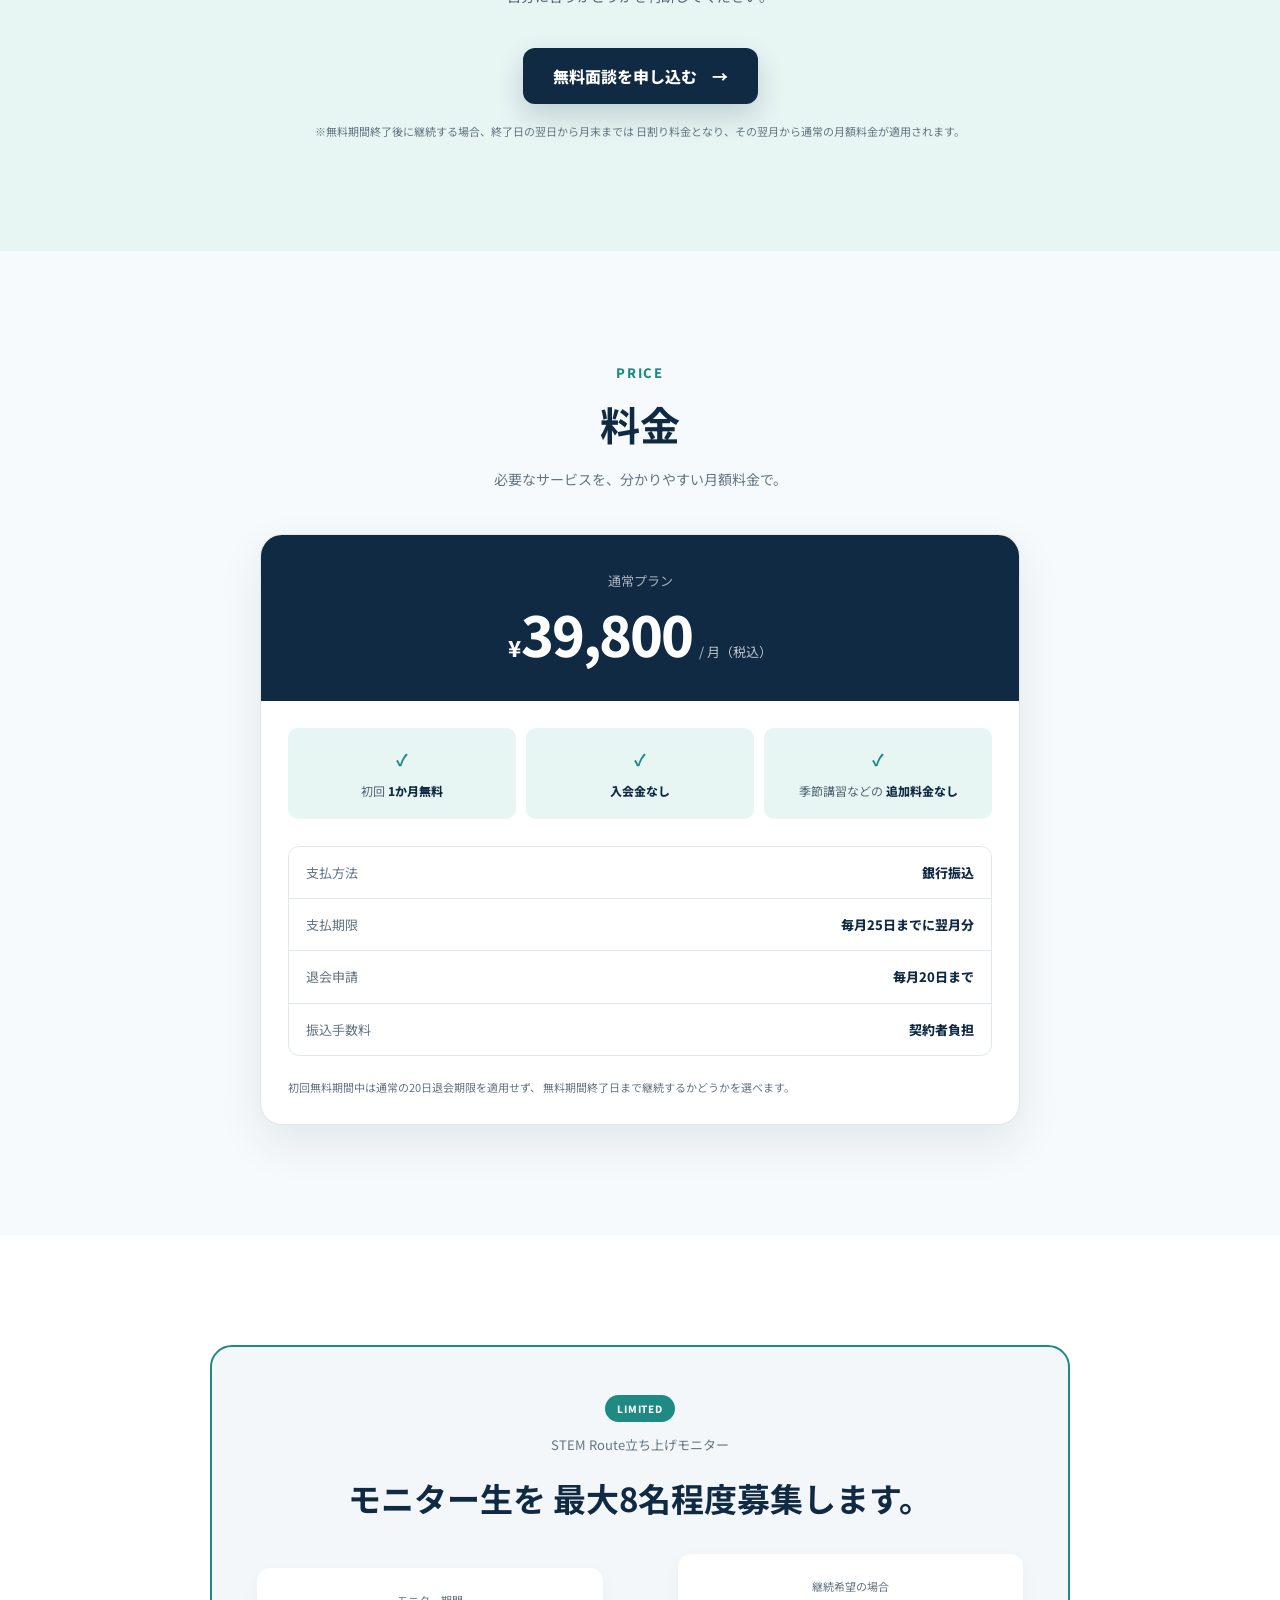
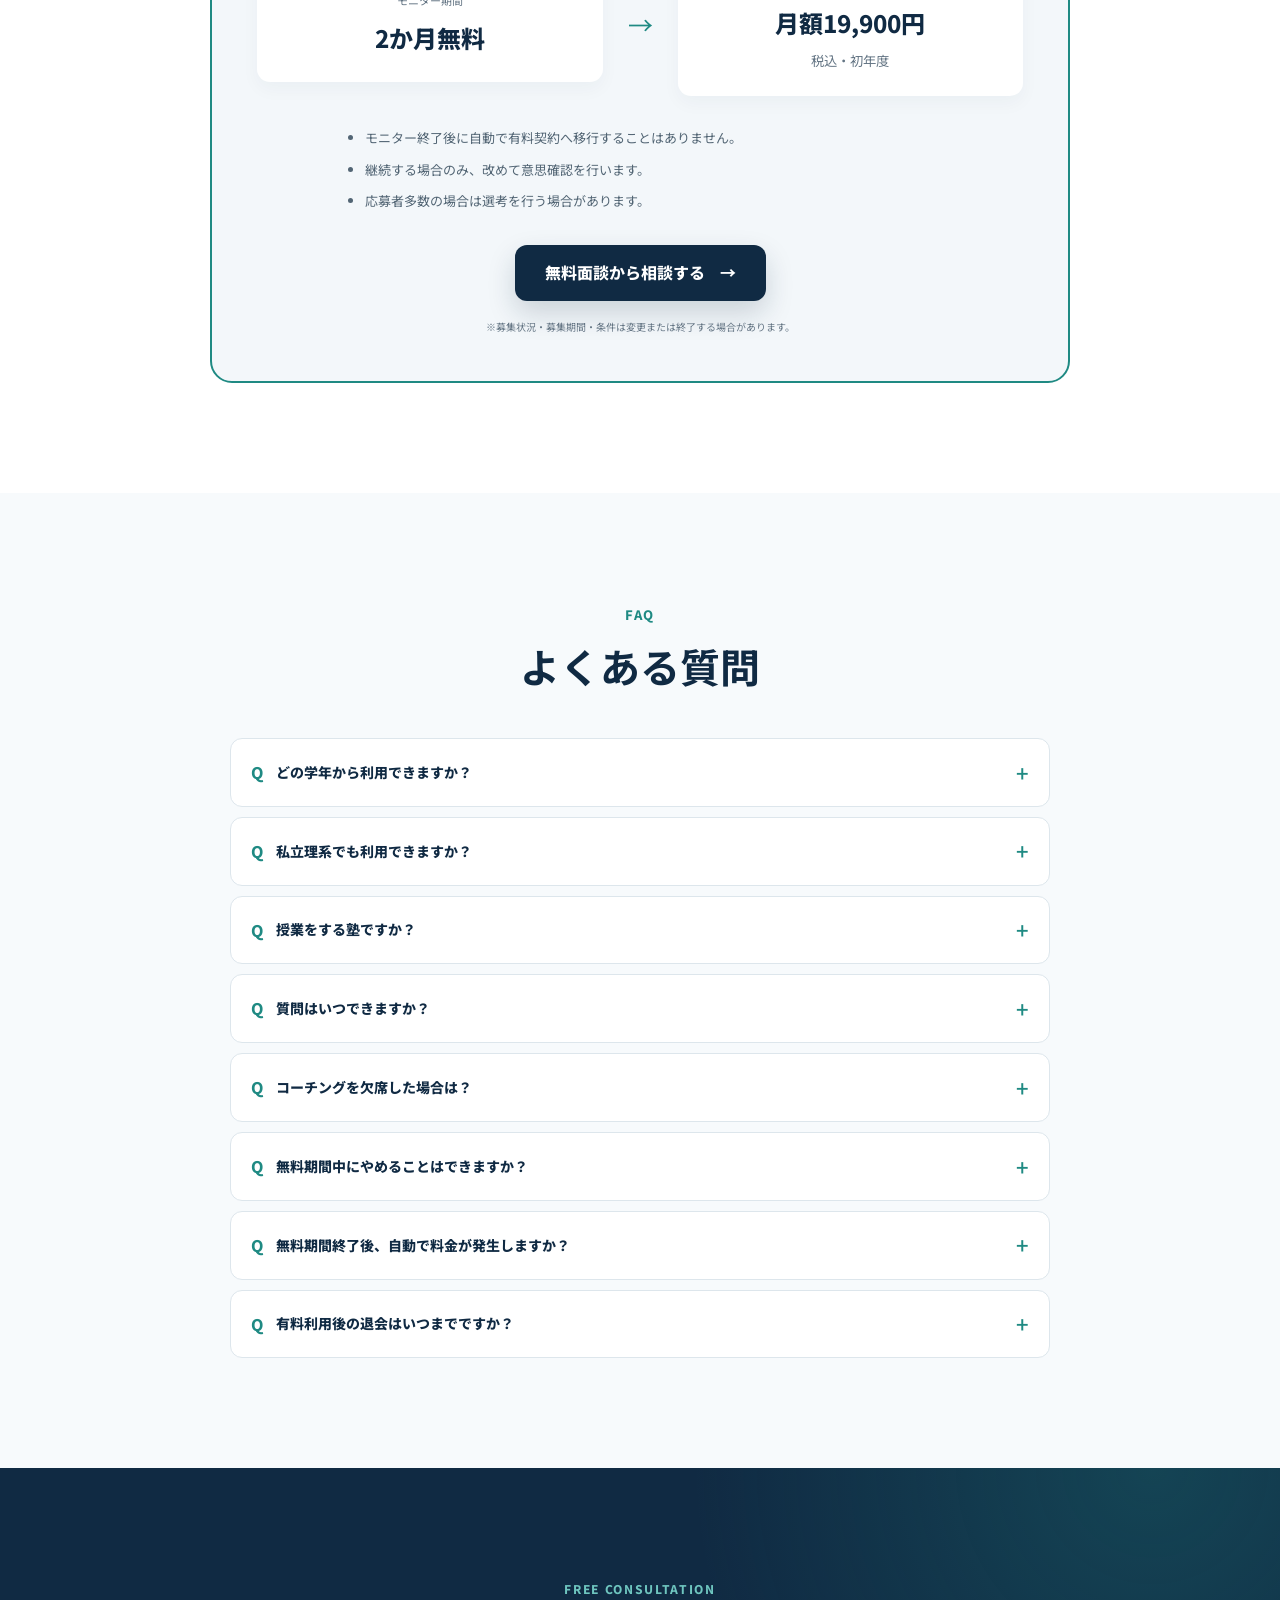
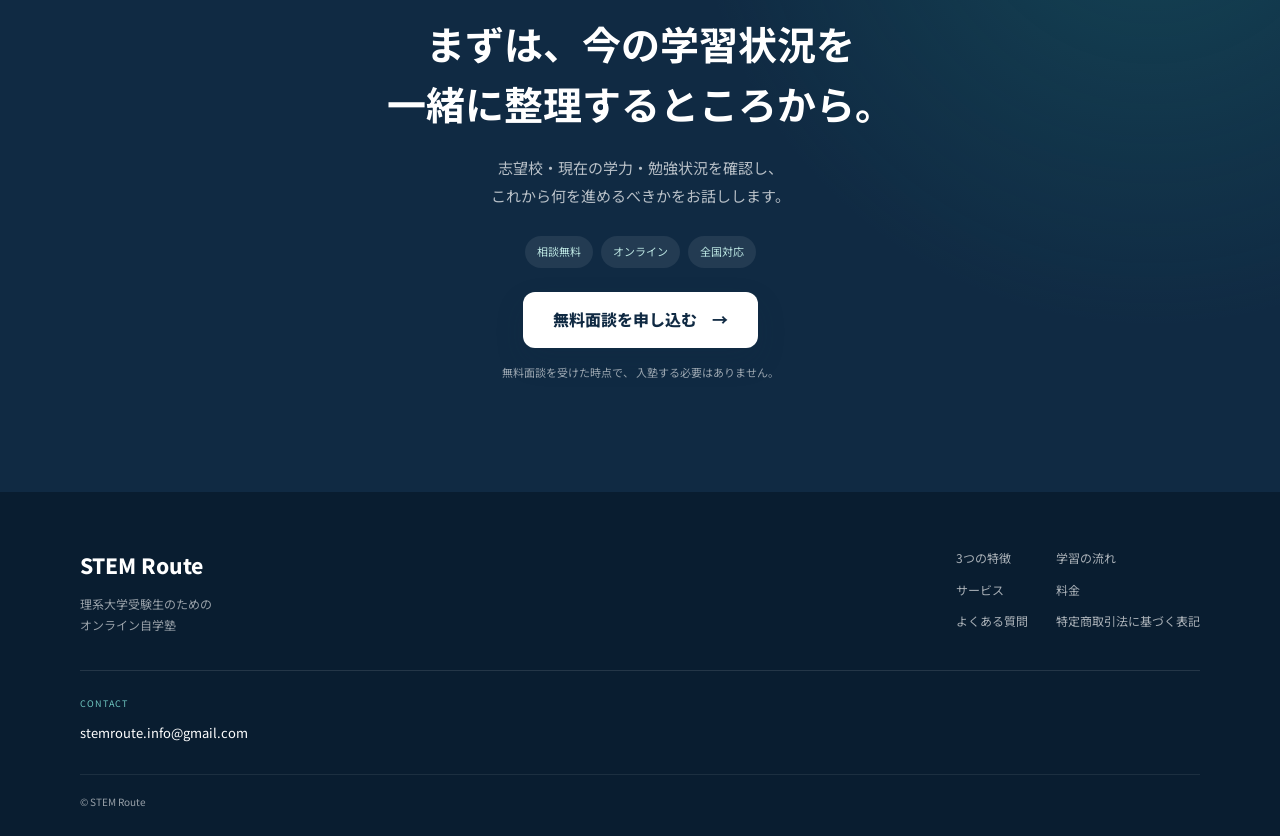
==== commit edf21c71: "Update index.html" ====
--- a/index.html
+++ b/index.html
@@ -10,13 +10,11 @@
   >
 
   <meta
-    name="description"
-    content="STEM Routeは、参考書を終わらせるだけでなく、自力で解ける状態まで確認する理系大学受験生向けオンライン自学塾です。"
-  >
-
-  <title>
-    STEM Route｜理系大学受験生のためのオンライン自学塾
-  </title>
+  name="description"
+  content="STEM RouteはGMARCH理系専門のオンライン塾です。志望校から逆算した学習計画、週1回のコーチング、小テストで、参考書を「やった」で終わらせず「自力で解ける」状態まで管理します。初回1か月無料。"
+>
+
+<title>STEM Route｜GMARCH理系専門のオンライン塾</title>
 
   <!-- Google Font -->
   <link rel="preconnect" href="https://fonts.googleapis.com">
@@ -86,34 +84,29 @@
 
         <div class="hero-content">
 
-          <p class="hero-label">
-            理系大学受験生のためのオンライン自学塾
-          </p>
-
-          <h1 class="hero-title">
-            参考書を、<br>
-            終わらせるだけで終わらせない。
-          </h1>
-
-          <div class="hero-description">
-
-            <p>
-              STEM Routeは、<br>
-              「どこまで進んだか」ではなく、<br>
-
-              <strong>
-                「どこまで自力でできるようになったか」
-              </strong>
-
-              を大切にします。
-            </p>
-
-            <p class="hero-subtext">
-              学習計画・週1回のコーチング・小テストで、<br class="pc-only">
-              参考書の内容を本当に使える力に変えていきます。
-            </p>
-
-          </div>
+         <p class="hero-label">
+  GMARCH理系専門のオンライン塾
+</p>
+
+<h1 class="hero-title">
+  参考書を、<br>
+  終わらせるだけで終わらせない。
+</h1>
+
+<div class="hero-description">
+
+  <p>
+    GMARCH理系合格に向けて、<br>
+    <strong>何を・どの順番で・どこまで仕上げるか</strong>を明確に。
+  </p>
+
+  <p class="hero-subtext">
+    STEM Routeは、志望校から逆算した学習計画・週1回のコーチング・小テストで、<br class="pc-only">
+    参考書を「やった」から
+    <strong>「自力で解ける」状態まで管理するオンライン塾</strong>です。
+  </p>
+
+</div>
 
 
           <!-- CTA -->
--- a/style.css
+++ b/style.css
@@ -1,51 +1,68 @@
-/* =========================================
-   STEM Route - First View
-   style.css
-========================================= */
-
-
-/* ---------- カラールール ---------- */
+/* =========================================================
+   STEM Route
+   Complete Stylesheet
+========================================================= */
+
+
+/* =========================================================
+   COLOR / DESIGN TOKENS
+========================================================= */
 
 :root {
+
   --navy: #102A43;
   --navy-hover: #173F5F;
+  --navy-dark: #091D30;
 
   --teal: #1F8A83;
   --teal-dark: #146B66;
   --teal-light: #E7F5F3;
+  --teal-pale: #EAF7F5;
 
   --blue-gray: #F3F7FA;
-  --blue-gray-2: #EAF0F5;
+  --section-gray: #F7FAFC;
 
   --text: #243442;
-  --sub-text: #647584;
+  --text-soft: #526574;
+  --text-muted: #647584;
 
   --border: #D8E2EA;
+  --border-light: #DDE6EC;
 
   --white: #FFFFFF;
 
   --shadow-soft:
-    0 14px 40px rgba(16, 42, 67, 0.08);
+    0 10px 28px rgba(16, 42, 67, 0.06);
 
   --shadow-card:
-    0 20px 55px rgba(16, 42, 67, 0.12);
-}
-
-
-/* =========================================
-   RESET / BASIC
-========================================= */
+    0 18px 45px rgba(16, 42, 67, 0.09);
+
+  --shadow-button:
+    0 12px 28px rgba(16, 42, 67, 0.18);
+
+}
+
+
+/* =========================================================
+   RESET
+========================================================= */
 
 * {
   box-sizing: border-box;
 }
 
+
 html {
   scroll-behavior: smooth;
 }
 
+
 body {
   margin: 0;
+
+  color: var(--text);
+
+  background: var(--white);
 
   font-family:
     "Noto Sans JP",
@@ -53,13 +70,10 @@
     "Hiragino Kaku Gothic ProN",
     sans-serif;
 
-  color: var(--text);
-
-  background: var(--white);
-
   line-height: 1.8;
 
   -webkit-font-smoothing: antialiased;
+  -moz-osx-font-smoothing: grayscale;
 }
 
 
@@ -68,25 +82,190 @@
 }
 
 
+img {
+  max-width: 100%;
+
+  display: block;
+}
+
+
 strong {
   font-weight: 800;
 }
 
 
-/* =========================================
-   HERO SECTION
-========================================= */
+section {
+  scroll-margin-top: 78px;
+}
+
+
+/* =========================================================
+   HEADER
+========================================================= */
+
+.site-header {
+  position: sticky;
+
+  top: 0;
+
+  z-index: 1000;
+
+  background:
+    rgba(255, 255, 255, 0.94);
+
+  border-bottom:
+    1px solid
+    rgba(216, 226, 234, 0.85);
+
+  backdrop-filter: blur(12px);
+
+  -webkit-backdrop-filter: blur(12px);
+}
+
+
+.site-header-inner {
+  width:
+    calc(100% - 40px);
+
+  max-width:
+    1180px;
+
+  height:
+    68px;
+
+  margin:
+    0 auto;
+
+  display:
+    flex;
+
+  align-items:
+    center;
+
+  gap:
+    32px;
+}
+
+
+.site-logo {
+  margin-right:
+    auto;
+
+  color:
+    var(--navy);
+
+  font-size:
+    20px;
+
+  font-weight:
+    800;
+
+  letter-spacing:
+    -0.02em;
+
+  text-decoration:
+    none;
+}
+
+
+.site-nav {
+  display:
+    flex;
+
+  align-items:
+    center;
+
+  gap:
+    27px;
+}
+
+
+.site-nav a {
+  color:
+    var(--text-soft);
+
+  font-size:
+    13px;
+
+  font-weight:
+    700;
+
+  text-decoration:
+    none;
+
+  transition:
+    color 0.18s ease;
+}
+
+
+.site-nav a:hover {
+  color:
+    var(--teal);
+}
+
+
+.header-cta {
+  padding:
+    9px
+    18px;
+
+  color:
+    var(--white);
+
+  background:
+    var(--navy);
+
+  border-radius:
+    9px;
+
+  font-size:
+    13px;
+
+  font-weight:
+    700;
+
+  text-decoration:
+    none;
+
+  transition:
+    transform 0.18s ease,
+    background 0.18s ease,
+    box-shadow 0.18s ease;
+}
+
+
+.header-cta:hover {
+  background:
+    var(--navy-hover);
+
+  transform:
+    translateY(-1px);
+
+  box-shadow:
+    0 8px 20px
+    rgba(16, 42, 67, 0.16);
+}
+
+
+/* =========================================================
+   HERO
+========================================================= */
 
 .hero {
-  position: relative;
-
-  min-height: 100vh;
-
-  overflow: hidden;
-
-  display: flex;
-
-  align-items: center;
+  position:
+    relative;
+
+  min-height:
+    calc(100vh - 68px);
+
+  overflow:
+    hidden;
+
+  display:
+    flex;
+
+  align-items:
+    center;
 
   background:
     radial-gradient(
@@ -103,90 +282,106 @@
 }
 
 
-/* 背景の大きな円 */
-
 .hero::before {
-  content: "";
-
-  position: absolute;
-
-  width: 440px;
-  height: 440px;
-
-  right: -200px;
-  bottom: -220px;
-
-  border: 54px solid rgba(16, 42, 67, 0.035);
-
-  border-radius: 50%;
-}
-
-
-/* 背景の青緑アクセント */
+  content:
+    "";
+
+  position:
+    absolute;
+
+  width:
+    440px;
+
+  height:
+    440px;
+
+  right:
+    -200px;
+
+  bottom:
+    -220px;
+
+  border:
+    54px solid
+    rgba(16, 42, 67, 0.035);
+
+  border-radius:
+    50%;
+}
+
 
 .hero::after {
-  content: "";
-
-  position: absolute;
-
-  width: 190px;
-  height: 190px;
-
-  top: 50px;
-  right: 28%;
+  content:
+    "";
+
+  position:
+    absolute;
+
+  width:
+    190px;
+
+  height:
+    190px;
+
+  top:
+    50px;
+
+  right:
+    28%;
 
   background:
     rgba(31, 138, 131, 0.04);
 
-  border-radius: 50%;
-}
-
-
-/* =========================================
-   HERO CONTAINER
-========================================= */
+  border-radius:
+    50%;
+}
+
 
 .hero-container {
-  position: relative;
-
-  z-index: 2;
-
-  width: 100%;
-
-  max-width: 1180px;
-
-  margin: 0 auto;
+  position:
+    relative;
+
+  z-index:
+    2;
+
+  width:
+    100%;
+
+  max-width:
+    1180px;
+
+  margin:
+    0 auto;
 
   padding:
-    100px
+    92px
     32px
-    90px;
-
-  display: grid;
+    88px;
+
+  display:
+    grid;
 
   grid-template-columns:
     minmax(0, 1.12fr)
     minmax(360px, 0.88fr);
 
-  gap: 72px;
-
-  align-items: center;
-}
-
-
-/* =========================================
-   LEFT CONTENT
-========================================= */
+  gap:
+    72px;
+
+  align-items:
+    center;
+}
+
 
 .hero-content {
-  max-width: 650px;
-}
-
-
-/* ---------- 上部ラベル ---------- */
+  max-width:
+    650px;
+}
+
 
 .hero-label {
-  position: relative;
+  position:
+    relative;
 
   margin:
     0
@@ -211,15 +406,23 @@
 
 
 .hero-label::before {
-  content: "";
-
-  position: absolute;
-
-  left: 0;
-  top: 50%;
-
-  width: 26px;
-  height: 3px;
+  content:
+    "";
+
+  position:
+    absolute;
+
+  left:
+    0;
+
+  top:
+    50%;
+
+  width:
+    26px;
+
+  height:
+    3px;
 
   transform:
     translateY(-50%);
@@ -232,10 +435,9 @@
 }
 
 
-/* ---------- メイン見出し ---------- */
-
 .hero-title {
-  margin: 0;
+  margin:
+    0;
 
   color:
     var(--navy);
@@ -254,15 +456,18 @@
 }
 
 
-/* 見出し下に細いアクセント線 */
-
 .hero-title::after {
-  content: "";
-
-  display: block;
-
-  width: 72px;
-  height: 5px;
+  content:
+    "";
+
+  display:
+    block;
+
+  width:
+    72px;
+
+  height:
+    5px;
 
   margin-top:
     24px;
@@ -274,10 +479,6 @@
     999px;
 }
 
-
-/* =========================================
-   DESCRIPTION
-========================================= */
 
 .hero-description {
   margin-top:
@@ -300,9 +501,6 @@
 .hero-description strong {
   color:
     var(--navy);
-
-  font-weight:
-    800;
 
   background:
     linear-gradient(
@@ -312,14 +510,12 @@
 }
 
 
-/* 補足説明 */
-
 .hero-subtext {
   margin-top:
     18px !important;
 
   color:
-    var(--sub-text);
+    var(--text-muted);
 
   font-size:
     16px;
@@ -329,9 +525,9 @@
 }
 
 
-/* =========================================
-   BUTTONS
-========================================= */
+/* =========================================================
+   HERO BUTTONS
+========================================================= */
 
 .hero-buttons {
   margin-top:
@@ -371,14 +567,14 @@
   border-radius:
     12px;
 
+  font-size:
+    16px;
+
+  font-weight:
+    700;
+
   text-decoration:
     none;
-
-  font-size:
-    16px;
-
-  font-weight:
-    700;
 
   transition:
     transform 0.2s ease,
@@ -388,8 +584,6 @@
 }
 
 
-/* ---------- メインボタン ---------- */
-
 .hero-button-main {
   color:
     var(--white);
@@ -398,8 +592,7 @@
     var(--navy);
 
   box-shadow:
-    0 12px 30px
-    rgba(16, 42, 67, 0.20);
+    var(--shadow-button);
 }
 
 
@@ -415,8 +608,6 @@
     rgba(16, 42, 67, 0.24);
 }
 
-
-/* 矢印 */
 
 .button-arrow {
   font-size:
@@ -434,8 +625,6 @@
 }
 
 
-/* ---------- サブボタン ---------- */
-
 .hero-button-sub {
   color:
     var(--navy);
@@ -454,11 +643,11 @@
 
 
 .hero-button-sub:hover {
+  transform:
+    translateY(-2px);
+
   border-color:
     #BCCAD5;
-
-  transform:
-    translateY(-2px);
 
   box-shadow:
     0 10px 24px
@@ -466,9 +655,9 @@
 }
 
 
-/* =========================================
-   BADGES
-========================================= */
+/* =========================================================
+   HERO BADGES
+========================================================= */
 
 .hero-badges {
   margin-top:
@@ -486,19 +675,19 @@
 
 
 .hero-badge {
-  display:
-    inline-flex;
-
-  align-items:
-    center;
-
-  justify-content:
-    center;
-
   padding:
     7px
     13px;
 
+  display:
+    inline-flex;
+
+  align-items:
+    center;
+
+  justify-content:
+    center;
+
   color:
     var(--teal-dark);
 
@@ -523,9 +712,9 @@
 }
 
 
-/* =========================================
-   RIGHT VISUAL
-========================================= */
+/* =========================================================
+   HERO CYCLE CARD
+========================================================= */
 
 .hero-visual {
   width:
@@ -533,10 +722,6 @@
 }
 
 
-/* =========================================
-   CYCLE CARD
-========================================= */
-
 .cycle-card {
   position:
     relative;
@@ -558,20 +743,23 @@
     24px;
 
   box-shadow:
-    var(--shadow-card);
-}
-
-
-/* 上部アクセント */
+    0 20px 55px
+    rgba(16, 42, 67, 0.12);
+}
+
 
 .cycle-card::before {
-  content: "";
+  content:
+    "";
 
   position:
     absolute;
 
-  top: 0;
-  left: 0;
+  top:
+    0;
+
+  left:
+    0;
 
   width:
     100%;
@@ -588,10 +776,6 @@
 }
 
 
-/* =========================================
-   CYCLE HEADER
-========================================= */
-
 .cycle-card-header {
   padding-bottom:
     22px;
@@ -637,16 +821,6 @@
 }
 
 
-.cycle-title strong {
-  font-weight:
-    800;
-}
-
-
-/* =========================================
-   STEPS
-========================================= */
-
 .cycle-steps {
   margin-top:
     24px;
@@ -659,8 +833,6 @@
 }
 
 
-/* ---------- 各ステップ ---------- */
-
 .cycle-step {
   min-height:
     64px;
@@ -708,10 +880,6 @@
 }
 
 
-/* =========================================
-   STEP NUMBER
-========================================= */
-
 .step-number {
   width:
     38px;
@@ -745,10 +913,6 @@
 }
 
 
-/* =========================================
-   STEP TEXT
-========================================= */
-
 .step-text {
   display:
     flex;
@@ -763,7 +927,7 @@
 
 .step-label {
   color:
-    var(--sub-text);
+    var(--text-muted);
 
   font-size:
     10px;
@@ -783,17 +947,10 @@
   font-size:
     15px;
 
-  font-weight:
-    800;
-
   line-height:
     1.4;
 }
 
-
-/* =========================================
-   STEP ARROW
-========================================= */
 
 .cycle-arrow {
   height:
@@ -819,10 +976,6 @@
 }
 
 
-/* =========================================
-   HIGHLIGHT STEP
-========================================= */
-
 .cycle-step-highlight {
   position:
     relative;
@@ -897,10 +1050,6 @@
 }
 
 
-/* =========================================
-   CYCLE MESSAGE
-========================================= */
-
 .cycle-message {
   margin-top:
     22px;
@@ -910,7 +1059,7 @@
     18px;
 
   color:
-    var(--sub-text);
+    var(--text-muted);
 
   background:
     #FAFCFD;
@@ -936,15 +1085,3796 @@
 .cycle-message strong {
   color:
     var(--navy);
+}
+
+
+/* =========================================================
+   OUR CONCEPT
+========================================================= */
+
+.concept-section {
+  padding:
+    110px
+    20px;
+
+  background:
+    var(--white);
+}
+
+
+.concept-container {
+  width:
+    100%;
+
+  max-width:
+    1120px;
+
+  margin:
+    0 auto;
+}
+
+
+.concept-heading {
+  max-width:
+    760px;
+
+  margin:
+    0 auto 56px;
+
+  text-align:
+    center;
+}
+
+
+.concept-label {
+  margin:
+    0
+    0
+    12px;
+
+  color:
+    var(--teal);
+
+  font-size:
+    13px;
 
   font-weight:
     800;
-}
-
-
-/* =========================================
+
+  letter-spacing:
+    0.14em;
+}
+
+
+.concept-title {
+  margin:
+    0;
+
+  color:
+    var(--navy);
+
+  font-size:
+    40px;
+
+  font-weight:
+    800;
+
+  line-height:
+    1.5;
+
+  letter-spacing:
+    -0.025em;
+}
+
+
+.concept-lead {
+  margin:
+    18px
+    0
+    0;
+
+  color:
+    var(--text-muted);
+
+  font-size:
+    16px;
+
+  line-height:
+    1.8;
+}
+
+
+/* =========================================================
+   CONCEPT BEFORE / AFTER
+========================================================= */
+
+.concept-compare {
+  display:
+    grid;
+
+  grid-template-columns:
+    minmax(0, 1fr)
+    70px
+    minmax(0, 1fr);
+
+  gap:
+    24px;
+
+  align-items:
+    center;
+}
+
+
+.concept-card {
+  min-height:
+    390px;
+
+  padding:
+    34px
+    32px;
+
+  display:
+    flex;
+
+  flex-direction:
+    column;
+
+  border-radius:
+    20px;
+}
+
+
+.concept-card-before {
+  background:
+    var(--blue-gray);
+
+  border:
+    1px solid
+    var(--border);
+}
+
+
+.concept-card-after {
+  background:
+    var(--teal-light);
+
+  border:
+    1px solid
+    rgba(31, 138, 131, 0.28);
+
+  box-shadow:
+    0 14px 34px
+    rgba(31, 138, 131, 0.08);
+}
+
+
+.concept-card-label {
+  margin:
+    0
+    0
+    12px;
+
+  color:
+    var(--text-muted);
+
+  font-size:
+    12px;
+
+  font-weight:
+    800;
+
+  letter-spacing:
+    0.15em;
+}
+
+
+.concept-card-after
+.concept-card-label {
+  color:
+    var(--teal-dark);
+}
+
+
+.concept-card h3 {
+  margin:
+    0
+    0
+    26px;
+
+  color:
+    var(--navy);
+
+  font-size:
+    23px;
+
+  font-weight:
+    800;
+
+  line-height:
+    1.5;
+}
+
+
+.concept-list {
+  margin:
+    0;
+
+  padding:
+    0;
+
+  display:
+    flex;
+
+  flex-direction:
+    column;
+
+  gap:
+    14px;
+
+  list-style:
+    none;
+}
+
+
+.concept-list li {
+  position:
+    relative;
+
+  padding:
+    14px
+    15px
+    14px
+    44px;
+
+  color:
+    var(--text);
+
+  background:
+    rgba(255, 255, 255, 0.72);
+
+  border-radius:
+    10px;
+
+  font-size:
+    15px;
+
+  line-height:
+    1.6;
+}
+
+
+.concept-list li::before {
+  content:
+    "✓";
+
+  position:
+    absolute;
+
+  left:
+    16px;
+
+  top:
+    50%;
+
+  width:
+    20px;
+
+  height:
+    20px;
+
+  transform:
+    translateY(-50%);
+
+  display:
+    flex;
+
+  align-items:
+    center;
+
+  justify-content:
+    center;
+
+  color:
+    var(--white);
+
+  background:
+    var(--text-muted);
+
+  border-radius:
+    50%;
+
+  font-size:
+    11px;
+
+  font-weight:
+    800;
+}
+
+
+.concept-card-after
+.concept-list li::before {
+  background:
+    var(--teal);
+}
+
+
+.concept-card-bottom {
+  margin:
+    auto
+    0
+    0;
+
+  padding-top:
+    28px;
+
+  color:
+    var(--text-soft);
+
+  font-size:
+    16px;
+
+  line-height:
+    1.8;
+}
+
+
+.concept-card-bottom strong {
+  color:
+    var(--navy);
+}
+
+
+.concept-arrow {
+  width:
+    54px;
+
+  height:
+    54px;
+
+  margin:
+    0 auto;
+
+  display:
+    flex;
+
+  align-items:
+    center;
+
+  justify-content:
+    center;
+
+  color:
+    var(--teal-dark);
+
+  background:
+    var(--teal-light);
+
+  border-radius:
+    50%;
+
+  font-size:
+    25px;
+
+  font-weight:
+    700;
+}
+
+
+.arrow-mobile {
+  display:
+    none;
+}
+
+
+/* =========================================================
+   CONCEPT MESSAGE
+========================================================= */
+
+.concept-message {
+  max-width:
+    860px;
+
+  margin:
+    64px
+    auto
+    0;
+
+  padding:
+    34px
+    40px;
+
+  color:
+    var(--white);
+
+  background:
+    var(--navy);
+
+  border-radius:
+    18px;
+
+  text-align:
+    center;
+
+  box-shadow:
+    0 14px 34px
+    rgba(16, 42, 67, 0.14);
+}
+
+
+.concept-message-main {
+  margin:
+    0;
+
+  font-size:
+    24px;
+
+  font-weight:
+    600;
+
+  line-height:
+    1.7;
+}
+
+
+.concept-message-sub {
+  max-width:
+    620px;
+
+  margin:
+    16px
+    auto
+    0;
+
+  color:
+    rgba(255, 255, 255, 0.72);
+
+  font-size:
+    14px;
+
+  line-height:
+    1.9;
+}
+
+
+.concept-body {
+  max-width:
+    760px;
+
+  margin:
+    54px
+    auto
+    0;
+
+  color:
+    var(--text);
+
+  font-size:
+    17px;
+
+  line-height:
+    2;
+}
+
+
+.concept-body p {
+  margin:
+    0
+    0
+    24px;
+}
+
+
+.concept-body p:last-child {
+  margin-bottom:
+    0;
+}
+
+
+.concept-body strong {
+  color:
+    var(--navy);
+
+  background:
+    linear-gradient(
+      transparent 66%,
+      rgba(31, 138, 131, 0.14) 66%
+    );
+}
+
+
+/* =========================================================
+   FEATURES
+========================================================= */
+
+.features-section {
+  padding:
+    110px
+    20px;
+
+  background:
+    var(--section-gray);
+}
+
+
+.features-container {
+  width:
+    100%;
+
+  max-width:
+    1120px;
+
+  margin:
+    0 auto;
+}
+
+
+.features-heading {
+  max-width:
+    760px;
+
+  margin:
+    0 auto
+    48px;
+
+  text-align:
+    center;
+}
+
+
+.features-label {
+  margin:
+    0
+    0
+    12px;
+
+  color:
+    var(--teal);
+
+  font-size:
+    13px;
+
+  font-weight:
+    800;
+
+  letter-spacing:
+    0.14em;
+}
+
+
+.features-title {
+  margin:
+    0;
+
+  color:
+    var(--navy);
+
+  font-size:
+    40px;
+
+  font-weight:
+    800;
+
+  line-height:
+    1.5;
+
+  letter-spacing:
+    -0.025em;
+}
+
+
+.features-lead {
+  margin:
+    18px
+    auto
+    0;
+
+  color:
+    var(--text-muted);
+
+  font-size:
+    16px;
+
+  line-height:
+    1.9;
+}
+
+
+.features-grid {
+  display:
+    grid;
+
+  grid-template-columns:
+    repeat(3, minmax(0, 1fr));
+
+  gap:
+    22px;
+
+  align-items:
+    stretch;
+}
+
+
+.feature-card {
+  position:
+    relative;
+
+  min-height:
+    0;
+
+  padding:
+    30px
+    26px
+    24px;
+
+  display:
+    flex;
+
+  flex-direction:
+    column;
+
+  background:
+    var(--white);
+
+  border:
+    1px solid
+    var(--border-light);
+
+  border-radius:
+    20px;
+
+  box-shadow:
+    0 10px 28px
+    rgba(16, 42, 67, 0.055);
+
+  transition:
+    transform 0.22s ease,
+    box-shadow 0.22s ease;
+}
+
+
+.feature-card:hover {
+  transform:
+    translateY(-4px);
+
+  box-shadow:
+    0 16px 36px
+    rgba(16, 42, 67, 0.09);
+}
+
+
+.feature-card-highlight {
+  overflow:
+    hidden;
+
+  background:
+    var(--teal-pale);
+
+  border-color:
+    rgba(31, 138, 131, 0.30);
+
+  box-shadow:
+    0 13px 32px
+    rgba(31, 138, 131, 0.09);
+}
+
+
+.feature-card-highlight::before {
+  content:
+    "";
+
+  position:
+    absolute;
+
+  top:
+    0;
+
+  left:
+    0;
+
+  width:
+    100%;
+
+  height:
+    4px;
+
+  background:
+    var(--teal);
+}
+
+
+.feature-top {
+  display:
+    flex;
+
+  align-items:
+    center;
+
+  gap:
+    11px;
+}
+
+
+.feature-number {
+  width:
+    42px;
+
+  height:
+    42px;
+
+  display:
+    flex;
+
+  align-items:
+    center;
+
+  justify-content:
+    center;
+
+  flex-shrink:
+    0;
+
+  color:
+    var(--white);
+
+  background:
+    var(--navy);
+
+  border-radius:
+    11px;
+
+  font-size:
+    12px;
+
+  font-weight:
+    800;
+}
+
+
+.feature-card-highlight
+.feature-number {
+  background:
+    var(--teal);
+}
+
+
+.feature-tag {
+  color:
+    var(--teal);
+
+  font-size:
+    10px;
+
+  font-weight:
+    800;
+
+  letter-spacing:
+    0.13em;
+}
+
+
+.feature-card-title {
+  margin:
+    22px
+    0
+    17px;
+
+  color:
+    var(--navy);
+
+  font-size:
+    20px;
+
+  font-weight:
+    800;
+
+  line-height:
+    1.55;
+}
+
+
+.feature-text {
+  margin:
+    0;
+
+  color:
+    var(--text-soft);
+
+  font-size:
+    14.5px;
+
+  line-height:
+    1.85;
+}
+
+
+.feature-text strong {
+  color:
+    var(--text);
+}
+
+
+.feature-emphasis {
+  margin-top:
+    22px;
+
+  padding:
+    15px
+    14px;
+
+  color:
+    var(--text-soft);
+
+  background:
+    #F6F9FB;
+
+  border-left:
+    3px solid
+    var(--navy);
+
+  border-radius:
+    0
+    9px
+    9px
+    0;
+
+  font-size:
+    13px;
+
+  line-height:
+    1.75;
+}
+
+
+.feature-emphasis strong {
+  color:
+    var(--navy);
+}
+
+
+.feature-card-highlight
+.feature-emphasis {
+  background:
+    rgba(255, 255, 255, 0.70);
+
+  border-left-color:
+    var(--teal);
+}
+
+
+.feature-card-highlight
+.feature-emphasis strong {
+  color:
+    var(--teal-dark);
+}
+
+
+.feature-info {
+  margin-top:
+    auto;
+
+  padding-top:
+    22px;
+
+  display:
+    flex;
+
+  align-items:
+    center;
+
+  justify-content:
+    space-between;
+
+  gap:
+    12px;
+
+  border-top:
+    1px solid
+    var(--border-light);
+
+  font-size:
+    12px;
+}
+
+
+.feature-emphasis +
+.feature-info {
+  margin-top:
+    24px;
+}
+
+
+.feature-info-label {
+  color:
+    var(--text-muted);
+}
+
+
+.feature-info strong {
+  color:
+    var(--navy);
+
+  text-align:
+    right;
+}
+
+
+/* =========================================================
+   LEARNING CYCLE
+========================================================= */
+
+.lcycle-section {
+  padding:
+    110px
+    20px;
+
+  background:
+    var(--white);
+}
+
+
+.lcycle-container {
+  width:
+    100%;
+
+  max-width:
+    1120px;
+
+  margin:
+    0 auto;
+}
+
+
+.lcycle-heading {
+  max-width:
+    780px;
+
+  margin:
+    0 auto
+    58px;
+
+  text-align:
+    center;
+}
+
+
+.lcycle-label {
+  margin:
+    0
+    0
+    12px;
+
+  color:
+    var(--teal);
+
+  font-size:
+    13px;
+
+  font-weight:
+    800;
+
+  letter-spacing:
+    0.14em;
+}
+
+
+.lcycle-title {
+  margin:
+    0;
+
+  color:
+    var(--navy);
+
+  font-size:
+    40px;
+
+  font-weight:
+    800;
+
+  line-height:
+    1.5;
+
+  letter-spacing:
+    -0.025em;
+}
+
+
+.lcycle-lead {
+  margin:
+    18px
+    auto
+    0;
+
+  color:
+    var(--text-muted);
+
+  font-size:
+    16px;
+
+  line-height:
+    1.9;
+}
+
+
+.lcycle-lead strong {
+  color:
+    var(--navy);
+}
+
+
+.lcycle-main-flow {
+  display:
+    grid;
+
+  grid-template-columns:
+    minmax(0, 1fr)
+    50px
+    minmax(0, 1fr)
+    50px
+    minmax(0, 1fr);
+
+  gap:
+    12px;
+
+  align-items:
+    stretch;
+}
+
+
+.lcycle-card {
+  min-height:
+    280px;
+
+  padding:
+    28px
+    24px
+    22px;
+
+  display:
+    flex;
+
+  flex-direction:
+    column;
+
+  background:
+    var(--blue-gray);
+
+  border:
+    1px solid
+    var(--border-light);
+
+  border-radius:
+    18px;
+
+  box-shadow:
+    0 10px 26px
+    rgba(16, 42, 67, 0.05);
+}
+
+
+.lcycle-card-top {
+  display:
+    flex;
+
+  align-items:
+    center;
+
+  gap:
+    11px;
+}
+
+
+.lcycle-number {
+  width:
+    40px;
+
+  height:
+    40px;
+
+  display:
+    flex;
+
+  align-items:
+    center;
+
+  justify-content:
+    center;
+
+  flex-shrink:
+    0;
+
+  color:
+    var(--white);
+
+  background:
+    var(--navy);
+
+  border-radius:
+    10px;
+
+  font-size:
+    12px;
+
+  font-weight:
+    800;
+}
+
+
+.lcycle-tag {
+  color:
+    var(--teal);
+
+  font-size:
+    10px;
+
+  font-weight:
+    800;
+
+  letter-spacing:
+    0.13em;
+}
+
+
+.lcycle-card h3 {
+  margin:
+    22px
+    0
+    14px;
+
+  color:
+    var(--navy);
+
+  font-size:
+    20px;
+
+  font-weight:
+    800;
+
+  line-height:
+    1.55;
+}
+
+
+.lcycle-card p {
+  margin:
+    0;
+
+  color:
+    var(--text-soft);
+
+  font-size:
+    14px;
+
+  line-height:
+    1.85;
+}
+
+
+.lcycle-card p strong {
+  color:
+    var(--text);
+}
+
+
+.lcycle-card-note {
+  margin-top:
+    auto;
+
+  padding-top:
+    18px;
+
+  color:
+    var(--text-muted);
+
+  border-top:
+    1px solid
+    var(--border);
+
+  font-size:
+    12px;
+
+  font-weight:
+    700;
+}
+
+
+.lcycle-arrow {
+  display:
+    flex;
+
+  align-items:
+    center;
+
+  justify-content:
+    center;
+
+  color:
+    #9AABB8;
+
+  font-size:
+    25px;
+
+  font-weight:
+    700;
+}
+
+
+.lcycle-arrow-sp {
+  display:
+    none;
+}
+
+
+.lcycle-card-check {
+  background:
+    var(--teal-light);
+
+  border-color:
+    rgba(31, 138, 131, 0.32);
+
+  box-shadow:
+    0 14px 32px
+    rgba(31, 138, 131, 0.09);
+}
+
+
+.lcycle-card-check
+.lcycle-number {
+  background:
+    var(--teal);
+}
+
+
+.lcycle-card-check
+.lcycle-tag {
+  color:
+    var(--teal-dark);
+}
+
+
+.lcycle-score {
+  margin-top:
+    auto;
+
+  padding:
+    14px
+    15px;
+
+  display:
+    flex;
+
+  align-items:
+    center;
+
+  justify-content:
+    space-between;
+
+  gap:
+    14px;
+
+  color:
+    var(--teal-dark);
+
+  background:
+    var(--white);
+
+  border-radius:
+    10px;
+}
+
+
+.lcycle-score span {
+  font-size:
+    12px;
+
+  font-weight:
+    700;
+}
+
+
+.lcycle-score strong {
+  color:
+    var(--teal-dark);
+
+  font-size:
+    18px;
+}
+
+
+.lcycle-down-arrow {
+  height:
+    54px;
+
+  display:
+    flex;
+
+  align-items:
+    center;
+
+  justify-content:
+    center;
+
+  color:
+    var(--teal);
+
+  font-size:
+    25px;
+
+  font-weight:
+    800;
+}
+
+
+.lcycle-decision {
+  width:
+    260px;
+
+  margin:
+    0 auto;
+
+  padding:
+    20px
+    24px;
+
+  color:
+    var(--white);
+
+  background:
+    var(--navy);
+
+  border-radius:
+    16px;
+
+  text-align:
+    center;
+
+  box-shadow:
+    0 12px 30px
+    rgba(16, 42, 67, 0.14);
+}
+
+
+.lcycle-decision-small {
+  display:
+    block;
+
+  margin-bottom:
+    4px;
+
+  color:
+    rgba(255, 255, 255, 0.60);
+
+  font-size:
+    9px;
+
+  font-weight:
+    800;
+
+  letter-spacing:
+    0.14em;
+}
+
+
+.lcycle-decision p {
+  margin:
+    0;
+
+  color:
+    var(--white);
+
+  font-size:
+    20px;
+
+  font-weight:
+    800;
+}
+
+
+.lcycle-branches {
+  max-width:
+    820px;
+
+  margin:
+    34px
+    auto
+    0;
+
+  display:
+    grid;
+
+  grid-template-columns:
+    repeat(2, minmax(0, 1fr));
+
+  gap:
+    28px;
+}
+
+
+.lcycle-branch {
+  display:
+    flex;
+
+  flex-direction:
+    column;
+
+  align-items:
+    center;
+}
+
+
+.lcycle-branch-label {
+  min-width:
+    106px;
+
+  padding:
+    8px
+    16px;
+
+  border-radius:
+    999px;
+
+  font-size:
+    11px;
+
+  font-weight:
+    800;
+
+  letter-spacing:
+    0.1em;
+
+  text-align:
+    center;
+}
+
+
+.lcycle-branch-yes {
+  color:
+    var(--teal-dark);
+
+  background:
+    var(--teal-light);
+}
+
+
+.lcycle-branch-review {
+  color:
+    var(--text-soft);
+
+  background:
+    #EDF2F6;
+}
+
+
+.lcycle-branch-arrow {
+  height:
+    34px;
+
+  display:
+    flex;
+
+  align-items:
+    center;
+
+  justify-content:
+    center;
+
+  color:
+    #9AABB8;
+
+  font-size:
+    18px;
+}
+
+
+.lcycle-branch
+.lcycle-card {
+  width:
+    100%;
+
+  min-height:
+    275px;
+}
+
+
+.lcycle-card-next {
+  color:
+    var(--white);
+
+  background:
+    var(--navy);
+
+  border-color:
+    var(--navy);
+}
+
+
+.lcycle-card-next
+.lcycle-number {
+  color:
+    var(--navy);
+
+  background:
+    var(--white);
+}
+
+
+.lcycle-card-next
+.lcycle-tag {
+  color:
+    rgba(255, 255, 255, 0.60);
+}
+
+
+.lcycle-card-next h3 {
+  color:
+    var(--white);
+}
+
+
+.lcycle-card-next p {
+  color:
+    rgba(255, 255, 255, 0.75);
+}
+
+
+.lcycle-next-note {
+  margin-top:
+    auto;
+
+  padding-top:
+    18px;
+
+  color:
+    var(--white);
+
+  border-top:
+    1px solid
+    rgba(255, 255, 255, 0.18);
+
+  font-size:
+    12px;
+
+  font-weight:
+    700;
+}
+
+
+.lcycle-card-review {
+  background:
+    var(--blue-gray);
+}
+
+
+.lcycle-review-note {
+  margin-top:
+    auto;
+
+  padding:
+    13px
+    14px;
+
+  color:
+    var(--teal-dark);
+
+  background:
+    var(--teal-light);
+
+  border-radius:
+    9px;
+
+  font-size:
+    12px;
+
+  font-weight:
+    800;
+}
+
+
+/* =========================================================
+   LEARNING STANDARD TABLE
+========================================================= */
+
+.lcycle-standard {
+  max-width:
+    900px;
+
+  margin:
+    84px
+    auto
+    0;
+}
+
+
+.lcycle-standard-heading {
+  margin-bottom:
+    24px;
+
+  text-align:
+    center;
+}
+
+
+.lcycle-standard-heading p {
+  margin:
+    0
+    0
+    5px;
+
+  color:
+    var(--teal);
+
+  font-size:
+    11px;
+
+  font-weight:
+    800;
+
+  letter-spacing:
+    0.14em;
+}
+
+
+.lcycle-standard-heading h3 {
+  margin:
+    0;
+
+  color:
+    var(--navy);
+
+  font-size:
+    25px;
+
+  font-weight:
+    800;
+}
+
+
+.lcycle-table-wrap {
+  overflow:
+    hidden;
+
+  border:
+    1px solid
+    var(--border-light);
+
+  border-radius:
+    16px;
+
+  box-shadow:
+    0 8px 24px
+    rgba(16, 42, 67, 0.04);
+}
+
+
+.lcycle-table {
+  width:
+    100%;
+
+  border-collapse:
+    collapse;
+
+  background:
+    var(--white);
+}
+
+
+.lcycle-table th,
+.lcycle-table td {
+  padding:
+    17px
+    20px;
+
+  border-bottom:
+    1px solid
+    var(--border-light);
+
+  text-align:
+    left;
+
+  vertical-align:
+    middle;
+
+  font-size:
+    14px;
+
+  line-height:
+    1.7;
+}
+
+
+.lcycle-table tr:last-child th,
+.lcycle-table tr:last-child td {
+  border-bottom:
+    0;
+}
+
+
+.lcycle-table th {
+  width:
+    210px;
+
+  color:
+    var(--navy);
+
+  background:
+    var(--blue-gray);
+
+  font-weight:
+    800;
+}
+
+
+.lcycle-table td {
+  color:
+    var(--text-soft);
+}
+
+
+.lcycle-message {
+  max-width:
+    860px;
+
+  margin:
+    54px
+    auto
+    0;
+
+  padding:
+    30px
+    34px;
+
+  background:
+    var(--teal-light);
+
+  border:
+    1px solid
+    rgba(31, 138, 131, 0.20);
+
+  border-radius:
+    18px;
+
+  text-align:
+    center;
+}
+
+
+.lcycle-message-main {
+  margin:
+    0;
+
+  color:
+    var(--navy);
+
+  font-size:
+    21px;
+
+  line-height:
+    1.7;
+}
+
+
+.lcycle-message-sub {
+  margin:
+    13px
+    0
+    0;
+
+  color:
+    var(--text-soft);
+
+  font-size:
+    14px;
+
+  line-height:
+    1.8;
+}
+
+
+/* =========================================================
+   SERVICE
+========================================================= */
+
+.service-section {
+  padding:
+    110px
+    20px;
+
+  color:
+    var(--white);
+
+  background:
+    var(--navy);
+}
+
+
+.service-container {
+  max-width:
+    1120px;
+
+  margin:
+    0 auto;
+}
+
+
+.service-heading {
+  max-width:
+    720px;
+
+  margin:
+    0 auto
+    54px;
+
+  text-align:
+    center;
+}
+
+
+.service-label {
+  margin:
+    0
+    0
+    12px;
+
+  color:
+    #6EC5BF;
+
+  font-size:
+    13px;
+
+  font-weight:
+    800;
+
+  letter-spacing:
+    0.14em;
+}
+
+
+.service-title {
+  margin:
+    0;
+
+  color:
+    var(--white);
+
+  font-size:
+    40px;
+
+  font-weight:
+    800;
+}
+
+
+.service-lead {
+  margin:
+    17px
+    0
+    0;
+
+  color:
+    rgba(255, 255, 255, 0.68);
+
+  font-size:
+    16px;
+
+  line-height:
+    1.9;
+}
+
+
+.service-grid {
+  display:
+    grid;
+
+  grid-template-columns:
+    repeat(4, 1fr);
+
+  gap:
+    16px;
+}
+
+
+.service-card {
+  padding:
+    26px
+    22px;
+
+  background:
+    rgba(255, 255, 255, 0.06);
+
+  border:
+    1px solid
+    rgba(255, 255, 255, 0.13);
+
+  border-radius:
+    17px;
+
+  transition:
+    transform 0.18s ease,
+    background 0.18s ease;
+}
+
+
+.service-card:hover {
+  transform:
+    translateY(-3px);
+
+  background:
+    rgba(255, 255, 255, 0.09);
+}
+
+
+.service-card-accent {
+  background:
+    rgba(31, 138, 131, 0.22);
+
+  border-color:
+    rgba(110, 197, 191, 0.42);
+}
+
+
+.service-number {
+  color:
+    #6EC5BF;
+
+  font-size:
+    11px;
+
+  font-weight:
+    800;
+}
+
+
+.service-card h3 {
+  margin:
+    15px
+    0
+    12px;
+
+  color:
+    var(--white);
+
+  font-size:
+    18px;
+
+  line-height:
+    1.55;
+}
+
+
+.service-card p {
+  margin:
+    0;
+
+  color:
+    rgba(255, 255, 255, 0.68);
+
+  font-size:
+    13px;
+
+  line-height:
+    1.85;
+}
+
+
+.service-note {
+  display:
+    inline-block;
+
+  margin-top:
+    14px;
+
+  padding:
+    5px
+    9px;
+
+  color:
+    #B8E4E0;
+
+  background:
+    rgba(255, 255, 255, 0.07);
+
+  border-radius:
+    999px;
+
+  font-size:
+    10px;
+}
+
+
+.service-bottom {
+  margin-top:
+    36px;
+
+  padding:
+    24px;
+
+  display:
+    flex;
+
+  align-items:
+    center;
+
+  justify-content:
+    center;
+
+  gap:
+    22px;
+
+  background:
+    rgba(255, 255, 255, 0.05);
+
+  border-radius:
+    15px;
+
+  text-align:
+    center;
+}
+
+
+.service-bottom span {
+  color:
+    #6EC5BF;
+
+  font-size:
+    11px;
+
+  font-weight:
+    800;
+
+  letter-spacing:
+    0.12em;
+}
+
+
+.service-bottom p {
+  margin:
+    0;
+
+  font-size:
+    14px;
+}
+
+
+/* =========================================================
+   RECOMMEND
+========================================================= */
+
+.recommend-section {
+  padding:
+    110px
+    20px;
+
+  background:
+    var(--white);
+}
+
+
+.recommend-container {
+  max-width:
+    960px;
+
+  margin:
+    0 auto;
+}
+
+
+.recommend-heading {
+  margin-bottom:
+    44px;
+
+  text-align:
+    center;
+}
+
+
+.recommend-label {
+  margin:
+    0
+    0
+    10px;
+
+  color:
+    var(--teal);
+
+  font-size:
+    13px;
+
+  font-weight:
+    800;
+
+  letter-spacing:
+    0.14em;
+}
+
+
+.recommend-title {
+  margin:
+    0;
+
+  color:
+    var(--navy);
+
+  font-size:
+    40px;
+
+  line-height:
+    1.5;
+}
+
+
+.recommend-grid {
+  display:
+    grid;
+
+  grid-template-columns:
+    repeat(2, 1fr);
+
+  gap:
+    13px;
+}
+
+
+.recommend-item {
+  padding:
+    17px
+    19px;
+
+  display:
+    flex;
+
+  align-items:
+    center;
+
+  gap:
+    14px;
+
+  background:
+    var(--blue-gray);
+
+  border-radius:
+    12px;
+}
+
+
+.recommend-item span {
+  width:
+    25px;
+
+  height:
+    25px;
+
+  display:
+    flex;
+
+  align-items:
+    center;
+
+  justify-content:
+    center;
+
+  flex-shrink:
+    0;
+
+  color:
+    var(--white);
+
+  background:
+    var(--teal);
+
+  border-radius:
+    50%;
+
+  font-size:
+    12px;
+}
+
+
+.recommend-item p {
+  margin:
+    0;
+
+  color:
+    var(--text);
+
+  font-size:
+    14px;
+}
+
+
+.recommend-message {
+  margin-top:
+    46px;
+
+  padding:
+    38px;
+
+  background:
+    var(--teal-light);
+
+  border:
+    1px solid
+    rgba(31, 138, 131, 0.14);
+
+  border-radius:
+    20px;
+
+  text-align:
+    center;
+}
+
+
+.recommend-message-small {
+  margin:
+    0;
+
+  color:
+    var(--teal);
+
+  font-size:
+    10px;
+
+  font-weight:
+    800;
+
+  letter-spacing:
+    0.12em;
+}
+
+
+.recommend-message h3 {
+  margin:
+    12px
+    0
+    16px;
+
+  color:
+    var(--navy);
+
+  font-size:
+    26px;
+
+  line-height:
+    1.55;
+}
+
+
+.recommend-message > p:last-child {
+  margin:
+    0;
+
+  color:
+    var(--text-soft);
+
+  font-size:
+    14px;
+
+  line-height:
+    1.9;
+}
+
+
+/* =========================================================
+   FREE TRIAL
+========================================================= */
+
+.trial-section {
+  padding:
+    110px
+    20px;
+
+  background:
+    var(--teal-light);
+}
+
+
+.trial-container {
+  max-width:
+    760px;
+
+  margin:
+    0 auto;
+
+  text-align:
+    center;
+}
+
+
+.trial-badge {
+  display:
+    inline-block;
+
+  padding:
+    7px
+    14px;
+
+  color:
+    var(--white);
+
+  background:
+    var(--teal);
+
+  border-radius:
+    999px;
+
+  font-size:
+    10px;
+
+  font-weight:
+    800;
+
+  letter-spacing:
+    0.12em;
+}
+
+
+.trial-label {
+  margin:
+    22px
+    0
+    6px;
+
+  color:
+    var(--teal-dark);
+
+  font-size:
+    14px;
+
+  font-weight:
+    700;
+}
+
+
+.trial-title {
+  margin:
+    0;
+
+  color:
+    var(--navy);
+
+  font-size:
+    40px;
+
+  line-height:
+    1.5;
+}
+
+
+.trial-price {
+  margin:
+    20px
+    0
+    0;
+
+  color:
+    var(--text-soft);
+}
+
+
+.trial-price strong {
+  color:
+    var(--navy);
+}
+
+
+.trial-content {
+  margin-top:
+    30px;
+
+  color:
+    var(--text-soft);
+
+  line-height:
+    1.9;
+}
+
+
+.trial-content p {
+  margin:
+    0
+    0
+    12px;
+}
+
+
+.trial-important {
+  margin:
+    28px
+    0;
+
+  padding:
+    22px;
+
+  display:
+    flex;
+
+  align-items:
+    center;
+
+  gap:
+    15px;
+
+  background:
+    var(--white);
+
+  border-radius:
+    15px;
+
+  text-align:
+    left;
+
+  box-shadow:
+    0 10px 24px
+    rgba(16, 42, 67, 0.05);
+}
+
+
+.trial-important-icon {
+  width:
+    34px;
+
+  height:
+    34px;
+
+  display:
+    flex;
+
+  align-items:
+    center;
+
+  justify-content:
+    center;
+
+  flex-shrink:
+    0;
+
+  color:
+    var(--white);
+
+  background:
+    var(--teal);
+
+  border-radius:
+    50%;
+}
+
+
+.trial-important p {
+  margin:
+    0;
+
+  color:
+    var(--text-soft);
+
+  font-size:
+    14px;
+}
+
+
+.trial-important strong {
+  color:
+    var(--navy);
+}
+
+
+.trial-message {
+  color:
+    var(--text-soft);
+
+  font-size:
+    14px;
+
+  line-height:
+    1.9;
+}
+
+
+.trial-button,
+.monitor-button,
+.final-cta-button {
+  margin-top:
+    24px;
+
+  min-height:
+    56px;
+
+  padding:
+    0
+    30px;
+
+  display:
+    inline-flex;
+
+  align-items:
+    center;
+
+  justify-content:
+    center;
+
+  gap:
+    15px;
+
+  color:
+    var(--white);
+
+  background:
+    var(--navy);
+
+  border-radius:
+    12px;
+
+  font-weight:
+    800;
+
+  text-decoration:
+    none;
+
+  box-shadow:
+    var(--shadow-button);
+
+  transition:
+    transform 0.18s ease,
+    box-shadow 0.18s ease,
+    background 0.18s ease;
+}
+
+
+.trial-button:hover,
+.monitor-button:hover {
+  background:
+    var(--navy-hover);
+
+  transform:
+    translateY(-2px);
+
+  box-shadow:
+    0 16px 35px
+    rgba(16, 42, 67, 0.22);
+}
+
+
+.trial-note {
+  max-width:
+    650px;
+
+  margin:
+    18px
+    auto
+    0;
+
+  color:
+    var(--text-muted);
+
+  font-size:
+    11px;
+
+  line-height:
+    1.7;
+}
+
+
+/* =========================================================
+   PRICE
+========================================================= */
+
+.price-section {
+  padding:
+    110px
+    20px;
+
+  background:
+    var(--section-gray);
+}
+
+
+.price-container {
+  max-width:
+    760px;
+
+  margin:
+    0 auto;
+}
+
+
+.price-heading {
+  margin-bottom:
+    42px;
+
+  text-align:
+    center;
+}
+
+
+.price-label,
+.faq-label {
+  margin:
+    0
+    0
+    10px;
+
+  color:
+    var(--teal);
+
+  font-size:
+    13px;
+
+  font-weight:
+    800;
+
+  letter-spacing:
+    0.14em;
+}
+
+
+.price-title,
+.faq-title {
+  margin:
+    0;
+
+  color:
+    var(--navy);
+
+  font-size:
+    40px;
+
+  line-height:
+    1.5;
+}
+
+
+.price-lead {
+  margin:
+    13px
+    0
+    0;
+
+  color:
+    var(--text-muted);
+
+  font-size:
+    14px;
+}
+
+
+.price-card {
+  overflow:
+    hidden;
+
+  background:
+    var(--white);
+
+  border:
+    1px solid
+    var(--border-light);
+
+  border-radius:
+    22px;
+
+  box-shadow:
+    var(--shadow-card);
+}
+
+
+.price-card-header {
+  padding:
+    34px
+    25px;
+
+  background:
+    var(--navy);
+
+  text-align:
+    center;
+}
+
+
+.price-card-header > p {
+  margin:
+    0
+    0
+    7px;
+
+  color:
+    rgba(255, 255, 255, 0.65);
+
+  font-size:
+    13px;
+}
+
+
+.price-main {
+  display:
+    flex;
+
+  align-items:
+    baseline;
+
+  justify-content:
+    center;
+
+  flex-wrap:
+    wrap;
+}
+
+
+.price-yen {
+  color:
+    var(--white);
+
+  font-size:
+    22px;
+
+  font-weight:
+    800;
+}
+
+
+.price-main strong {
+  color:
+    var(--white);
+
+  font-size:
+    55px;
+
+  line-height:
+    1.2;
+
+  letter-spacing:
+    -0.04em;
+}
+
+
+.price-month {
+  margin-left:
+    7px;
+
+  color:
+    rgba(255, 255, 255, 0.72);
+
+  font-size:
+    13px;
+}
+
+
+.price-benefits {
+  padding:
+    27px;
+
+  display:
+    grid;
+
+  grid-template-columns:
+    repeat(3, 1fr);
+
+  gap:
+    10px;
+}
+
+
+.price-benefits > div {
+  padding:
+    17px
+    10px;
+
+  background:
+    var(--teal-light);
+
+  border-radius:
+    10px;
+
+  text-align:
+    center;
+}
+
+
+.price-benefits span {
+  color:
+    var(--teal);
+
+  font-weight:
+    800;
+}
+
+
+.price-benefits p {
+  margin:
+    6px
+    0
+    0;
+
+  color:
+    var(--text-soft);
+
+  font-size:
+    12px;
+}
+
+
+.price-benefits strong {
+  color:
+    var(--navy);
+}
+
+
+.price-table {
+  margin:
+    0
+    27px;
+
+  overflow:
+    hidden;
+
+  border:
+    1px solid
+    #E1E8ED;
+
+  border-radius:
+    11px;
+}
+
+
+.price-row {
+  padding:
+    14px
+    17px;
+
+  display:
+    flex;
+
+  justify-content:
+    space-between;
+
+  gap:
+    15px;
+
+  border-bottom:
+    1px solid
+    #E1E8ED;
+
+  font-size:
+    13px;
+}
+
+
+.price-row:last-child {
+  border-bottom:
+    0;
+}
+
+
+.price-row span {
+  color:
+    var(--text-muted);
+}
+
+
+.price-row strong {
+  color:
+    var(--navy);
+
+  text-align:
+    right;
+}
+
+
+.price-small {
+  margin:
+    22px
+    27px
+    27px;
+
+  color:
+    var(--text-muted);
+
+  font-size:
+    11px;
+
+  line-height:
+    1.7;
+}
+
+
+/* =========================================================
+   MONITOR
+========================================================= */
+
+.monitor-section {
+  padding:
+    110px
+    20px;
+
+  background:
+    var(--white);
+}
+
+
+.monitor-container {
+  max-width:
+    860px;
+
+  margin:
+    0 auto;
+}
+
+
+.monitor-card {
+  padding:
+    45px;
+
+  background:
+    var(--blue-gray);
+
+  border:
+    2px solid
+    var(--teal);
+
+  border-radius:
+    22px;
+
+  text-align:
+    center;
+}
+
+
+.monitor-top p {
+  margin:
+    12px
+    0
+    0;
+
+  color:
+    var(--text-muted);
+
+  font-size:
+    13px;
+}
+
+
+.monitor-badge {
+  padding:
+    6px
+    12px;
+
+  color:
+    var(--white);
+
+  background:
+    var(--teal);
+
+  border-radius:
+    999px;
+
+  font-size:
+    10px;
+
+  font-weight:
+    800;
+
+  letter-spacing:
+    0.08em;
+}
+
+
+.monitor-card h2 {
+  margin:
+    18px
+    0
+    30px;
+
+  color:
+    var(--navy);
+
+  font-size:
+    33px;
+
+  line-height:
+    1.5;
+}
+
+
+.monitor-price {
+  display:
+    grid;
+
+  grid-template-columns:
+    1fr
+    45px
+    1fr;
+
+  align-items:
+    center;
+
+  gap:
+    15px;
+}
+
+
+.monitor-price > div:not(.monitor-arrow) {
+  padding:
+    23px;
+
+  background:
+    var(--white);
+
+  border-radius:
+    13px;
+
+  box-shadow:
+    0 7px 18px
+    rgba(16, 42, 67, 0.04);
+}
+
+
+.monitor-price span {
+  display:
+    block;
+
+  color:
+    var(--text-muted);
+
+  font-size:
+    11px;
+}
+
+
+.monitor-price strong {
+  display:
+    block;
+
+  margin-top:
+    5px;
+
+  color:
+    var(--navy);
+
+  font-size:
+    24px;
+}
+
+
+.monitor-price small {
+  color:
+    var(--text-muted);
+}
+
+
+.monitor-arrow {
+  color:
+    var(--teal);
+
+  font-size:
+    25px;
+}
+
+
+.monitor-list {
+  max-width:
+    630px;
+
+  margin:
+    30px
+    auto
+    0;
+
+  color:
+    var(--text-soft);
+
+  font-size:
+    13px;
+
+  line-height:
+    1.8;
+
+  text-align:
+    left;
+}
+
+
+.monitor-list li {
+  margin-bottom:
+    8px;
+}
+
+
+.monitor-note {
+  margin:
+    17px
+    0
+    0;
+
+  color:
+    var(--text-muted);
+
+  font-size:
+    10px;
+}
+
+
+.monitor-sp {
+  display:
+    none;
+}
+
+
+/* =========================================================
+   FAQ
+========================================================= */
+
+.faq-section {
+  padding:
+    110px
+    20px;
+
+  background:
+    var(--section-gray);
+}
+
+
+.faq-container {
+  max-width:
+    820px;
+
+  margin:
+    0 auto;
+}
+
+
+.faq-heading {
+  margin-bottom:
+    42px;
+
+  text-align:
+    center;
+}
+
+
+.faq-list {
+  display:
+    flex;
+
+  flex-direction:
+    column;
+
+  gap:
+    10px;
+}
+
+
+.faq-item {
+  overflow:
+    hidden;
+
+  background:
+    var(--white);
+
+  border:
+    1px solid
+    var(--border-light);
+
+  border-radius:
+    12px;
+}
+
+
+.faq-item summary {
+  position:
+    relative;
+
+  padding:
+    19px
+    50px
+    19px
+    20px;
+
+  display:
+    flex;
+
+  align-items:
+    center;
+
+  gap:
+    13px;
+
+  color:
+    var(--navy);
+
+  cursor:
+    pointer;
+
+  font-size:
+    14px;
+
+  font-weight:
+    800;
+
+  list-style:
+    none;
+}
+
+
+.faq-item summary::-webkit-details-marker {
+  display:
+    none;
+}
+
+
+.faq-item summary::after {
+  content:
+    "+";
+
+  position:
+    absolute;
+
+  right:
+    20px;
+
+  color:
+    var(--teal);
+
+  font-size:
+    22px;
+
+  font-weight:
+    500;
+}
+
+
+.faq-item[open]
+summary::after {
+  content:
+    "−";
+}
+
+
+.faq-item summary span {
+  color:
+    var(--teal);
+
+  font-size:
+    16px;
+}
+
+
+.faq-answer {
+  padding:
+    0
+    20px
+    20px
+    50px;
+
+  color:
+    var(--text-muted);
+
+  font-size:
+    13px;
+
+  line-height:
+    1.85;
+}
+
+
+/* =========================================================
+   FINAL CTA
+========================================================= */
+
+.final-cta-section {
+  padding:
+    110px
+    20px;
+
+  color:
+    var(--white);
+
+  background:
+    radial-gradient(
+      circle at 90% 0%,
+      rgba(31, 138, 131, 0.27),
+      transparent 35%
+    ),
+    var(--navy);
+
+  text-align:
+    center;
+}
+
+
+.final-cta-container {
+  max-width:
+    760px;
+
+  margin:
+    0 auto;
+}
+
+
+.final-cta-label {
+  margin:
+    0
+    0
+    13px;
+
+  color:
+    #6EC5BF;
+
+  font-size:
+    12px;
+
+  font-weight:
+    800;
+
+  letter-spacing:
+    0.14em;
+}
+
+
+.final-cta-section h2 {
+  margin:
+    0;
+
+  color:
+    var(--white);
+
+  font-size:
+    39px;
+
+  line-height:
+    1.55;
+}
+
+
+.final-cta-text {
+  margin:
+    20px
+    0
+    0;
+
+  color:
+    rgba(255, 255, 255, 0.70);
+
+  font-size:
+    15px;
+
+  line-height:
+    1.9;
+}
+
+
+.final-cta-info {
+  margin-top:
+    25px;
+
+  display:
+    flex;
+
+  justify-content:
+    center;
+
+  gap:
+    8px;
+}
+
+
+.final-cta-info span {
+  padding:
+    6px
+    12px;
+
+  color:
+    #BCE6E2;
+
+  background:
+    rgba(255, 255, 255, 0.08);
+
+  border-radius:
+    999px;
+
+  font-size:
+    11px;
+}
+
+
+.final-cta-button {
+  color:
+    var(--navy);
+
+  background:
+    var(--white);
+}
+
+
+.final-cta-button:hover {
+  transform:
+    translateY(-2px);
+
+  box-shadow:
+    0 16px 35px
+    rgba(0, 0, 0, 0.18);
+}
+
+
+.final-cta-note {
+  margin:
+    15px
+    0
+    0;
+
+  color:
+    rgba(255, 255, 255, 0.58);
+
+  font-size:
+    11px;
+}
+
+
+/* =========================================================
+   FOOTER
+========================================================= */
+
+.site-footer {
+  padding:
+    55px
+    20px
+    25px;
+
+  color:
+    rgba(255, 255, 255, 0.58);
+
+  background:
+    var(--navy-dark);
+}
+
+
+.footer-container {
+  max-width:
+    1120px;
+
+  margin:
+    0 auto;
+}
+
+
+.footer-main {
+  display:
+    flex;
+
+  justify-content:
+    space-between;
+
+  gap:
+    50px;
+}
+
+
+.footer-logo {
+  margin:
+    0;
+
+  color:
+    var(--white);
+
+  font-size:
+    21px;
+
+  font-weight:
+    800;
+}
+
+
+.footer-description {
+  margin:
+    9px
+    0
+    0;
+
+  font-size:
+    12px;
+
+  line-height:
+    1.7;
+}
+
+
+.footer-links {
+  display:
+    grid;
+
+  grid-template-columns:
+    repeat(2, auto);
+
+  gap:
+    7px
+    28px;
+}
+
+
+.footer-links a {
+  color:
+    rgba(255, 255, 255, 0.65);
+
+  font-size:
+    12px;
+
+  text-decoration:
+    none;
+}
+
+
+.footer-links a:hover {
+  color:
+    var(--white);
+}
+
+
+.footer-contact {
+  margin-top:
+    35px;
+
+  padding-top:
+    25px;
+
+  border-top:
+    1px solid
+    rgba(255, 255, 255, 0.11);
+}
+
+
+.footer-contact span {
+  display:
+    block;
+
+  margin-bottom:
+    5px;
+
+  color:
+    #6EC5BF;
+
+  font-size:
+    9px;
+
+  letter-spacing:
+    0.12em;
+}
+
+
+.footer-contact a {
+  color:
+    var(--white);
+
+  font-size:
+    13px;
+
+  text-decoration:
+    none;
+}
+
+
+.footer-bottom {
+  margin-top:
+    28px;
+
+  padding-top:
+    18px;
+
+  border-top:
+    1px solid
+    rgba(255, 255, 255, 0.08);
+}
+
+
+.footer-bottom p {
+  margin:
+    0;
+
+  font-size:
+    10px;
+}
+
+
+/* =========================================================
+   LAW PAGE
+========================================================= */
+
+.page-hero {
+  padding:
+    74px
+    20px
+    48px;
+
+  background:
+    var(--blue-gray);
+}
+
+
+.page-hero .container,
+.legal-section .container {
+  width:
+    min(calc(100% - 40px), 1000px);
+
+  margin:
+    0 auto;
+}
+
+
+.page-hero h1 {
+  margin:
+    0;
+
+  color:
+    var(--navy);
+
+  font-size:
+    clamp(30px, 5vw, 46px);
+
+  line-height:
+    1.4;
+}
+
+
+.page-hero p {
+  margin:
+    14px
+    0
+    0;
+
+  color:
+    var(--text-muted);
+}
+
+
+.section-kicker {
+  color:
+    var(--teal) !important;
+
+  font-size:
+    12px !important;
+
+  font-weight:
+    800;
+
+  letter-spacing:
+    0.14em;
+}
+
+
+.legal-section {
+  padding:
+    60px
+    20px
+    90px;
+}
+
+
+.legal-table {
+  width:
+    100%;
+
+  border-collapse:
+    collapse;
+
+  background:
+    var(--white);
+
+  border:
+    1px solid
+    var(--border-light);
+}
+
+
+.legal-table th,
+.legal-table td {
+  padding:
+    16px
+    18px;
+
+  border-bottom:
+    1px solid
+    var(--border-light);
+
+  text-align:
+    left;
+
+  vertical-align:
+    top;
+
+  font-size:
+    14px;
+
+  line-height:
+    1.8;
+}
+
+
+.legal-table th {
+  width:
+    230px;
+
+  color:
+    var(--navy);
+
+  background:
+    var(--blue-gray);
+}
+
+
+.legal-table tr:last-child th,
+.legal-table tr:last-child td {
+  border-bottom:
+    0;
+}
+
+
+.disclosure-box {
+  margin-top:
+    30px;
+
+  padding:
+    24px;
+
+  background:
+    var(--blue-gray);
+
+  border-radius:
+    16px;
+}
+
+
+.disclosure-box h2 {
+  margin-top:
+    0;
+
+  color:
+    var(--navy);
+
+  font-size:
+    22px;
+}
+
+
+.back-link {
+  margin-top:
+    30px;
+}
+
+
+.button-secondary {
+  min-height:
+    48px;
+
+  padding:
+    0
+    20px;
+
+  display:
+    inline-flex;
+
+  align-items:
+    center;
+
+  justify-content:
+    center;
+
+  color:
+    var(--navy);
+
+  background:
+    var(--white);
+
+  border:
+    1px solid
+    var(--border);
+
+  border-radius:
+    10px;
+
+  font-weight:
+    700;
+
+  text-decoration:
+    none;
+}
+
+
+/* =========================================================
    TABLET
-========================================= */
+========================================================= */
 
 @media (max-width: 1000px) {
 
@@ -978,11 +4908,169 @@
 }
 
 
-/* =========================================
+@media (max-width: 950px) {
+
+  .features-grid {
+    grid-template-columns:
+      1fr;
+
+    max-width:
+      650px;
+
+    margin:
+      0 auto;
+  }
+
+}
+
+
+@media (max-width: 900px) {
+
+  .site-nav {
+    display:
+      none;
+  }
+
+
+  .concept-compare {
+    grid-template-columns:
+      1fr;
+
+    gap:
+      20px;
+
+    max-width:
+      650px;
+
+    margin:
+      0 auto;
+  }
+
+
+  .concept-card {
+    min-height:
+      auto;
+  }
+
+
+  .concept-arrow {
+    width:
+      46px;
+
+    height:
+      46px;
+  }
+
+
+  .arrow-pc {
+    display:
+      none;
+  }
+
+
+  .arrow-mobile {
+    display:
+      inline;
+  }
+
+
+  .lcycle-main-flow {
+    grid-template-columns:
+      1fr;
+
+    max-width:
+      620px;
+
+    margin:
+      0 auto;
+
+    gap:
+      0;
+  }
+
+
+  .lcycle-arrow {
+    height:
+      42px;
+  }
+
+
+  .lcycle-arrow-pc {
+    display:
+      none;
+  }
+
+
+  .lcycle-arrow-sp {
+    display:
+      inline;
+  }
+
+
+  .lcycle-card {
+    min-height:
+      auto;
+  }
+
+
+  .lcycle-card-note,
+  .lcycle-score {
+    margin-top:
+      24px;
+  }
+
+
+  .service-grid {
+    grid-template-columns:
+      repeat(2, 1fr);
+  }
+
+}
+
+
+/* =========================================================
    SMARTPHONE
-========================================= */
+========================================================= */
 
 @media (max-width: 767px) {
+
+  section {
+    scroll-margin-top:
+      66px;
+  }
+
+
+  /* ---------- HEADER ---------- */
+
+  .site-header-inner {
+    width:
+      calc(100% - 32px);
+
+    height:
+      60px;
+
+    gap:
+      14px;
+  }
+
+
+  .site-logo {
+    font-size:
+      17px;
+  }
+
+
+  .header-cta {
+    padding:
+      8px
+      13px;
+
+    font-size:
+      11px;
+  }
+
+
+  /* ---------- HERO ---------- */
 
   .hero {
     min-height:
@@ -1010,8 +5098,6 @@
   }
 
 
-  /* ---------- 左側 ---------- */
-
   .hero-content {
     max-width:
       none;
@@ -1063,8 +5149,6 @@
   }
 
 
-  /* ---------- 説明 ---------- */
-
   .hero-description {
     margin-top:
       24px;
@@ -1095,8 +5179,6 @@
   }
 
 
-  /* ---------- ボタン ---------- */
-
   .hero-buttons {
     margin-top:
       28px;
@@ -1119,15 +5201,11 @@
   }
 
 
-  /* スマホではボタンを1つに */
-
   .hero-button-sub {
     display:
       none;
   }
 
-
-  /* ---------- バッジ ---------- */
 
   .hero-badges {
     margin-top:
@@ -1145,14 +5223,6 @@
 
     font-size:
       12px;
-  }
-
-
-  /* ---------- カード ---------- */
-
-  .hero-visual {
-    width:
-      100%;
   }
 
 
@@ -1262,543 +5332,40 @@
       12px;
   }
 
-}
-
-
-/* =========================================
-   VERY SMALL PHONE
-========================================= */
-
-@media (max-width: 380px) {
-
-  .hero-title {
-    font-size:
-      30px;
-  }
-
-
-  .hero-badge {
-    font-size:
-      11px;
-  }
-
-
-  .hero-description {
-    font-size:
-      15px;
-  }
-
-}
-/* =========================================
-   CONCEPT SECTION
-========================================= */
-
-.concept-section {
-  padding: 110px 20px;
-
-  background: #FFFFFF;
-}
-
-.concept-container {
-  width: 100%;
-
-  max-width: 850px;
-
-  margin: 0 auto;
-}
-
-.concept-label {
-  margin: 0 0 14px;
-
-  color: #1F8A83;
-
-  font-size: 13px;
-
-  font-weight: 800;
-
-  letter-spacing: 0.12em;
-}
-
-.concept-title {
-  margin: 0 0 36px;
-
-  color: #102A43;
-
-  font-size: 40px;
-
-  font-weight: 800;
-
-  line-height: 1.5;
-}
-
-.concept-text {
-  margin: 0 0 22px;
-
-  color: #243442;
-
-  font-size: 18px;
-
-  line-height: 2;
-}
-
-
-/* スマホ */
-
-@media (max-width: 767px) {
-
-  .concept-section {
-    padding: 80px 20px;
-  }
-
-  .concept-title {
-    font-size: 28px;
-
-    line-height: 1.55;
-  }
-
-  .concept-text {
-    font-size: 16px;
-
-    line-height: 1.9;
-  }
-
-}
-/* =========================================
-   OUR CONCEPT
-========================================= */
-
-.concept-section {
-  padding: 110px 20px;
-  background: #FFFFFF;
-}
-
-.concept-container {
-  width: 100%;
-  max-width: 1120px;
-  margin: 0 auto;
-}
-
-
-/* =========================================
-   HEADING
-========================================= */
-
-.concept-heading {
-  max-width: 760px;
-  margin: 0 auto 56px;
-  text-align: center;
-}
-
-.concept-label {
-  margin: 0 0 12px;
-
-  color: #1F8A83;
-
-  font-size: 13px;
-  font-weight: 800;
-  letter-spacing: 0.14em;
-}
-
-.concept-title {
-  margin: 0;
-
-  color: #102A43;
-
-  font-size: 40px;
-  font-weight: 800;
-  line-height: 1.5;
-
-  letter-spacing: -0.025em;
-}
-
-.concept-lead {
-  margin: 18px 0 0;
-
-  color: #647584;
-
-  font-size: 16px;
-  line-height: 1.8;
-}
-
-
-/* =========================================
-   BEFORE / AFTER
-========================================= */
-
-.concept-compare {
-  display: grid;
-
-  grid-template-columns:
-    minmax(0, 1fr)
-    70px
-    minmax(0, 1fr);
-
-  gap: 24px;
-
-  align-items: center;
-}
-
-
-/* 共通カード */
-
-.concept-card {
-  min-height: 390px;
-
-  padding: 34px 32px;
-
-  border-radius: 20px;
-
-  display: flex;
-  flex-direction: column;
-}
-
-
-/* BEFORE */
-
-.concept-card-before {
-  background: #F3F7FA;
-
-  border:
-    1px solid
-    #D8E2EA;
-}
-
-
-/* AFTER */
-
-.concept-card-after {
-  background: #E7F5F3;
-
-  border:
-    1px solid
-    rgba(31, 138, 131, 0.28);
-
-  box-shadow:
-    0 14px 34px
-    rgba(31, 138, 131, 0.08);
-}
-
-
-/* BEFORE / AFTERラベル */
-
-.concept-card-label {
-  margin: 0 0 12px;
-
-  color: #647584;
-
-  font-size: 12px;
-  font-weight: 800;
-
-  letter-spacing: 0.15em;
-}
-
-.concept-card-after
-.concept-card-label {
-  color: #146B66;
-}
-
-
-/* カード見出し */
-
-.concept-card h3 {
-  margin: 0 0 26px;
-
-  color: #102A43;
-
-  font-size: 23px;
-  font-weight: 800;
-
-  line-height: 1.5;
-}
-
-
-/* =========================================
-   LIST
-========================================= */
-
-.concept-list {
-  margin: 0;
-  padding: 0;
-
-  list-style: none;
-
-  display: flex;
-  flex-direction: column;
-
-  gap: 14px;
-}
-
-.concept-list li {
-  position: relative;
-
-  padding:
-    14px
-    15px
-    14px
-    44px;
-
-  color: #243442;
-
-  background: rgba(255, 255, 255, 0.72);
-
-  border-radius: 10px;
-
-  font-size: 15px;
-
-  line-height: 1.6;
-}
-
-
-/* チェックアイコン */
-
-.concept-list li::before {
-  content: "✓";
-
-  position: absolute;
-
-  left: 16px;
-  top: 50%;
-
-  transform:
-    translateY(-50%);
-
-  width: 20px;
-  height: 20px;
-
-  display: flex;
-
-  align-items: center;
-  justify-content: center;
-
-  color: #FFFFFF;
-
-  background: #647584;
-
-  border-radius: 50%;
-
-  font-size: 11px;
-  font-weight: 800;
-}
-
-
-/* AFTERだけ青緑 */
-
-.concept-card-after
-.concept-list li::before {
-  background: #1F8A83;
-}
-
-
-/* カード下部 */
-
-.concept-card-bottom {
-  margin: auto 0 0;
-
-  padding-top: 28px;
-
-  color: #526574;
-
-  font-size: 16px;
-
-  line-height: 1.8;
-}
-
-.concept-card-bottom strong {
-  color: #102A43;
-
-  font-weight: 800;
-}
-
-
-/* =========================================
-   ARROW
-========================================= */
-
-.concept-arrow {
-  width: 54px;
-  height: 54px;
-
-  margin: 0 auto;
-
-  display: flex;
-
-  align-items: center;
-  justify-content: center;
-
-  color: #146B66;
-
-  background: #E7F5F3;
-
-  border-radius: 50%;
-
-  font-size: 25px;
-  font-weight: 700;
-}
-
-.arrow-mobile {
-  display: none;
-}
-
-
-/* =========================================
-   MESSAGE
-========================================= */
-
-.concept-message {
-  max-width: 860px;
-
-  margin:
-    64px
-    auto
-    0;
-
-  padding:
-    34px
-    40px;
-
-  color: #FFFFFF;
-
-  background: #102A43;
-
-  border-radius: 18px;
-
-  text-align: center;
-
-  box-shadow:
-    0 14px 34px
-    rgba(16, 42, 67, 0.14);
-}
-
-.concept-message-main {
-  margin: 0;
-
-  font-size: 24px;
-  line-height: 1.7;
-
-  font-weight: 600;
-}
-
-.concept-message-main strong {
-  color: #FFFFFF;
-
-  font-weight: 800;
-}
-
-.concept-message-sub {
-  margin: 16px auto 0;
-
-  max-width: 620px;
-
-  color:
-    rgba(255, 255, 255, 0.72);
-
-  font-size: 14px;
-
-  line-height: 1.9;
-}
-
-
-/* =========================================
-   BODY TEXT
-========================================= */
-
-.concept-body {
-  max-width: 760px;
-
-  margin:
-    54px
-    auto
-    0;
-
-  color: #243442;
-
-  font-size: 17px;
-
-  line-height: 2;
-}
-
-.concept-body p {
-  margin: 0 0 24px;
-}
-
-.concept-body p:last-child {
-  margin-bottom: 0;
-}
-
-.concept-body strong {
-  color: #102A43;
-
-  font-weight: 800;
-
-  background:
-    linear-gradient(
-      transparent 66%,
-      rgba(31, 138, 131, 0.14) 66%
-    );
-}
-
-
-/* =========================================
-   TABLET
-========================================= */
-
-@media (max-width: 900px) {
-
-  .concept-compare {
-    grid-template-columns:
-      minmax(0, 1fr)
-      54px
-      minmax(0, 1fr);
-
-    gap: 16px;
-  }
-
-  .concept-card {
-    padding:
-      28px
-      24px;
-  }
-
-  .concept-card h3 {
-    font-size:
-      21px;
-  }
-
-}
-
-
-/* =========================================
-   SMARTPHONE
-========================================= */
-
-@media (max-width: 767px) {
+
+  /* ---------- CONCEPT ---------- */
 
   .concept-section {
     padding:
-      80px
-      20px;
-  }
-
-
-  /* 見出し */
+      68px
+      20px
+      80px;
+  }
+
 
   .concept-heading {
     margin-bottom:
       38px;
   }
 
+
   .concept-label {
     font-size:
       12px;
   }
 
-  .concept-title {
+
+  concept-title {
     font-size:
-      28px;
-
+      25px;
     line-height:
-      1.55;
-  }
+      1.6;
+    letter-spacing:
+      -0.035em;
+    word-break:
+      keep-all;
+  }
+
 
   .concept-lead {
     margin-top:
@@ -1809,20 +5376,9 @@
   }
 
 
-  /* BEFORE AFTER */
-
-  .concept-compare {
-    display: flex;
-
-    flex-direction: column;
-
-    gap: 20px;
-  }
-
   .concept-card {
-    width: 100%;
-
-    min-height: auto;
+    width:
+      100%;
 
     padding:
       26px
@@ -1832,6 +5388,7 @@
       16px;
   }
 
+
   .concept-card h3 {
     margin-bottom:
       22px;
@@ -1840,10 +5397,12 @@
       20px;
   }
 
+
   .concept-list {
     gap:
       10px;
   }
+
 
   .concept-list li {
     padding:
@@ -1856,6 +5415,7 @@
       14px;
   }
 
+
   .concept-card-bottom {
     margin-top:
       24px;
@@ -1868,32 +5428,6 @@
   }
 
 
-  /* 矢印 */
-
-  .concept-arrow {
-    width:
-      46px;
-
-    height:
-      46px;
-
-    font-size:
-      21px;
-  }
-
-  .arrow-pc {
-    display:
-      none;
-  }
-
-  .arrow-mobile {
-    display:
-      inline;
-  }
-
-
-  /* メッセージ */
-
   .concept-message {
     margin-top:
       44px;
@@ -1906,6 +5440,7 @@
       16px;
   }
 
+
   .concept-message-main {
     font-size:
       20px;
@@ -1914,6 +5449,7 @@
       1.7;
   }
 
+
   .concept-message-sub {
     margin-top:
       14px;
@@ -1923,8 +5459,6 @@
   }
 
 
-  /* 本文 */
-
   .concept-body {
     margin-top:
       40px;
@@ -1936,537 +5470,152 @@
       1.95;
   }
 
-  .concept-body p {
+
+  /* ---------- FEATURES ---------- */
+
+  .features-section {
+    padding:
+      76px
+      20px;
+  }
+
+
+  .features-heading {
     margin-bottom:
-      20px;
-  }
-
-}
-/* =========================================
-   FEATURES
-========================================= */
-
-.features-section {
-  padding:
-    110px
-    20px;
-
-  background:
-    #F7FAFC;
-}
-
-
-.features-container {
-  width:
-    100%;
-
-  max-width:
-    1120px;
-
-  margin:
-    0 auto;
-}
-
-
-/* =========================================
-   HEADING
-========================================= */
-
-.features-heading {
-  max-width:
-    760px;
-
-  margin:
-    0 auto
-    58px;
-
-  text-align:
-    center;
-}
-
-
-.features-label {
-  margin:
-    0 0 12px;
-
-  color:
-    #1F8A83;
-
-  font-size:
-    13px;
-
-  font-weight:
-    800;
-
-  letter-spacing:
-    0.14em;
-}
-
-
-.features-title {
-  margin:
-    0;
-
-  color:
-    #102A43;
-
-  font-size:
-    40px;
-
-  font-weight:
-    800;
-
-  line-height:
-    1.5;
-
-  letter-spacing:
-    -0.025em;
-}
-
-
-.features-lead {
-  margin:
-    18px auto 0;
-
-  color:
-    #647584;
-
-  font-size:
-    16px;
-
-  line-height:
-    1.9;
-}
-
-
-/* =========================================
-   GRID
-========================================= */
-
-.features-grid {
-  display:
-    grid;
-
-  grid-template-columns:
-    repeat(3, minmax(0, 1fr));
-
-  gap:
-    24px;
-
-  align-items:
-    stretch;
-}
-
-
-/* =========================================
-   CARD
-========================================= */
-
-.feature-card {
-  position:
-    relative;
-
-  min-height:
-    530px;
-
-  padding:
-    32px 28px 26px;
-
-  display:
-    flex;
-
-  flex-direction:
-    column;
-
-  background:
-    #FFFFFF;
-
-  border:
-    1px solid
-    #DDE6EC;
-
-  border-radius:
-    20px;
-
-  box-shadow:
-    0 12px 30px
-    rgba(16, 42, 67, 0.06);
-
-  transition:
-    transform 0.22s ease,
-    box-shadow 0.22s ease;
-}
-
-
-.feature-card:hover {
-  transform:
-    translateY(-5px);
-
-  box-shadow:
-    0 18px 42px
-    rgba(16, 42, 67, 0.10);
-}
-
-
-/* =========================================
-   強調カード 02
-========================================= */
-
-.feature-card-highlight {
-  overflow:
-    hidden;
-
-  background:
-    #EAF7F5;
-
-  border-color:
-    rgba(31, 138, 131, 0.30);
-
-  box-shadow:
-    0 16px 38px
-    rgba(31, 138, 131, 0.10);
-}
-
-
-.feature-card-highlight::before {
-  content:
-    "";
-
-  position:
-    absolute;
-
-  top:
-    0;
-
-  left:
-    0;
-
-  width:
-    100%;
-
-  height:
-    4px;
-
-  background:
-    #1F8A83;
-}
-
-
-/* =========================================
-   TOP
-========================================= */
-
-.feature-top {
-  display:
-    flex;
-
-  align-items:
-    center;
-
-  gap:
-    12px;
-}
-
-
-/* 番号 */
-
-.feature-number {
-  width:
-    44px;
-
-  height:
-    44px;
-
-  display:
-    flex;
-
-  align-items:
-    center;
-
-  justify-content:
-    center;
-
-  flex-shrink:
-    0;
-
-  color:
-    #FFFFFF;
-
-  background:
-    #102A43;
-
-  border-radius:
-    12px;
-
-  font-size:
-    13px;
-
-  font-weight:
-    800;
-}
-
-
-.feature-card-highlight
-.feature-number {
-  background:
-    #1F8A83;
-}
-
-
-/* 英字タグ */
-
-.feature-tag {
-  color:
-    #1F8A83;
-
-  font-size:
-    11px;
-
-  font-weight:
-    800;
-
-  letter-spacing:
-    0.13em;
-}
-
-
-/* =========================================
-   TITLE
-========================================= */
-
-.feature-card-title {
-  margin:
-    24px 0 20px;
-
-  color:
-    #102A43;
-
-  font-size:
-    21px;
-
-  font-weight:
-    800;
-
-  line-height:
-    1.55;
-
-  letter-spacing:
-    -0.01em;
-}
-
-
-/* =========================================
-   TEXT
-========================================= */
-
-.feature-text {
-  margin:
-    0 0 16px;
-
-  color:
-    #526574;
-
-  font-size:
-    15px;
-
-  line-height:
-    1.85;
-}
-
-
-.feature-text strong {
-  color:
-    #243442;
-
-  font-weight:
-    800;
-}
-
-
-/* =========================================
-   EMPHASIS
-========================================= */
-
-.feature-emphasis {
-  margin-top:
-    8px;
-
-  padding:
-    18px 16px;
-
-  color:
-    #526574;
-
-  background:
-    #F6F9FB;
-
-  border-left:
-    3px solid
-    #102A43;
-
-  border-radius:
-    0 10px 10px 0;
-
-  font-size:
-    14px;
-
-  line-height:
-    1.8;
-}
-
-
-.feature-emphasis strong {
-  color:
-    #102A43;
-
-  font-weight:
-    800;
-}
-
-
-/* 強調カード */
-
-.feature-card-highlight
-.feature-emphasis {
-  background:
-    rgba(255, 255, 255, 0.68);
-
-  border-left-color:
-    #1F8A83;
-}
-
-
-.feature-card-highlight
-.feature-emphasis strong {
-  color:
-    #146B66;
-}
-
-
-/* =========================================
-   INFO ROW
-========================================= */
-
-.feature-info {
-  margin-top:
-    auto;
-
-  padding-top:
-    24px;
-
-  display:
-    flex;
-
-  align-items:
-    center;
-
-  justify-content:
-    space-between;
-
-  gap:
-    15px;
-
-  border-top:
-    1px solid
-    #DDE6EC;
-
-  font-size:
-    13px;
-}
-
-
-.feature-info-label {
-  color:
-    #647584;
-}
-
-
-.feature-info strong {
-  color:
-    #102A43;
-
-  font-weight:
-    800;
-
-  text-align:
-    right;
-}
-
-
-.feature-card-highlight
-.feature-info {
-  border-top-color:
-    rgba(31, 138, 131, 0.22);
-}
-
-
-.feature-card-highlight
-.feature-info strong {
-  color:
-    #146B66;
-}
-
-
-/* =========================================
-   TABLET
-========================================= */
-
-@media (max-width: 950px) {
+      34px;
+  }
+
+
+  .features-label {
+    font-size:
+      12px;
+  }
+
+
+  .features-title {
+    font-size:
+      28px;
+
+    line-height:
+      1.55;
+  }
+
+
+  .features-lead {
+    margin-top:
+      13px;
+
+    font-size:
+      14px;
+
+    line-height:
+      1.8;
+  }
+
 
   .features-grid {
-    grid-template-columns:
-      1fr;
-
-    max-width:
-      650px;
-
-    margin:
-      0 auto;
+    gap:
+      18px;
   }
 
 
   .feature-card {
     min-height:
-      auto;
-  }
-
-
+      0;
+
+    padding:
+      23px
+      20px
+      21px;
+
+    border-radius:
+      16px;
+  }
+
+
+  .feature-number {
+    width:
+      38px;
+
+    height:
+      38px;
+  }
+
+
+  .feature-card-title {
+    margin:
+      18px
+      0
+      14px;
+
+    font-size:
+      19px;
+  }
+
+
+  .feature-text {
+    font-size:
+      14px;
+
+    line-height:
+      1.8;
+  }
+
+
+  .feature-emphasis {
+    margin-top:
+      18px;
+
+    padding:
+      14px
+      13px;
+
+    font-size:
+      13px;
+
+    line-height:
+      1.7;
+  }
+
+
+  .feature-emphasis +
   .feature-info {
     margin-top:
-      28px;
-  }
-
-}
-
-
-/* =========================================
-   SMARTPHONE
-========================================= */
-
-@media (max-width: 767px) {
-
-  .features-section {
+      20px;
+  }
+
+
+  .feature-info {
+    padding-top:
+      17px;
+
+    font-size:
+      12px;
+  }
+
+
+  /* ---------- LEARNING CYCLE ---------- */
+
+  .lcycle-section {
     padding:
       80px
       20px;
   }
 
 
-  /* 見出し */
-
-  .features-heading {
+  .lcycle-heading {
     margin-bottom:
       38px;
   }
 
 
-  .features-label {
+  .lcycle-label {
     font-size:
       12px;
   }
 
 
-  .features-title {
+  .lcycle-title {
     font-size:
       28px;
 
@@ -2475,7 +5624,7 @@
   }
 
 
-  .features-lead {
+  .lcycle-lead {
     margin-top:
       14px;
 
@@ -2487,20 +5636,197 @@
   }
 
 
-  /* カード */
-
-  .features-grid {
+  .lcycle-pc {
+    display:
+      none;
+  }
+
+
+  .lcycle-card {
+    padding:
+      23px
+      20px;
+
+    border-radius:
+      16px;
+  }
+
+
+  .lcycle-card h3 {
+    margin:
+      18px
+      0
+      12px;
+
+    font-size:
+      19px;
+  }
+
+
+  .lcycle-card p {
+    font-size:
+      14px;
+  }
+
+
+  .lcycle-number {
+    width:
+      38px;
+
+    height:
+      38px;
+  }
+
+
+  .lcycle-down-arrow {
+    height:
+      46px;
+
+    font-size:
+      21px;
+  }
+
+
+  .lcycle-decision {
+    width:
+      100%;
+
+    max-width:
+      270px;
+
+    padding:
+      18px
+      20px;
+  }
+
+
+  .lcycle-decision p {
+    font-size:
+      18px;
+  }
+
+
+  .lcycle-branches {
+    margin-top:
+      28px;
+
+    grid-template-columns:
+      1fr;
+
     gap:
-      20px;
-  }
-
-
-  .feature-card {
+      26px;
+  }
+
+
+  .lcycle-branch
+  .lcycle-card {
     min-height:
       auto;
-
+  }
+
+
+  .lcycle-next-note,
+  .lcycle-review-note {
+    margin-top:
+      22px;
+  }
+
+
+  .lcycle-standard {
+    margin-top:
+      66px;
+  }
+
+
+  .lcycle-standard-heading h3 {
+    font-size:
+      22px;
+  }
+
+
+  .lcycle-table-wrap {
+    overflow:
+      visible;
+
+    border:
+      0;
+
+    box-shadow:
+      none;
+  }
+
+
+  .lcycle-table,
+  .lcycle-table tbody,
+  .lcycle-table tr,
+  .lcycle-table th,
+  .lcycle-table td {
+    display:
+      block;
+
+    width:
+      100%;
+  }
+
+
+  .lcycle-table {
+    background:
+      transparent;
+  }
+
+
+  .lcycle-table tr {
+    margin-bottom:
+      12px;
+
+    overflow:
+      hidden;
+
+    background:
+      var(--white);
+
+    border:
+      1px solid
+      var(--border-light);
+
+    border-radius:
+      12px;
+  }
+
+
+  .lcycle-table th,
+  .lcycle-table td {
+    border:
+      0;
+  }
+
+
+  .lcycle-table th {
     padding:
-      24px
+      12px
+      15px;
+
+    font-size:
+      12px;
+  }
+
+
+  .lcycle-table td {
+    padding:
+      14px
+      15px;
+
+    font-size:
+      13px;
+  }
+
+
+  .lcycle-message {
+    margin-top:
+      40px;
+
+    padding:
+      25px
       20px;
 
     border-radius:
@@ -2508,57 +5834,339 @@
   }
 
 
-  .feature-number {
-    width:
-      40px;
-
-    height:
-      40px;
-
-    border-radius:
-      10px;
-  }
-
-
-  .feature-card-title {
-    margin:
-      20px 0 16px;
-
+  .lcycle-message-main {
     font-size:
+      18px;
+  }
+
+
+  .lcycle-message-sub {
+    font-size:
+      13px;
+  }
+
+
+  /* ---------- REMAINING SECTIONS ---------- */
+
+  .service-section,
+  .recommend-section,
+  .trial-section,
+  .price-section,
+  .monitor-section,
+  .faq-section,
+  .final-cta-section {
+    padding:
+      78px
       20px;
   }
 
 
-  .feature-text {
+  .service-title,
+  .recommend-title,
+  .trial-title,
+  .price-title,
+  .faq-title {
+    font-size:
+      28px;
+  }
+
+
+  /* SERVICE */
+
+  .service-heading {
     margin-bottom:
-      14px;
-
+      38px;
+  }
+
+
+  .service-lead {
     font-size:
       14px;
-
-    line-height:
-      1.8;
-  }
-
-
-  .feature-emphasis {
+  }
+
+
+  .service-grid {
+    grid-template-columns:
+      1fr;
+
+    gap:
+      12px;
+  }
+
+
+  .service-card {
     padding:
-      16px 14px;
+      22px
+      19px;
+  }
+
+
+  .service-card h3 {
+    font-size:
+      17px;
+  }
+
+
+  .service-bottom {
+    flex-direction:
+      column;
+
+    gap:
+      5px;
+  }
+
+
+  /* RECOMMEND */
+
+  .recommend-grid {
+    grid-template-columns:
+      1fr;
+  }
+
+
+  .recommend-message {
+    padding:
+      28px
+      20px;
+  }
+
+
+  .recommend-message h3 {
+    font-size:
+      22px;
+  }
+
+
+  /* TRIAL */
+
+  .trial-important {
+    align-items:
+      flex-start;
+  }
+
+
+  .trial-button,
+  .monitor-button,
+  .final-cta-button {
+    width:
+      100%;
+  }
+
+
+  /* PRICE */
+
+  .price-main strong {
+    font-size:
+      46px;
+  }
+
+
+  .price-benefits {
+    grid-template-columns:
+      1fr;
+
+    padding:
+      20px;
+  }
+
+
+  .price-benefits > div {
+    display:
+      flex;
+
+    align-items:
+      center;
+
+    justify-content:
+      center;
+
+    gap:
+      8px;
+  }
+
+
+  .price-benefits p {
+    margin:
+      0;
+  }
+
+
+  .price-table {
+    margin:
+      0
+      20px;
+  }
+
+
+  .price-row {
+    align-items:
+      flex-start;
+
+    font-size:
+      12px;
+  }
+
+
+  .price-small {
+    margin:
+      20px
+      20px
+      23px;
+  }
+
+
+  /* MONITOR */
+
+  .monitor-card {
+    padding:
+      30px
+      20px;
+  }
+
+
+  .monitor-card h2 {
+    font-size:
+      26px;
+  }
+
+
+  .monitor-sp {
+    display:
+      inline;
+  }
+
+
+  .monitor-price {
+    grid-template-columns:
+      1fr;
+
+    gap:
+      12px;
+  }
+
+
+  .monitor-arrow {
+    transform:
+      rotate(90deg);
+  }
+
+
+  /* FAQ */
+
+  .faq-item summary {
+    padding:
+      17px
+      44px
+      17px
+      16px;
 
     font-size:
       13px;
   }
 
 
-  .feature-info {
-    margin-top:
-      24px;
-
-    padding-top:
-      18px;
+  .faq-answer {
+    padding:
+      0
+      16px
+      18px
+      44px;
 
     font-size:
       12px;
   }
 
-}
+
+  /* FINAL CTA */
+
+  .final-cta-section h2 {
+    font-size:
+      28px;
+  }
+
+
+  .final-cta-info {
+    flex-wrap:
+      wrap;
+  }
+
+
+  /* FOOTER */
+
+  .footer-main {
+    flex-direction:
+      column;
+
+    gap:
+      28px;
+  }
+
+
+  .footer-links {
+    grid-template-columns:
+      1fr;
+
+    gap:
+      8px;
+  }
+
+
+  /* LAW */
+
+  .legal-table,
+  .legal-table tbody,
+  .legal-table tr,
+  .legal-table th,
+  .legal-table td {
+    display:
+      block;
+
+    width:
+      100%;
+  }
+
+
+  .legal-table th {
+    border-bottom:
+      0;
+  }
+
+}
+
+
+/* =========================================================
+   VERY SMALL SMARTPHONE
+========================================================= */
+
+@media (max-width: 380px) {
+
+  .hero-title {
+    font-size:
+      30px;
+  }
+
+
+  .hero-description {
+    font-size:
+      15px;
+  }
+
+
+  .hero-badge {
+    font-size:
+      11px;
+  }
+
+
+  .price-main strong {
+    font-size:
+      42px;
+  }
+
+
+  .monitor-card h2 {
+    font-size:
+      23px;
+  }
+
+}
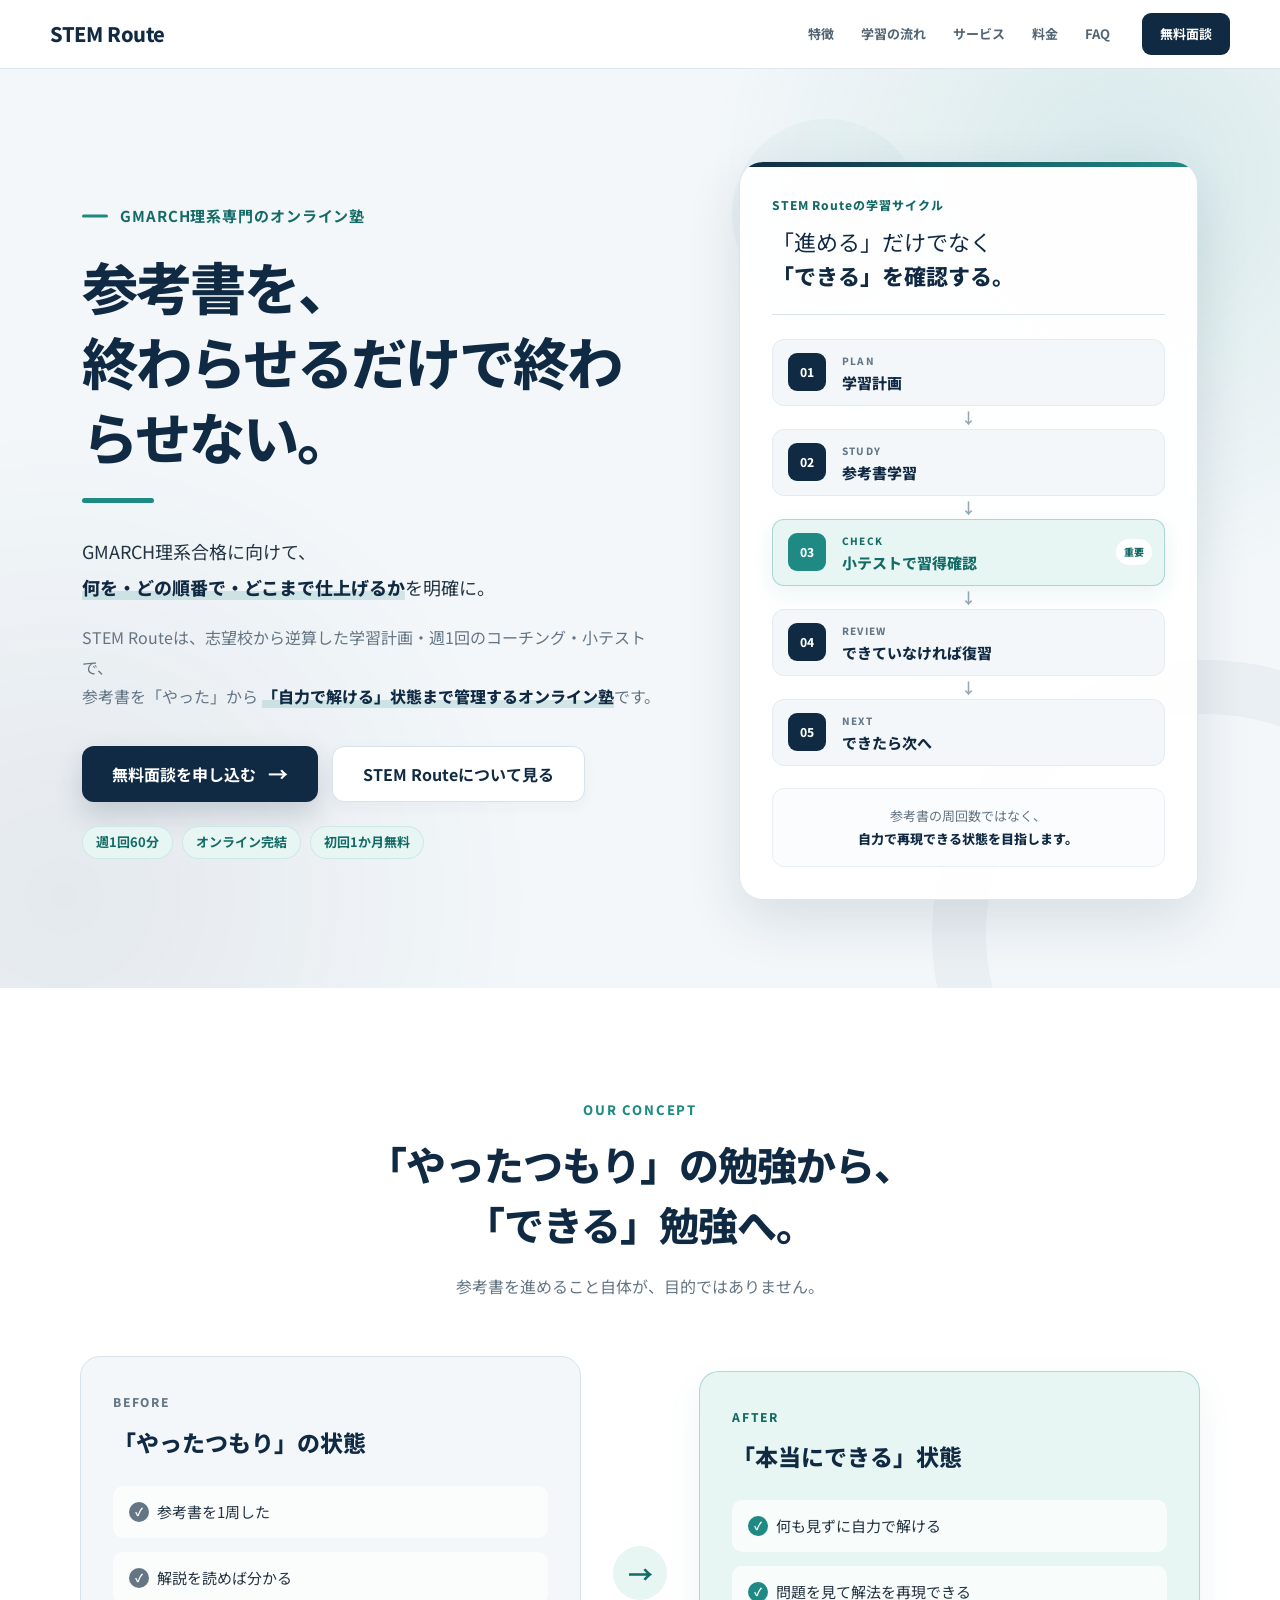
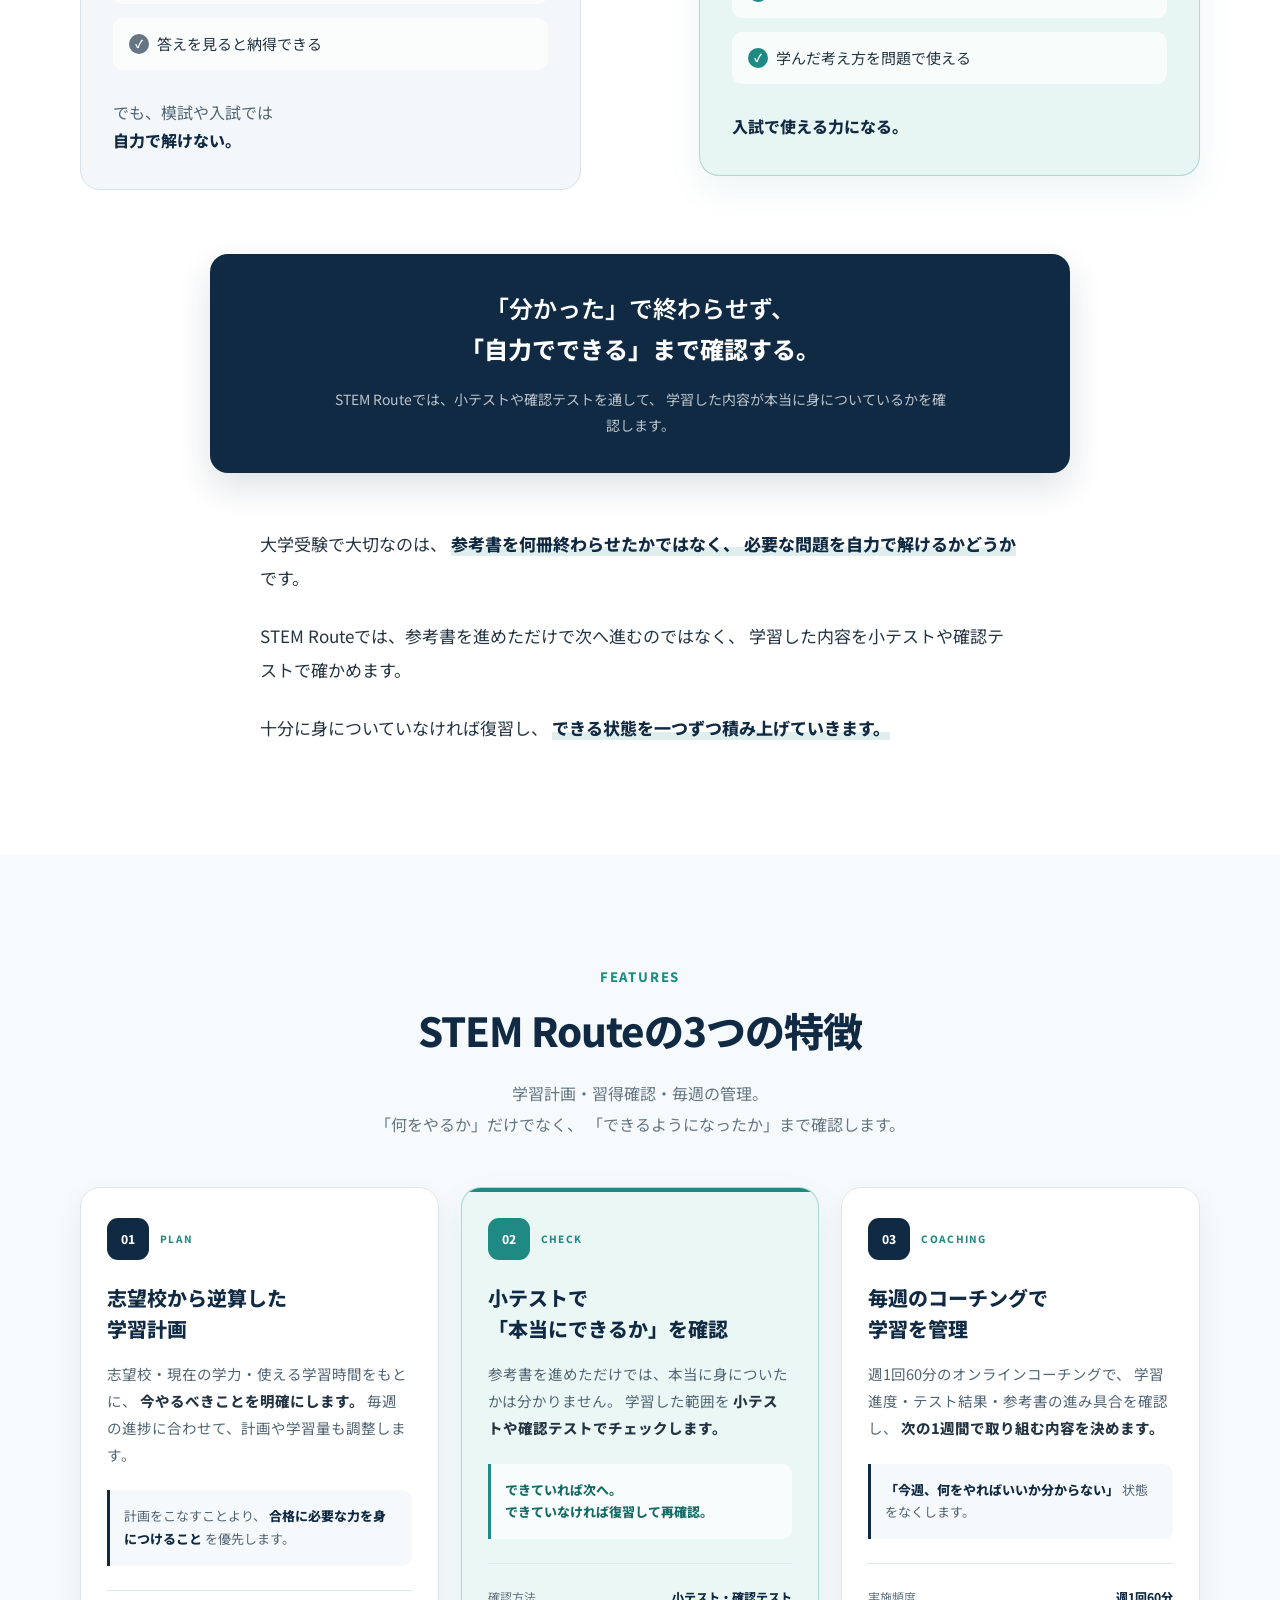
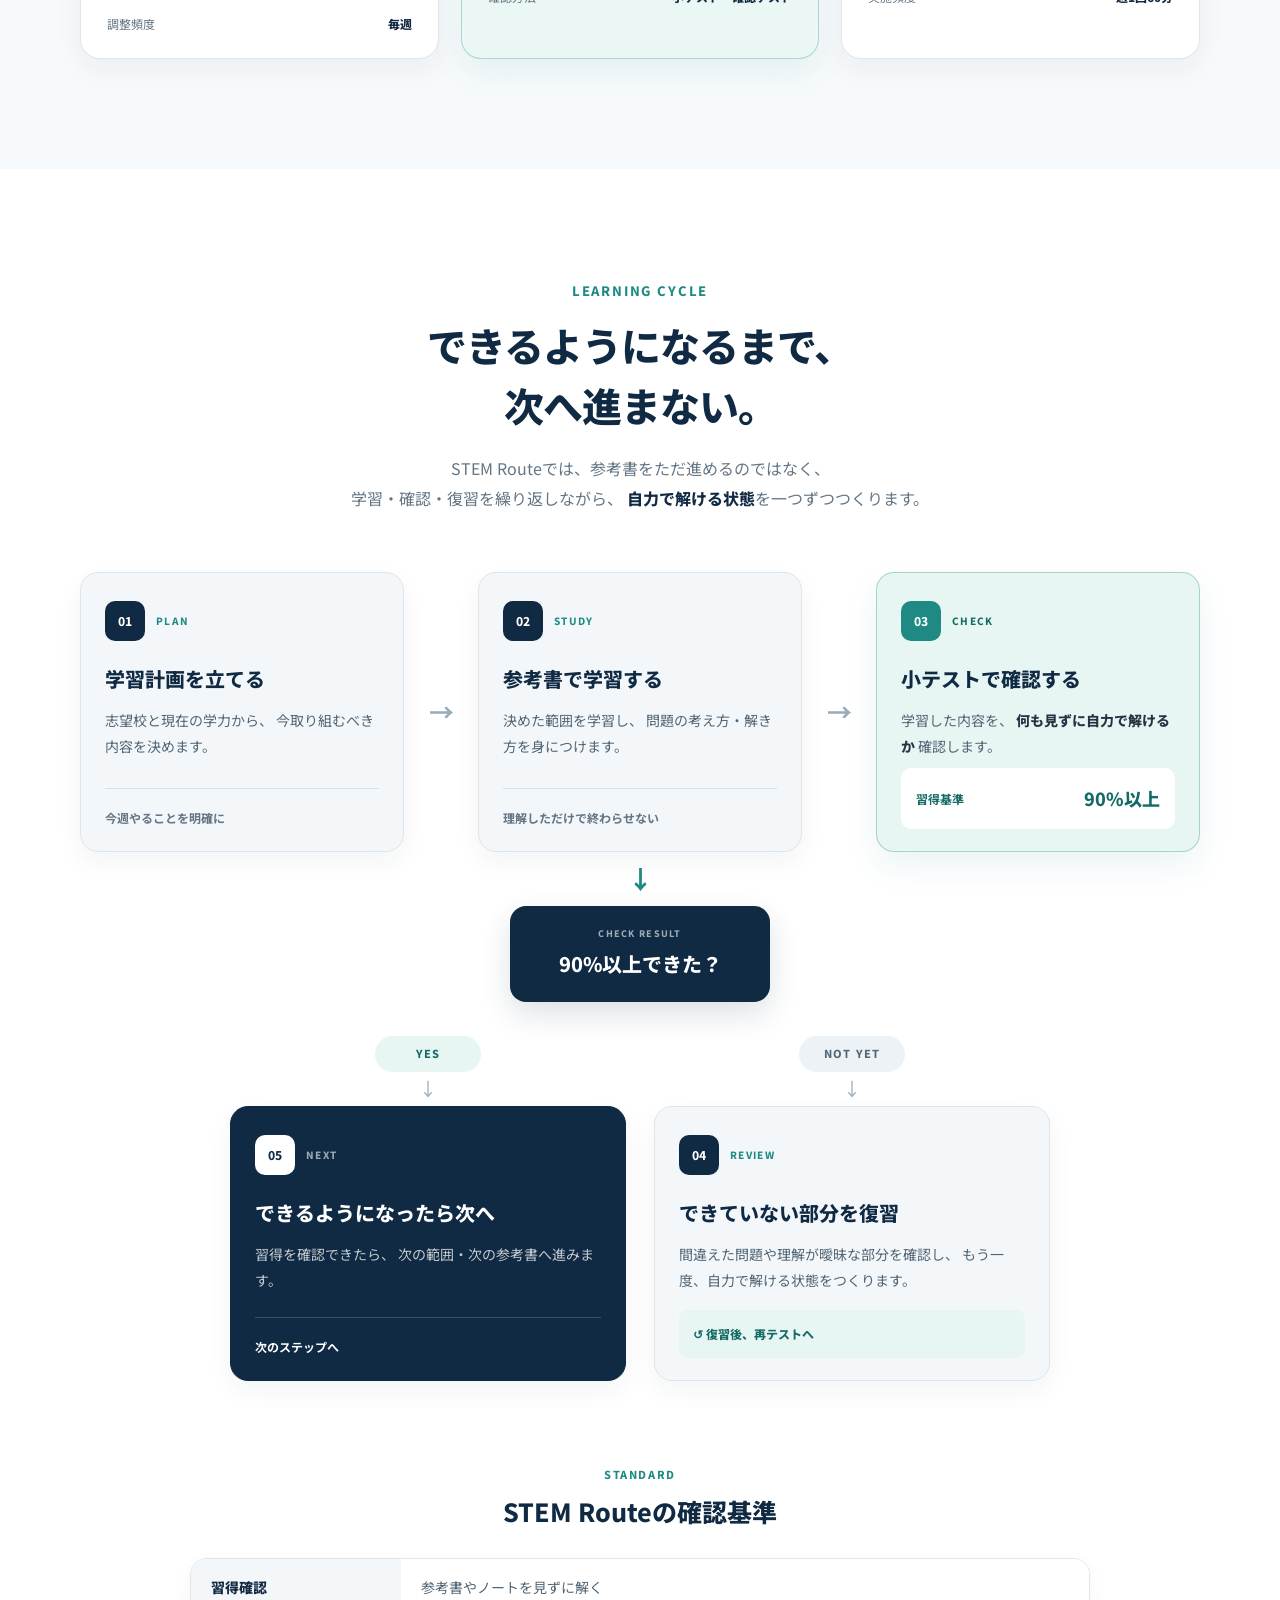
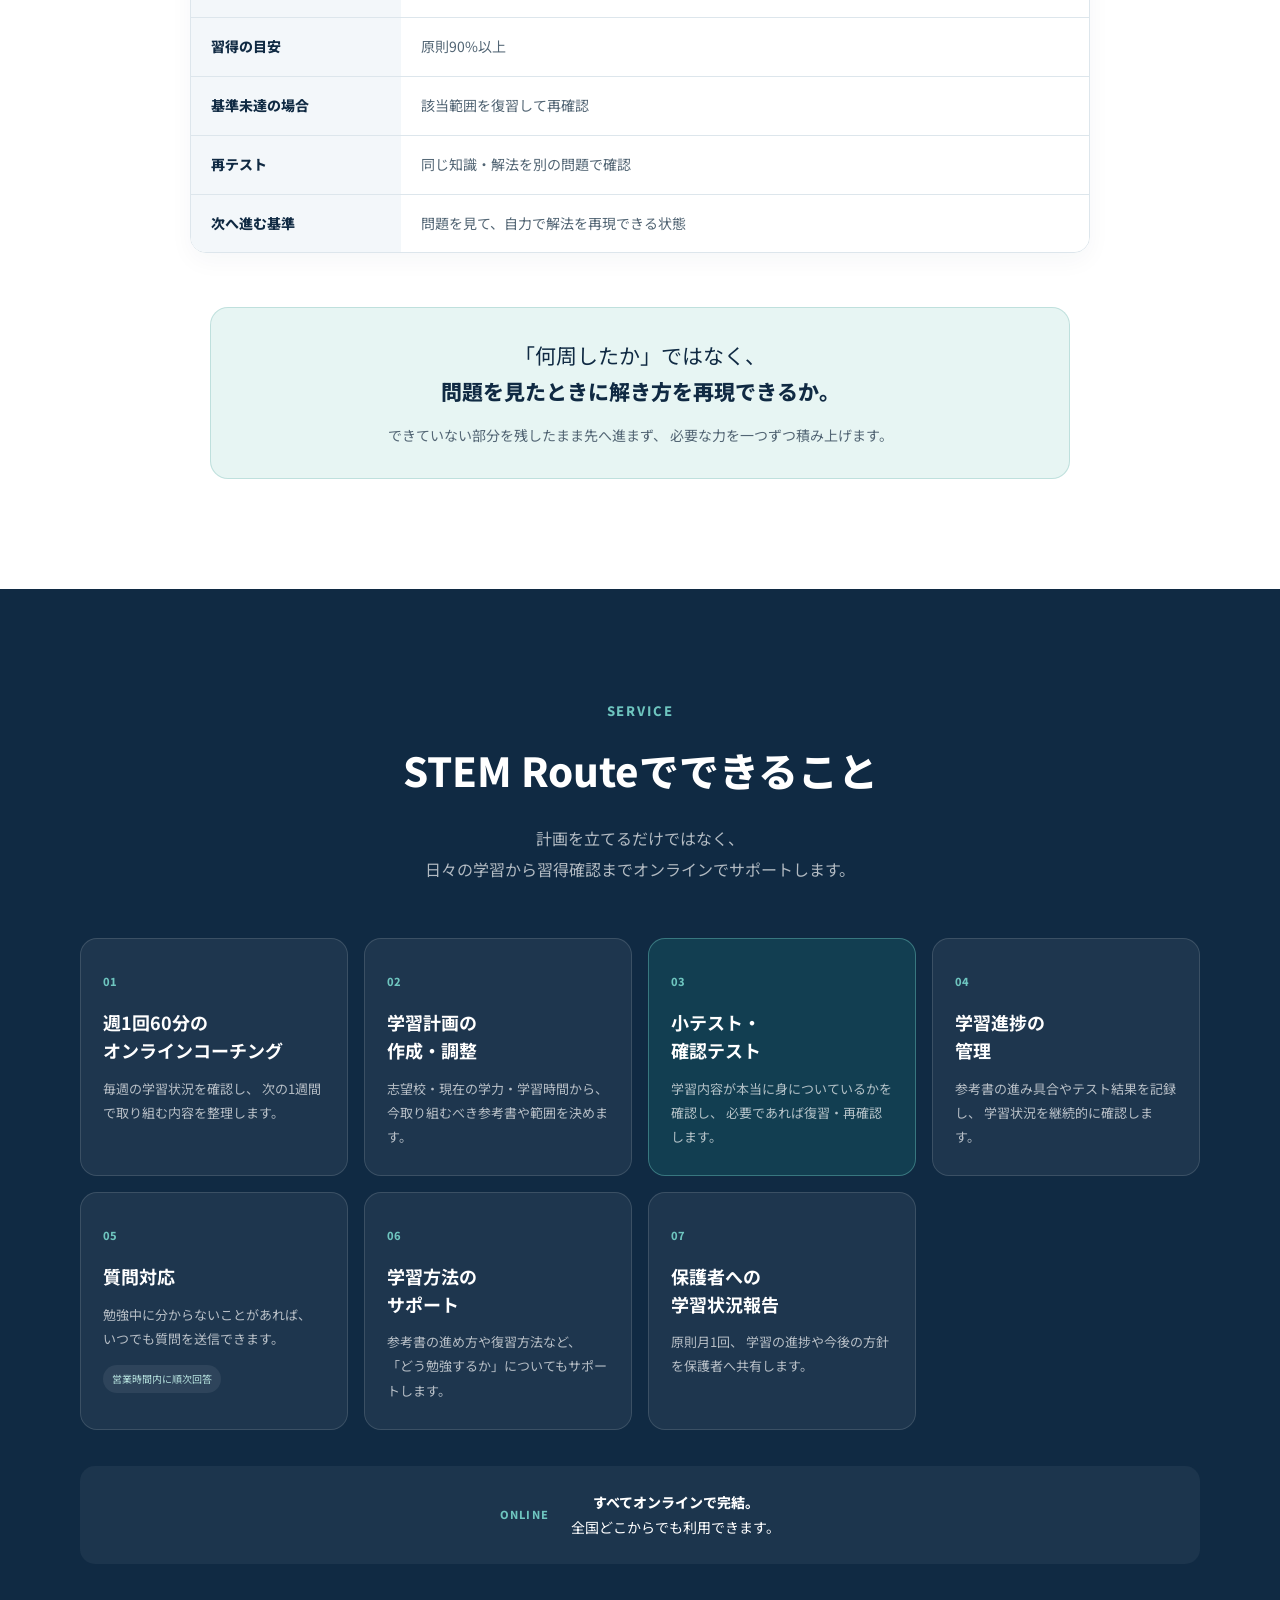
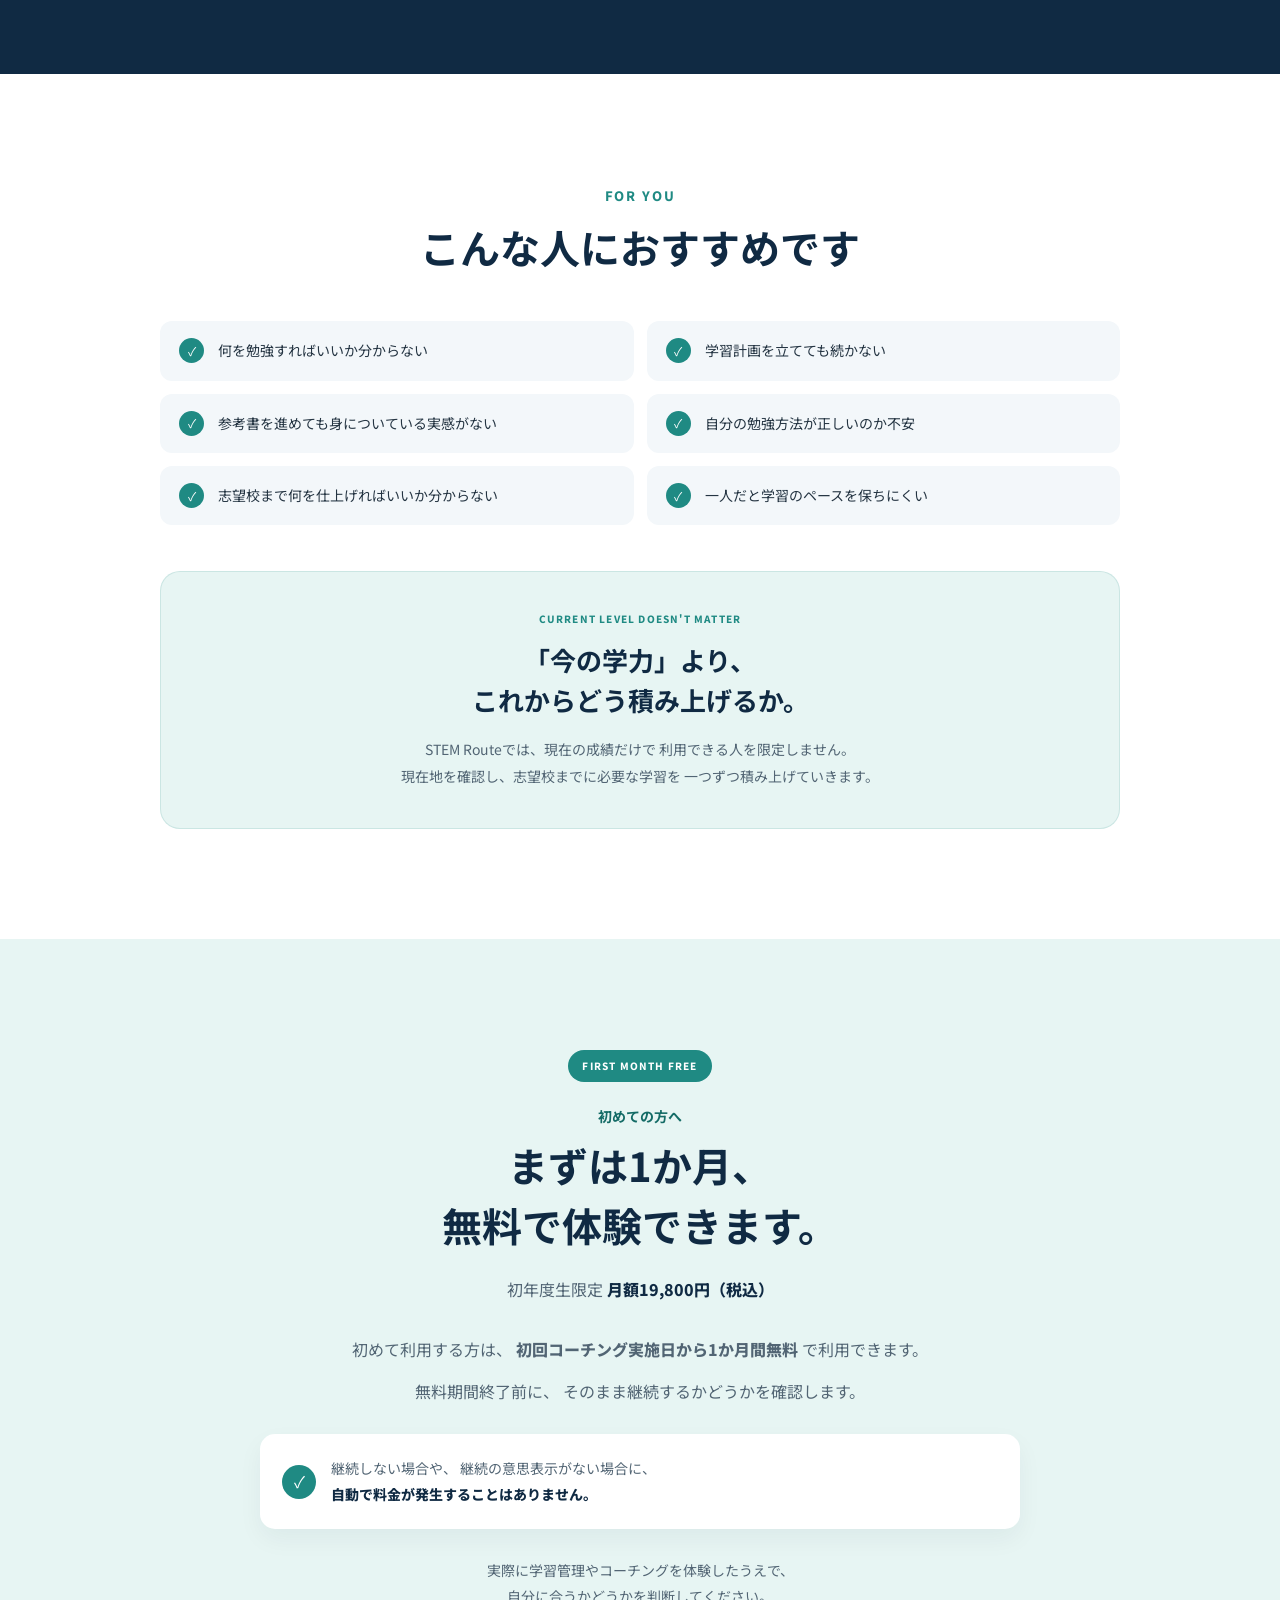
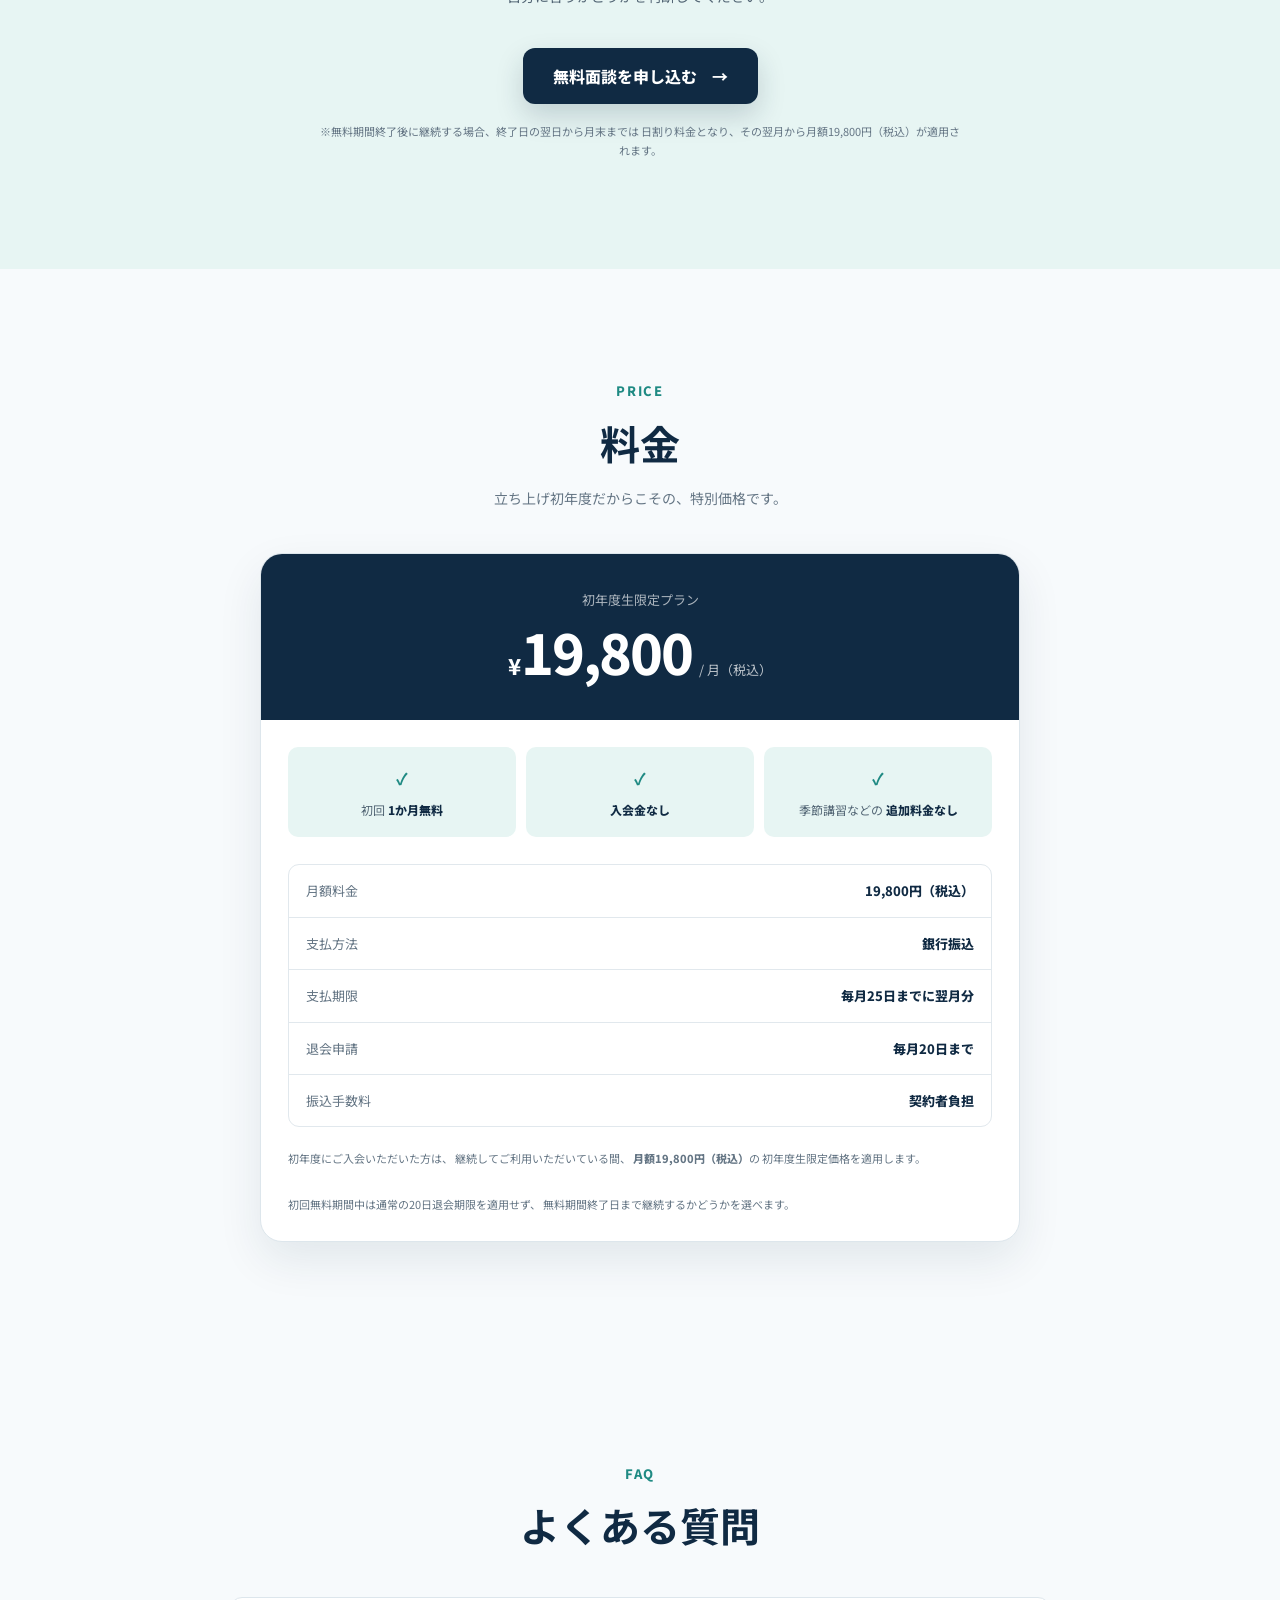
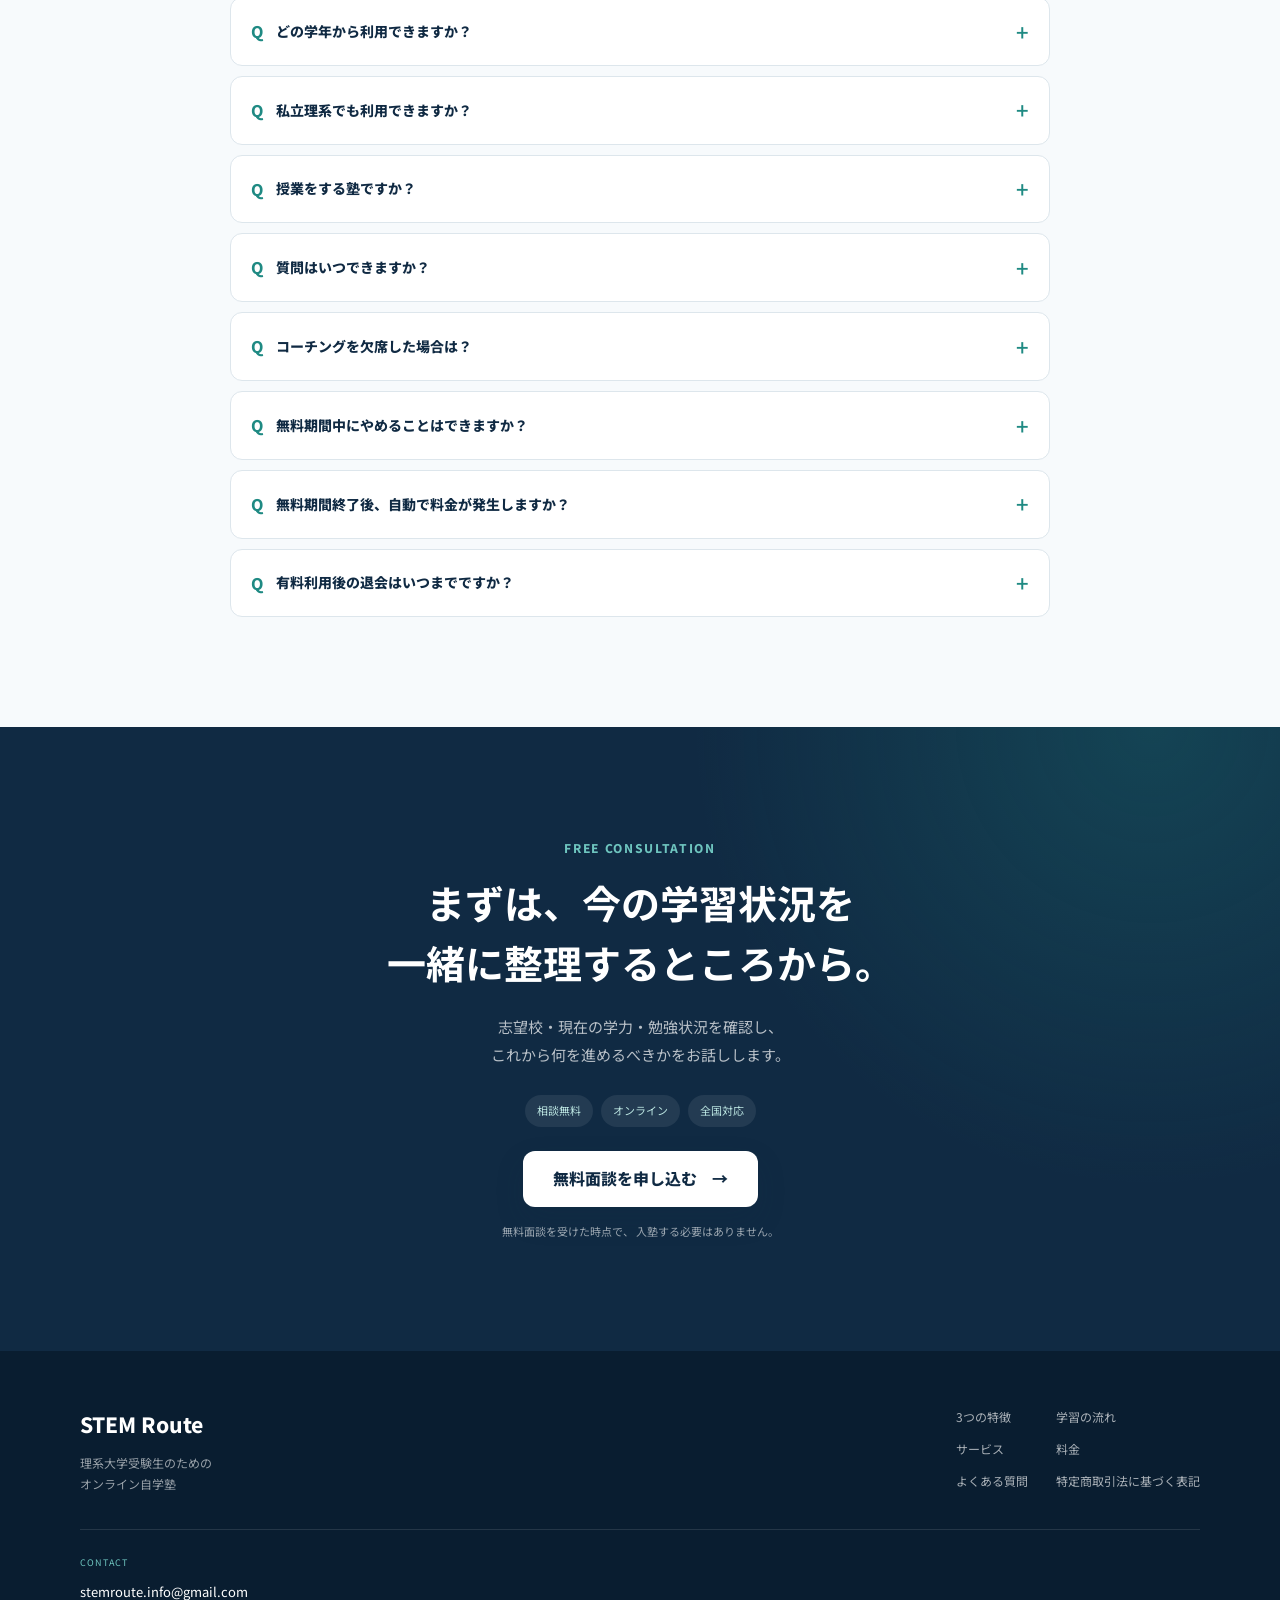
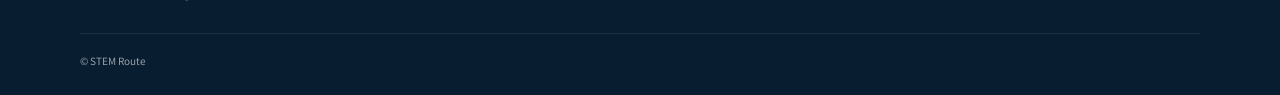
==== commit 765c4019: "Update index.html" ====
--- a/index.html
+++ b/index.html
@@ -15,6 +15,19 @@
 >
 
 <title>STEM Route｜GMARCH理系専門のオンライン塾</title>
+  
+  <meta name="application-name" content="STEM Route">
+<meta property="og:site_name" content="STEM Route">
+
+<script type="application/ld+json">
+{
+  "@context": "https://schema.org",
+  "@type": "WebSite",
+  "name": "STEM Route",
+  "alternateName": "STEM Route オンライン塾",
+  "url": "https://stem-route.vercel.app/"
+}
+</script>
 
   <!-- Google Font -->
   <link rel="preconnect" href="https://fonts.googleapis.com">
@@ -1408,367 +1421,281 @@
          FREE TRIAL
     ========================================= -->
 
-    <section class="trial-section" id="trial">
-
-      <div class="trial-container">
-
-
-        <div class="trial-badge">
-          FIRST MONTH FREE
-        </div>
-
-        <p class="trial-label">
-          初めての方へ
+   <!-- ========================================
+     FIRST MONTH FREE
+========================================= -->
+
+<section class="trial-section" id="trial">
+
+  <div class="trial-container">
+
+
+    <div class="trial-badge">
+      FIRST MONTH FREE
+    </div>
+
+    <p class="trial-label">
+      初めての方へ
+    </p>
+
+    <h2 class="trial-title">
+      まずは1か月、<br>
+      無料で体験できます。
+    </h2>
+
+    <p class="trial-price">
+      初年度生限定
+      <strong>
+        月額19,800円（税込）
+      </strong>
+    </p>
+
+
+    <div class="trial-content">
+
+      <p>
+        初めて利用する方は、
+
+        <strong>
+          初回コーチング実施日から1か月間無料
+        </strong>
+
+        で利用できます。
+      </p>
+
+      <p>
+        無料期間終了前に、
+        そのまま継続するかどうかを確認します。
+      </p>
+
+    </div>
+
+
+    <div class="trial-important">
+
+      <span class="trial-important-icon">
+        ✓
+      </span>
+
+      <p>
+        継続しない場合や、
+        継続の意思表示がない場合に、<br>
+
+        <strong>
+          自動で料金が発生することはありません。
+        </strong>
+      </p>
+
+    </div>
+
+
+    <p class="trial-message">
+      実際に学習管理やコーチングを体験したうえで、<br>
+      自分に合うかどうかを判断してください。
+    </p>
+
+
+    <a
+      href="https://form.run/@STEM-Route-i3jhC6a9CtEuoxsjMTqO"
+      class="trial-button"
+      target="_blank"
+      rel="noopener noreferrer"
+    >
+      無料面談を申し込む
+      <span>→</span>
+    </a>
+
+
+    <p class="trial-note">
+      ※無料期間終了後に継続する場合、終了日の翌日から月末までは
+      日割り料金となり、その翌月から月額19,800円（税込）が適用されます。
+    </p>
+
+  </div>
+
+</section>
+
+
+
+<!-- ========================================
+     PRICE
+========================================= -->
+
+<section class="price-section" id="price">
+
+  <div class="price-container">
+
+
+    <div class="price-heading">
+
+      <p class="price-label">
+        PRICE
+      </p>
+
+      <h2 class="price-title">
+        料金
+      </h2>
+
+      <p class="price-lead">
+        立ち上げ初年度だからこその、特別価格です。
+      </p>
+
+    </div>
+
+
+    <div class="price-card">
+
+
+      <div class="price-card-header">
+
+        <p>
+          初年度生限定プラン
         </p>
 
-        <h2 class="trial-title">
-          まずは1か月、<br>
-          無料で体験できます。
-        </h2>
-
-        <p class="trial-price">
-          通常
+        <div class="price-main">
+
+          <span class="price-yen">
+            ¥
+          </span>
+
           <strong>
-            月額39,800円（税込）
+            19,800
           </strong>
-        </p>
-
-
-        <div class="trial-content">
+
+          <span class="price-month">
+            / 月（税込）
+          </span>
+
+        </div>
+
+      </div>
+
+
+      <div class="price-benefits">
+
+
+        <div>
+          <span>✓</span>
 
           <p>
-            初めて利用する方は、
-
+            初回
+            <strong>1か月無料</strong>
+          </p>
+        </div>
+
+
+        <div>
+          <span>✓</span>
+
+          <p>
             <strong>
-              初回コーチング実施日から1か月間無料
+              入会金なし
             </strong>
-
-            で利用できます。
-          </p>
+          </p>
+        </div>
+
+
+        <div>
+          <span>✓</span>
 
           <p>
-            無料期間終了前に、
-            そのまま継続するかどうかを確認します。
-          </p>
-
-        </div>
-
-
-        <div class="trial-important">
-
-          <span class="trial-important-icon">
-            ✓
+            季節講習などの
+            <strong>
+              追加料金なし
+            </strong>
+          </p>
+        </div>
+
+      </div>
+
+
+      <div class="price-table">
+
+
+        <div class="price-row">
+
+          <span>
+            月額料金
           </span>
 
-          <p>
-            継続しない場合や、
-            継続の意思表示がない場合に、<br>
-
-            <strong>
-              自動で料金が発生することはありません。
-            </strong>
-          </p>
-
-        </div>
-
-
-        <p class="trial-message">
-          実際に学習管理やコーチングを体験したうえで、<br>
-          自分に合うかどうかを判断してください。
-        </p>
-
-
-        <a
-          href="https://form.run/@STEM-Route-i3jhC6a9CtEuoxsjMTqO"
-          class="trial-button"
-          target="_blank"
-          rel="noopener noreferrer"
-        >
-          無料面談を申し込む
-          <span>→</span>
-        </a>
-
-
-        <p class="trial-note">
-          ※無料期間終了後に継続する場合、終了日の翌日から月末までは
-          日割り料金となり、その翌月から通常の月額料金が適用されます。
-        </p>
+          <strong>
+            19,800円（税込）
+          </strong>
+
+        </div>
+
+
+        <div class="price-row">
+
+          <span>
+            支払方法
+          </span>
+
+          <strong>
+            銀行振込
+          </strong>
+
+        </div>
+
+
+        <div class="price-row">
+
+          <span>
+            支払期限
+          </span>
+
+          <strong>
+            毎月25日までに翌月分
+          </strong>
+
+        </div>
+
+
+        <div class="price-row">
+
+          <span>
+            退会申請
+          </span>
+
+          <strong>
+            毎月20日まで
+          </strong>
+
+        </div>
+
+
+        <div class="price-row">
+
+          <span>
+            振込手数料
+          </span>
+
+          <strong>
+            契約者負担
+          </strong>
+
+        </div>
 
       </div>
 
-    </section>
-
-
-
-    <!-- ========================================
-         PRICE
-    ========================================= -->
-
-    <section class="price-section" id="price">
-
-      <div class="price-container">
-
-
-        <div class="price-heading">
-
-          <p class="price-label">
-            PRICE
-          </p>
-
-          <h2 class="price-title">
-            料金
-          </h2>
-
-          <p class="price-lead">
-            必要なサービスを、分かりやすい月額料金で。
-          </p>
-
-        </div>
-
-
-        <div class="price-card">
-
-
-          <div class="price-card-header">
-
-            <p>
-              通常プラン
-            </p>
-
-            <div class="price-main">
-
-              <span class="price-yen">
-                ¥
-              </span>
-
-              <strong>
-                39,800
-              </strong>
-
-              <span class="price-month">
-                / 月（税込）
-              </span>
-
-            </div>
-
-          </div>
-
-
-          <div class="price-benefits">
-
-
-            <div>
-              <span>✓</span>
-
-              <p>
-                初回
-                <strong>1か月無料</strong>
-              </p>
-            </div>
-
-
-            <div>
-              <span>✓</span>
-
-              <p>
-                <strong>
-                  入会金なし
-                </strong>
-              </p>
-            </div>
-
-
-            <div>
-              <span>✓</span>
-
-              <p>
-                季節講習などの
-                <strong>
-                  追加料金なし
-                </strong>
-              </p>
-            </div>
-
-          </div>
-
-
-          <div class="price-table">
-
-
-            <div class="price-row">
-
-              <span>
-                支払方法
-              </span>
-
-              <strong>
-                銀行振込
-              </strong>
-
-            </div>
-
-
-            <div class="price-row">
-
-              <span>
-                支払期限
-              </span>
-
-              <strong>
-                毎月25日までに翌月分
-              </strong>
-
-            </div>
-
-
-            <div class="price-row">
-
-              <span>
-                退会申請
-              </span>
-
-              <strong>
-                毎月20日まで
-              </strong>
-
-            </div>
-
-
-            <div class="price-row">
-
-              <span>
-                振込手数料
-              </span>
-
-              <strong>
-                契約者負担
-              </strong>
-
-            </div>
-
-          </div>
-
-
-          <p class="price-small">
-            初回無料期間中は通常の20日退会期限を適用せず、
-            無料期間終了日まで継続するかどうかを選べます。
-          </p>
-
-        </div>
-
-      </div>
-
-    </section>
-
-
-
-    <!-- ========================================
-         MONITOR
-    ========================================= -->
-
-    <section class="monitor-section" id="monitor">
-
-      <div class="monitor-container">
-
-        <div class="monitor-card">
-
-
-          <div class="monitor-top">
-
-            <span class="monitor-badge">
-              LIMITED
-            </span>
-
-            <p>
-              STEM Route立ち上げモニター
-            </p>
-
-          </div>
-
-
-          <h2>
-            モニター生を<br class="monitor-sp">
-            最大8名程度募集します。
-          </h2>
-
-
-          <div class="monitor-price">
-
-
-            <div>
-
-              <span>
-                モニター期間
-              </span>
-
-              <strong>
-                2か月無料
-              </strong>
-
-            </div>
-
-
-            <div class="monitor-arrow">
-              →
-            </div>
-
-
-            <div>
-
-              <span>
-                継続希望の場合
-              </span>
-
-              <strong>
-                月額19,900円
-              </strong>
-
-              <small>
-                税込・初年度
-              </small>
-
-            </div>
-
-          </div>
-
-
-          <ul class="monitor-list">
-
-            <li>
-              モニター終了後に自動で有料契約へ移行することはありません。
-            </li>
-
-            <li>
-              継続する場合のみ、改めて意思確認を行います。
-            </li>
-
-            <li>
-              応募者多数の場合は選考を行う場合があります。
-            </li>
-
-          </ul>
-
-
-          <a
-            href="https://form.run/@STEM-Route-i3jhC6a9CtEuoxsjMTqO"
-            class="monitor-button"
-            target="_blank"
-            rel="noopener noreferrer"
-          >
-            無料面談から相談する
-            <span>→</span>
-          </a>
-
-
-          <p class="monitor-note">
-            ※募集状況・募集期間・条件は変更または終了する場合があります。
-          </p>
-
-        </div>
-
-      </div>
-
-    </section>
+
+      <p class="price-small">
+        初年度にご入会いただいた方は、
+        継続してご利用いただいている間、
+        <strong>月額19,800円（税込）</strong>の
+        初年度生限定価格を適用します。
+      </p>
+
+      <p class="price-small">
+        初回無料期間中は通常の20日退会期限を適用せず、
+        無料期間終了日まで継続するかどうかを選べます。
+      </p>
+
+    </div>
+
+  </div>
+
+</section>
 
 
 
